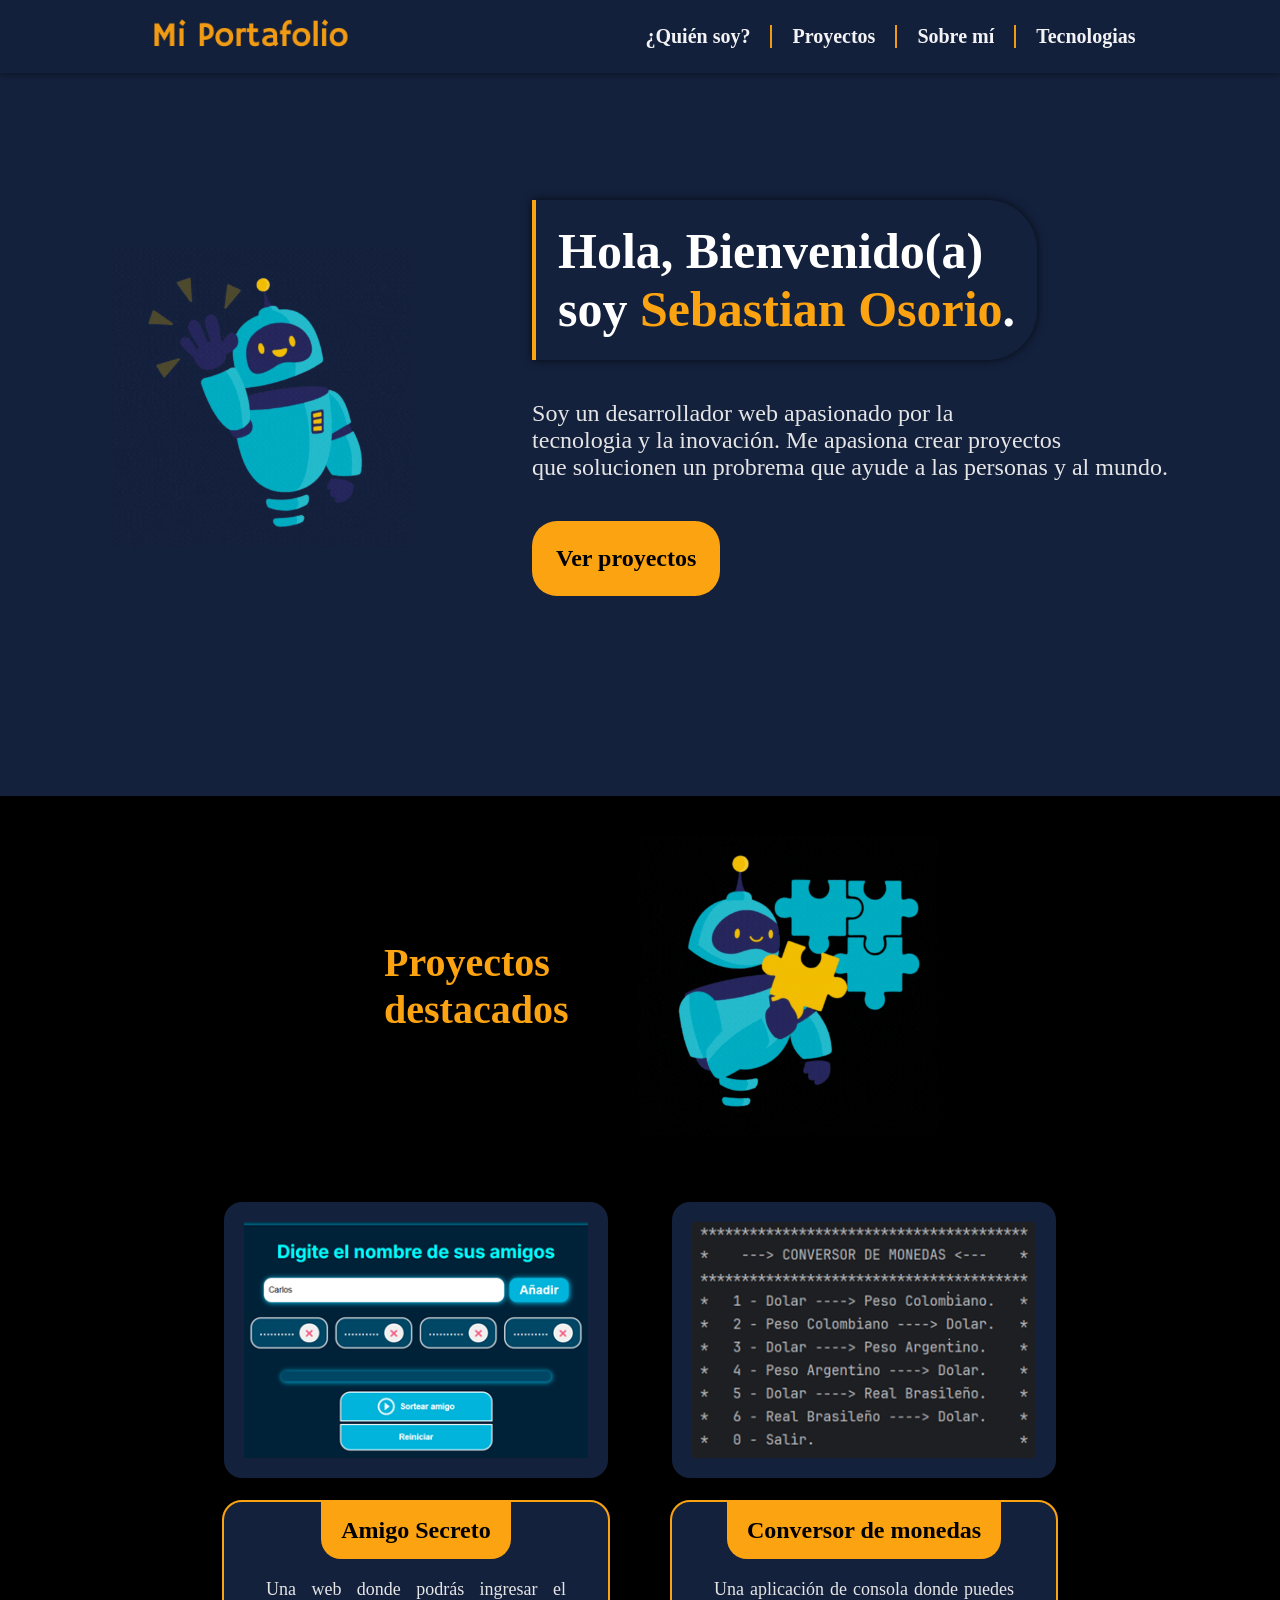
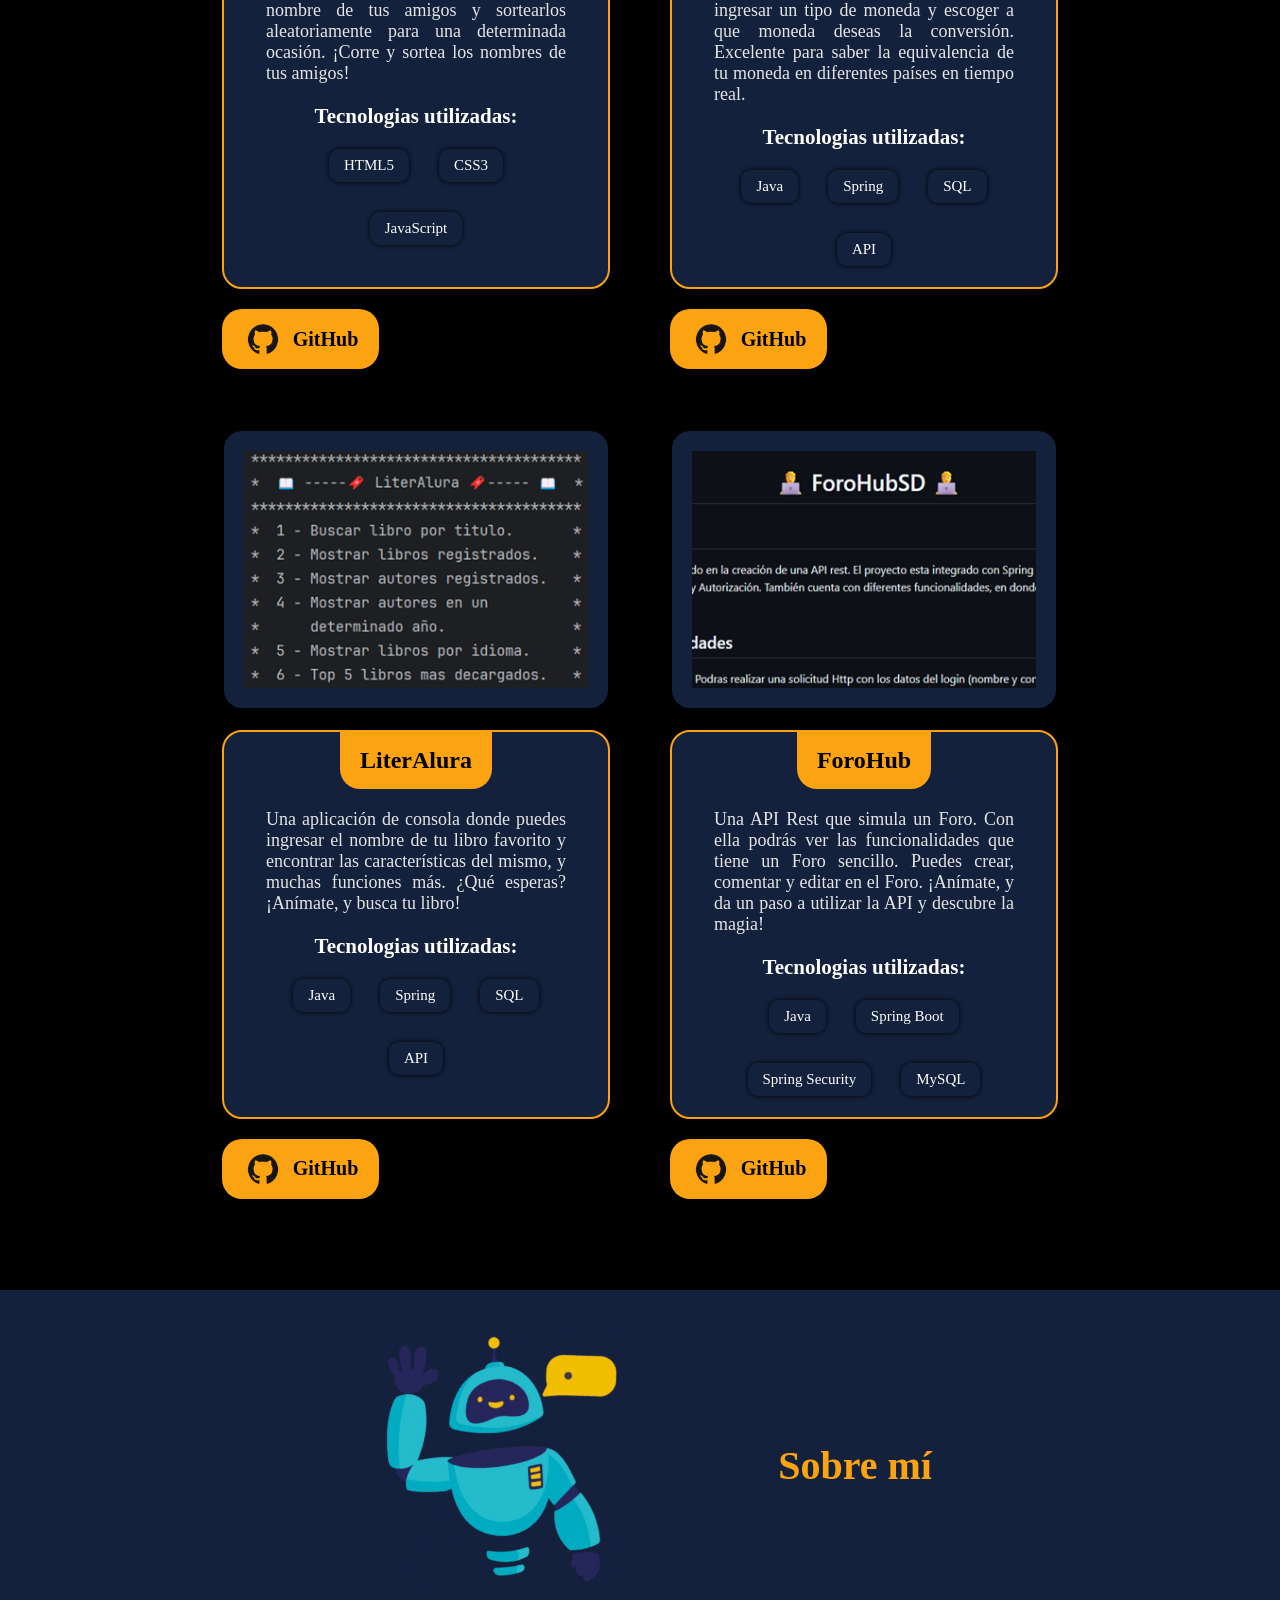
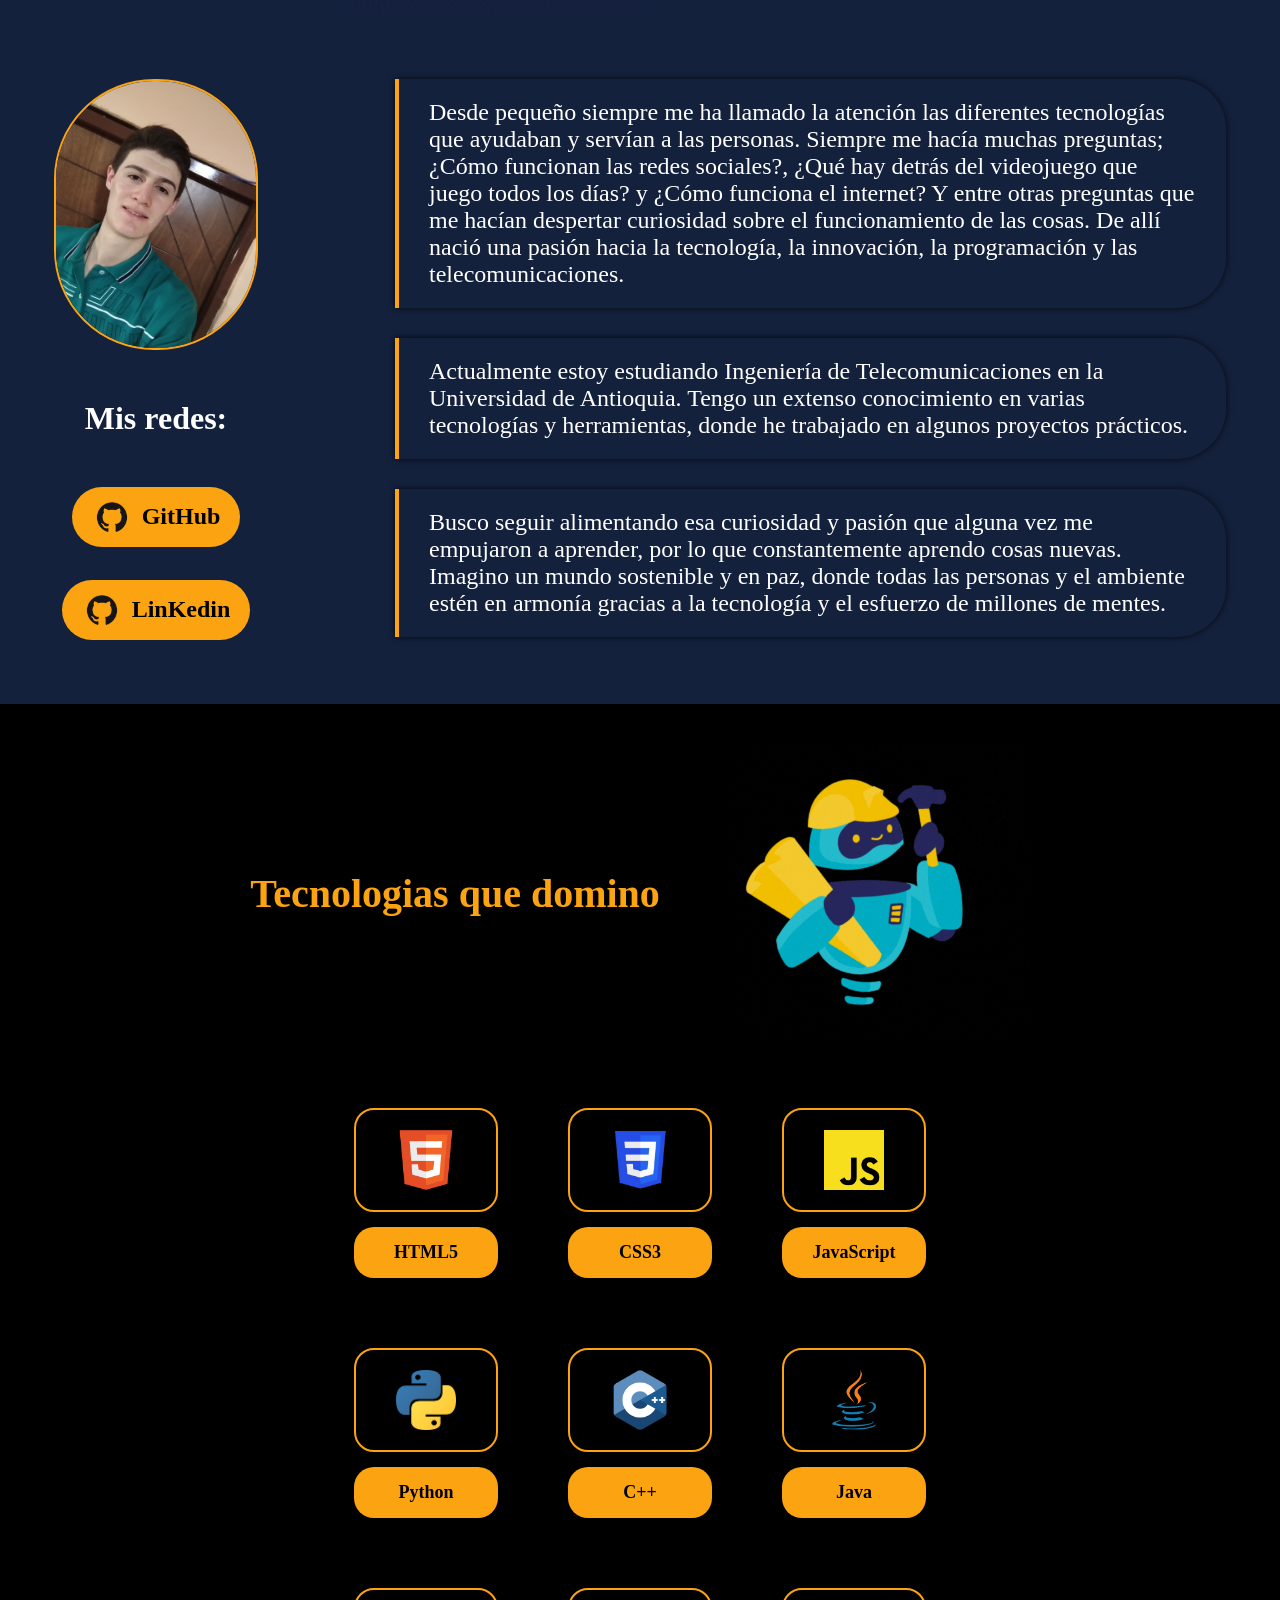
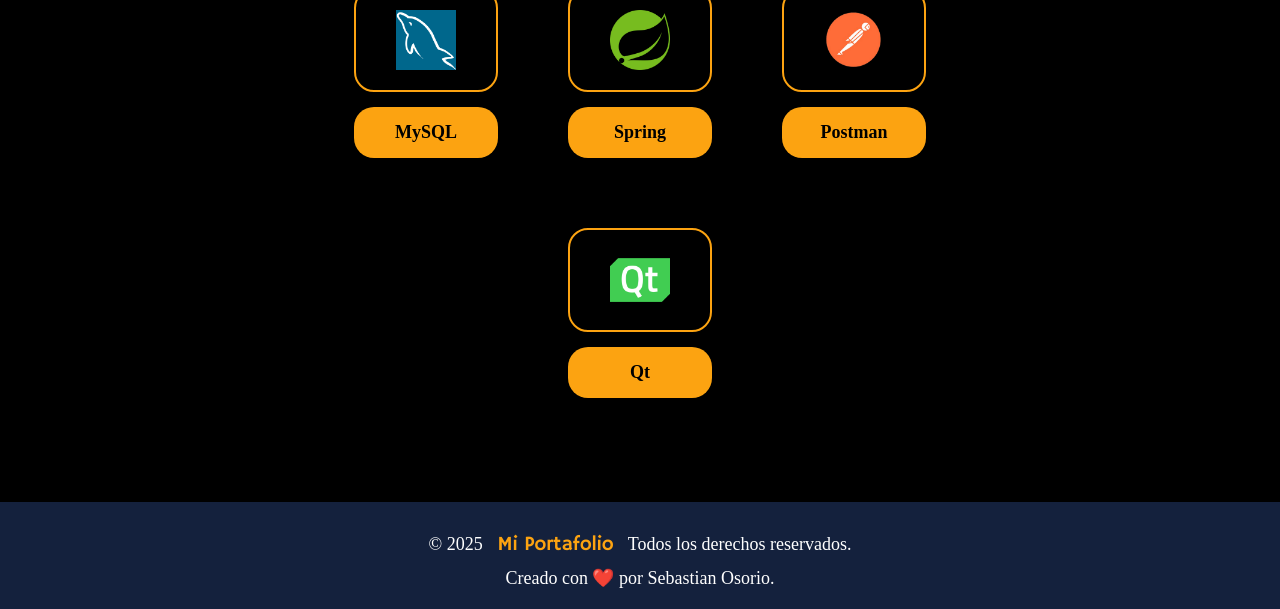
==== index.html @ 12305614 "Primer commit del proyecto" ====
<!DOCTYPE html>
<html lang="en">
    <head>
        <title>Portafolio - Sebastian</title>
        <link rel="stylesheet" href="./styles/style.css">
    </head>
    <body>
        <!--Encabezado. Menu de navegación-->
        <header class="headerPag">   
            <nav class="headerPag_nav">
                <img class="logo" src="./assets/logoMiPortafolio.png">
                <div class="headerPag_nav_div">
                    <a class="headerPag_nav_div_link" href="#">¿Quién soy?</a>
                    <a class="headerPag_nav_div_link" href="#">Proyectos</a>
                    <a class="headerPag_nav_div_link" href="#">Sobre mí</a>
                    <a class="headerPag_nav_div_link_dif" href="#">Tecnologias</a>
                </div>  
            </nav>
        </header>
        <main>
            <!--Presentacion incial con Bienvenida y una descripción breve-->
            <section class="bienvenidaDiv">
                <img class="robotPresentaGif" src="./assets/robotBienvenidaP.gif">
                <div class="bienvenidaDiv_pre">
                    <h1>Hola, Bienvenido(a)<br>soy <strong class="bienvenidaDiv_decoracionText">Sebastian Osorio</strong>.</h1>
                    <p class="bienvenidaDiv_text">Soy un desarrollador web apasionado por la<br>tecnologia y la inovación. 
                        Me apasiona crear proyectos<br>que solucionen un probrema que ayude a las personas y al mundo.</p>
                    <a href="#" class="botonProyectos">Ver proyectos</a>
                </div>
            </section>   
            
            <!--Se muestran todos los proyectos para el Portafolio-->
            <section class="proyectos">
                <div class="proyectos_titulo">
                    <h2 class="proyectos_titulo_texto">Proyectos destacados</h2>
                    <img class="robotPresentaGif" src="./assets/robotProyectos.gif">
                </div>
                
                <ul class="proyectos_lista">

                    <li class="proyectos_lista_principal">
                        <img class="proyectos_lista_principal_img" src="./assets/imagenAmigoSecreto.png">
                        <div class="proyectos_lista_principal_proyecto">
                            <h3 class="proyectos_lista_principal_proyecto_nombre">Amigo Secreto</h3>
                            <p class="proyectos_lista_principal_proyecto_descripcion">Una web donde podrás ingresar el nombre de tus amigos
                                 y sortearlos aleatoriamente para una determinada ocasión. ¡Corre y sortea los nombres de tus amigos!</p>                               
                            <h4>Tecnologias utilizadas:</h4>
                            <div class="proyectos_lista_principal_proyecto_tecnologias">
                                <p class="proyectos_lista_principal_proyecto_tecnologias_nombre">HTML5</p>
                                <p class="proyectos_lista_principal_proyecto_tecnologias_nombre">CSS3</p>
                                <p class="proyectos_lista_principal_proyecto_tecnologias_nombre">JavaScript</p>
                            </div>
                        </div>
                        <a class="proyectos_lista_principal_github"><img class="iconGitHub" src="./assets/logoGithub.png">GitHub</a>
                    </li>

                    <li class="proyectos_lista_principal">
                        <img class="proyectos_lista_principal_img" src="./assets/imagenConversorDeMonedas.png">
                        <div class="proyectos_lista_principal_proyecto">
                            <h3 class="proyectos_lista_principal_proyecto_nombre">Conversor de monedas</h3>
                            <p class="proyectos_lista_principal_proyecto_descripcion">Una aplicación de consola donde puedes ingresar un tipo de moneda
                                 y escoger a que moneda deseas la conversión. Excelente para saber la equivalencia de tu moneda en diferentes países en tiempo real.</p>                               
                            <h4>Tecnologias utilizadas:</h4>
                            <div class="proyectos_lista_principal_proyecto_tecnologias">
                                <p class="proyectos_lista_principal_proyecto_tecnologias_nombre">Java</p>
                                <p class="proyectos_lista_principal_proyecto_tecnologias_nombre">Spring</p>
                                <p class="proyectos_lista_principal_proyecto_tecnologias_nombre">SQL</p>
                                <p class="proyectos_lista_principal_proyecto_tecnologias_nombre">API</p>
                            </div>
                        </div>
                        <a class="proyectos_lista_principal_github"><img class="iconGitHub" src="./assets/logoGithub.png">GitHub</a>
                    </li>

                    <li class="proyectos_lista_principal">
                        <img class="proyectos_lista_principal_img" src="./assets/imagenLiterAlura.png">
                        <div class="proyectos_lista_principal_proyecto">
                            <h3 class="proyectos_lista_principal_proyecto_nombre">LiterAlura</h3>
                            <p class="proyectos_lista_principal_proyecto_descripcion">Una aplicación de consola donde puedes ingresar el nombre de tu libro favorito y 
                                encontrar las características del mismo, y muchas funciones más. ¿Qué esperas? ¡Anímate, y busca tu libro!</p>                               
                            <h4>Tecnologias utilizadas:</h4>
                            <div class="proyectos_lista_principal_proyecto_tecnologias">
                                <p class="proyectos_lista_principal_proyecto_tecnologias_nombre">Java</p>
                                <p class="proyectos_lista_principal_proyecto_tecnologias_nombre">Spring</p>
                                <p class="proyectos_lista_principal_proyecto_tecnologias_nombre">SQL</p>
                                <p class="proyectos_lista_principal_proyecto_tecnologias_nombre">API</p>
                            </div>
                        </div>
                        <a class="proyectos_lista_principal_github"><img class="iconGitHub" src="./assets/logoGithub.png">GitHub</a>
                    </li>

                    <li class="proyectos_lista_principal">
                        <img class="proyectos_lista_principal_img" src="./assets/imagenForoHub.png">
                        <div class="proyectos_lista_principal_proyecto">
                            <h3 class="proyectos_lista_principal_proyecto_nombre">ForoHub</h3>
                            <p class="proyectos_lista_principal_proyecto_descripcion">Una API Rest que simula un Foro. Con ella podrás ver las funcionalidades que tiene un Foro sencillo. 
                                Puedes crear, comentar y editar en el Foro. ¡Anímate, y da un paso a utilizar la API y descubre la magia! </p>                               
                            <h4>Tecnologias utilizadas:</h4>
                            <div class="proyectos_lista_principal_proyecto_tecnologias">
                                <p class="proyectos_lista_principal_proyecto_tecnologias_nombre">Java</p>
                                <p class="proyectos_lista_principal_proyecto_tecnologias_nombre">Spring Boot</p>
                                <p class="proyectos_lista_principal_proyecto_tecnologias_nombre">Spring Security</p>
                                <p class="proyectos_lista_principal_proyecto_tecnologias_nombre">MySQL</p>
                            </div>
                        </div>
                        <a class="proyectos_lista_principal_github"><img class="iconGitHub" src="./assets/logoGithub.png">GitHub</a>
                    </li>
                </ul>
            </section>
            
            <!--Una presentación un poco mas detallada-->
            <section class="sobreMi">

                <div class="sobreMi_titulo">
                    <img class="robotPresentaGif" src="./assets/robotSobreMi.gif">
                    <h2 class="sobreMi_titulo_texto">Sobre mí</h2>
                </div>

                <div class="sobreMi_presentacion">
                    <div class="sobreMi_presentacion_foto">
                        <img class="sobreMi_presentacion_foto_img" src="./assets/FotoPresentaciónSebastian.jpg">
                        <h3 class="sobreMi_presentacion_foto_texto">Mis redes:</h3>
                        <div class="sobreMi_presentacion_foto_redes">
                            <a class="sobreMi_presentacion_foto_redes_link" href="#"><img class="iconGitHub" src="./assets/logoGithub.png">GitHub</a>
                            <a class="sobreMi_presentacion_foto_redes_link" href="#"><img class="iconGitHub" src="./assets/logoGithub.png">LinKedin</a>
                        </div>
                    </div>
                    <div class="sobreMi_presentacion_descripcion">
                        <p class="sobreMi_presentacion_descripcion_texto">Desde pequeño siempre me ha llamado la atención las diferentes tecnologías que ayudaban
                             y servían a las personas. Siempre me hacía muchas preguntas; ¿Cómo funcionan las redes sociales?, ¿Qué hay detrás del 
                             videojuego que juego todos los días? y ¿Cómo funciona el internet? Y entre otras preguntas que me hacían despertar 
                             curiosidad sobre el funcionamiento de las cosas. De allí nació una pasión hacia la tecnología, la innovación, la programación 
                             y las telecomunicaciones.</p> 
                        <p class="sobreMi_presentacion_descripcion_texto">Actualmente estoy estudiando Ingeniería de Telecomunicaciones en la Universidad de Antioquia.
                             Tengo un extenso conocimiento en varias tecnologías y herramientas, donde he trabajado en algunos proyectos prácticos.</p>
                        <p class="sobreMi_presentacion_descripcion_texto">Busco seguir alimentando esa curiosidad y pasión que alguna vez me empujaron a aprender, 
                            por lo que constantemente aprendo cosas nuevas. Imagino un mundo sostenible y en paz, donde todas las personas y 
                            el ambiente estén en armonía gracias a la tecnología y el esfuerzo de millones de mentes.</p>     
                    </div>
                </div>
            </section>

            <section class="herramientas">
                <div class="herramientas_titulo">
                    <h2 class="herramientas_titulo_text">Tecnologias que domino</h2>
                    <img class="robotPresentaGif" src="./assets/robotTecnologiaaQueDomino.gif">
                </div>
                <ul class="herramientas_lista">
                    <li class="herramientas_lista_li">
                        <img class="herramientas_lista_li_img" src="./assets/logoHTML.png">
                        <p class="herramientas_lista_li_nombre">HTML5</p>
                    </li>

                    <li class="herramientas_lista_li">
                        <img class="herramientas_lista_li_img" src="./assets/logoCSS.png">
                        <p class="herramientas_lista_li_nombre">CSS3</p>
                    </li>

                    <li class="herramientas_lista_li">
                        <img class="herramientas_lista_li_img" src="./assets/logoJavaScript.png">
                        <p class="herramientas_lista_li_nombre">JavaScript</p>
                    </li>

                    <li class="herramientas_lista_li">
                        <img class="herramientas_lista_li_img" src="./assets/logoPython.png">
                        <p class="herramientas_lista_li_nombre">Python</p>
                    </li>

                    <li class="herramientas_lista_li">
                        <img class="herramientas_lista_li_img" src="./assets/logoC++.png">
                        <p class="herramientas_lista_li_nombre">C++</p>
                    </li>

                     <li class="herramientas_lista_li">
                        <img class="herramientas_lista_li_img" src="./assets/logoJava.png">
                        <p class="herramientas_lista_li_nombre">Java</p>
                    </li>

                     <li class="herramientas_lista_li">
                        <img class="herramientas_lista_li_img" src="./assets/logoMySQL.png">
                        <p class="herramientas_lista_li_nombre">MySQL</p>
                    </li>

                    <li class="herramientas_lista_li">
                        <img class="herramientas_lista_li_img" src="./assets/logoSpring.png">
                        <p class="herramientas_lista_li_nombre">Spring</p>
                    </li>

                    <li class="herramientas_lista_li">
                        <img class="herramientas_lista_li_img" src="./assets/logoPostman.png">
                        <p class="herramientas_lista_li_nombre">Postman</p>
                    </li>

                    <li class="herramientas_lista_li">
                        <img class="herramientas_lista_li_img" src="./assets/logoQT.png">
                        <p class="herramientas_lista_li_nombre">Qt</p>
                    </li>
                </ul>

            </section>
        </main>
        <footer>
            <div class="footerContainer">
                <p class="copyright">&#169 2025</p>
                <img class="logoFooter" src="./assets/logoMiPortafolio.png">
                <p class="copyright">Todos los derechos reservados.</p>
            </div>
           
            <p class="copyright">Creado con ❤️ por Sebastian Osorio.</p>

        </footer>

    </body>
</html>
---- styles/style.css ----
* {
    margin: 0;
    padding: 0;
}

body {
    background-color: #14213D;
}


/*ENCABEZADO*/
.headerPag_nav {
    display: flex;
    justify-content: space-around;
    padding: 15px 0;
    align-items: center;
    box-shadow: 0px 2px 6px 0px rgba(0, 0, 0, 0.4);
    position: fixed;
    width: 100%;
    top: 0;
    background-color: #14213D;
    opacity: 0.95;
}

.logo {
    width: 212px;
    height: 43px;
}

.headerPag_nav_div {
    display: flex;
    gap: 20px;
}

.headerPag_nav_div_link, .headerPag_nav_div_link_dif {
    text-decoration: none;
    color: white;
    font-weight: bold;
    font-size: 20px;
    padding: 0 20px 0 0;
    border-right: 2px solid #FCA311;
}

.headerPag_nav_div_link_dif {
    border: none;
    padding: 0;
}

.bienvenidaDiv {
    display: flex;
    align-items: center;
    justify-content: center;
    padding: 200px 0;
    gap: 120px;
}

.bienvenidaDiv_pre {
    display: flex;
    flex-direction: column;
    align-items: flex-start;
    gap: 40px
}

h1 {
    font-size: 50px;
    color: white;
    padding: 22px;
    border-left: 4px solid #FCA311;
    border-radius: 0 50px 50px 0;
    box-shadow: 0px 0px 10px 0px rgba(0, 0, 0, 0.7);
}

.bienvenidaDiv_decoracionText {
    color: #fca311 ;
}

.robotPresentaGif {
    width: 300px;
}

.bienvenidaDiv_text {
    font-size: 24px;
    color: #E5E5E5;
}

.botonProyectos {
    background-color: #FCA311;
    font-size: 24px;
    color: #000000;
    font-weight: bold;
    padding: 24px;
    border-radius: 25px;
    text-decoration: none;
    transition: 0.5s;
}

.botonProyectos:hover {
    font-size: 28px;
}

.proyectos {
    padding: 40px 0;
}

.proyectos_titulo {
    display: flex;
    align-items: center;
    gap: 70px;
    margin: 0 30%;
}

.proyectos_titulo_texto {
    color: #FCA311;
    font-size: 40px;
}

.proyectos {
    background-color: #000000;
}

/*Falta imagen proyecto*/

.proyectos_lista {
    display: flex;
    justify-content: center;
    flex-wrap: wrap;
    gap: 60px;
    margin: 5% 10% 4% 10%;
}

.proyectos_lista_principal {
    display: flex;
    flex-direction: column;
    gap: 20px;
    transition: 0.4s;
}

.proyectos_lista_principal:hover {
    padding: 15px 0;
    cursor: pointer;

    .proyectos_lista_principal_img {
        border: 2px solid #FCA311;
    }
}

.proyectos_lista_principal_img {
    border-radius: 20px;
    width: 344px;
    padding: 20px;
    background-color: #14213D;
    transition: 0.3s;
    border: 2px solid #000000;
}

.proyectos_lista_principal_proyecto {
    background-color: #14213D;
    padding: 0px 20px 20px 20px;
    display: flex;
    flex-direction: column;
    gap: 20px;
    align-items: center;
    border-radius: 20px;
    border: 2px solid #FCA311;
    height: 365px;
}

.proyectos_lista_principal_proyecto_nombre {
    font-size: 24px;
    color: #000000;
    font-weight: bold;
    background-color: #FCA311;
    padding: 15px 20px 15px 20px;
    border-radius: 0 0 20px 20px;
}

.proyectos_lista_principal_proyecto_descripcion {
    font-size: 18px;
    color: #E5E5E5;
    width: 300px;
    text-align: justify;
}

h4 {
    font-size: 21px;
    color: #FFFFFF;
}

.proyectos_lista_principal_proyecto_tecnologias {
    width: 250px;
    display: flex;
    flex-wrap: wrap;
    justify-content: center;
    gap: 30px;
}

.proyectos_lista_principal_proyecto_tecnologias_nombre {
    font-size: 15px;
    color: #FFFFFF;
    box-shadow: 0px 0px 5px 0px #000000;
    padding: 8px 15px;
    border-radius: 10px;
}


.iconGitHub {
    width: 40px;
}

.proyectos_lista_principal_github {
    color: #000000;
    font-weight: bold;
    font-size: 20px;
    background-color: #FCA311;
    display: flex;
    align-items: center;
    justify-content: center;
    gap: 10px;
    width: 147px;
    padding: 10px 5px;
    border-radius: 20px;
    transition: 0.5s;
}

.proyectos_lista_principal_github:hover {
    padding: 15px 10px;  
}









.sobreMi_titulo {
    display: flex;
    align-items: center;
    justify-content: center;
    gap: 130px;
    margin: 2% 0;
}

.sobreMi_titulo_texto {
    color: #FCA311;
    font-size: 40px;
}

.sobreMi_presentacion {
    display: flex;
    justify-content: center;
    gap: 137px;
    margin: 5% 0;
}

.sobreMi_presentacion_foto {
    display: flex;
    flex-direction: column;
    align-items: center;
    gap: 50px;
}

.sobreMi_presentacion_foto_img {
    width: 200px;
    border-radius: 100px;
    border: 2px solid #FCA311;
}

.sobreMi_presentacion_foto_texto {
    color: #FFFFFF;
    font-size: 32px;
}

.sobreMi_presentacion_foto_redes {
    display: flex;
    flex-direction: column;
    align-items: center;
    gap: 33px;
}

.sobreMi_presentacion_foto_redes_link {
    background-color: #FCA311;
    font-size: 24px;
    padding: 10px 20px;
    font-weight: bold;
    text-decoration: none;
    color: #000000;
    border-radius: 30px;
    transition: 0.3s;

    display: flex;
    align-items: center;
    gap: 10px;
}

.sobreMi_presentacion_foto_redes_link:hover {
    padding: 15px 25px;
}

.sobreMi_presentacion_descripcion {
    display: flex;
    flex-direction: column;
    gap: 30px;
}

.sobreMi_presentacion_descripcion_texto {
    color: #FFFFFF;
    font-size: 24px;
    padding: 20px 30px;
    box-shadow: 0px 0px 6px 0px rgba(0, 0, 0, 0.8);
    border-radius: 0px 50px 50px 0;
    border-left: 4px solid #FCA311;
    width: 767px;
}






.herramientas {
    background-color: #000000;
    padding: 40px 0;
}

.herramientas_titulo {
    display: flex;
    align-items: center;
    justify-content: center;
    gap: 70px;
}

.herramientas_titulo_text {
    color: #FCA311;
    font-size: 40px;
    font-weight: bold;
}

.herramientas_lista {
    display: flex;
    gap: 70px;
    justify-content: center;
    flex-wrap: wrap;
    margin: 5% 20%;
}

.herramientas_lista_li {
    display: flex;
    flex-direction: column;
    gap: 15px;
    transition: 0.4s;
}

.herramientas_lista_li:hover {
    padding: 10px 0 0 0;
    .herramientas_lista_li_img {
        box-shadow: 0px 0px 20px 0px #FCA311;
    }


}

.herramientas_lista_li_img {
    width: 60px;
    padding: 20px 40px;
    border: 2px solid #FCA311;
    border-radius: 20px;
    transition: 0.3s;
}

.herramientas_lista_li_nombre {
    background-color: #FCA311;
    font-size: 18px;
    font-weight: bold;
    text-align: center;
    padding: 15px 0;
    border-radius: 20px;
}








footer {
    padding: 30px 0 20px 0 ;
    display: flex;
    flex-direction: column;
    align-items: center;
    gap: 10px;
}

.footerContainer {
    display: flex;
    align-items: center;
    gap: 10px;
    margin: 0 auto;
}

.logoFooter {
    width: 125px;
    height: 25px;
}

.copyright{
    font-size: 18px;
    text-align: center;
    color: #FFFFFF;
}
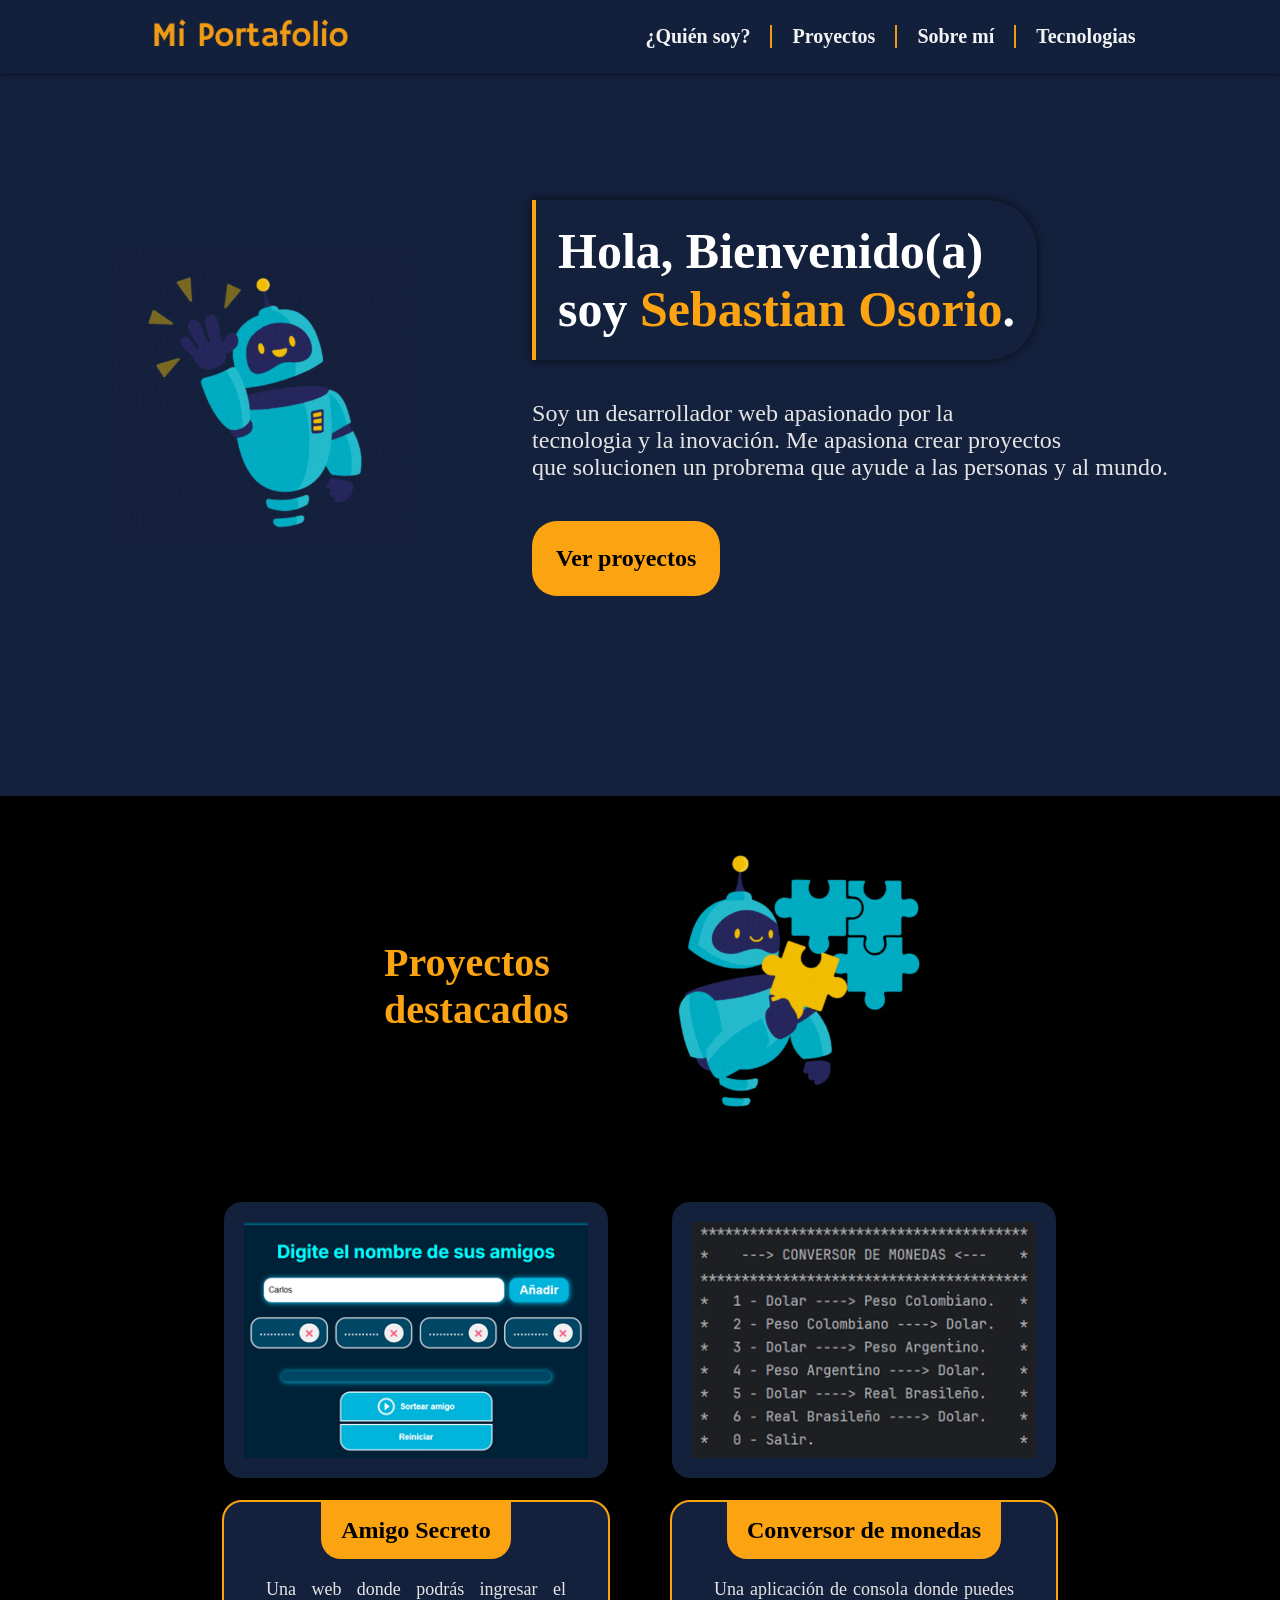
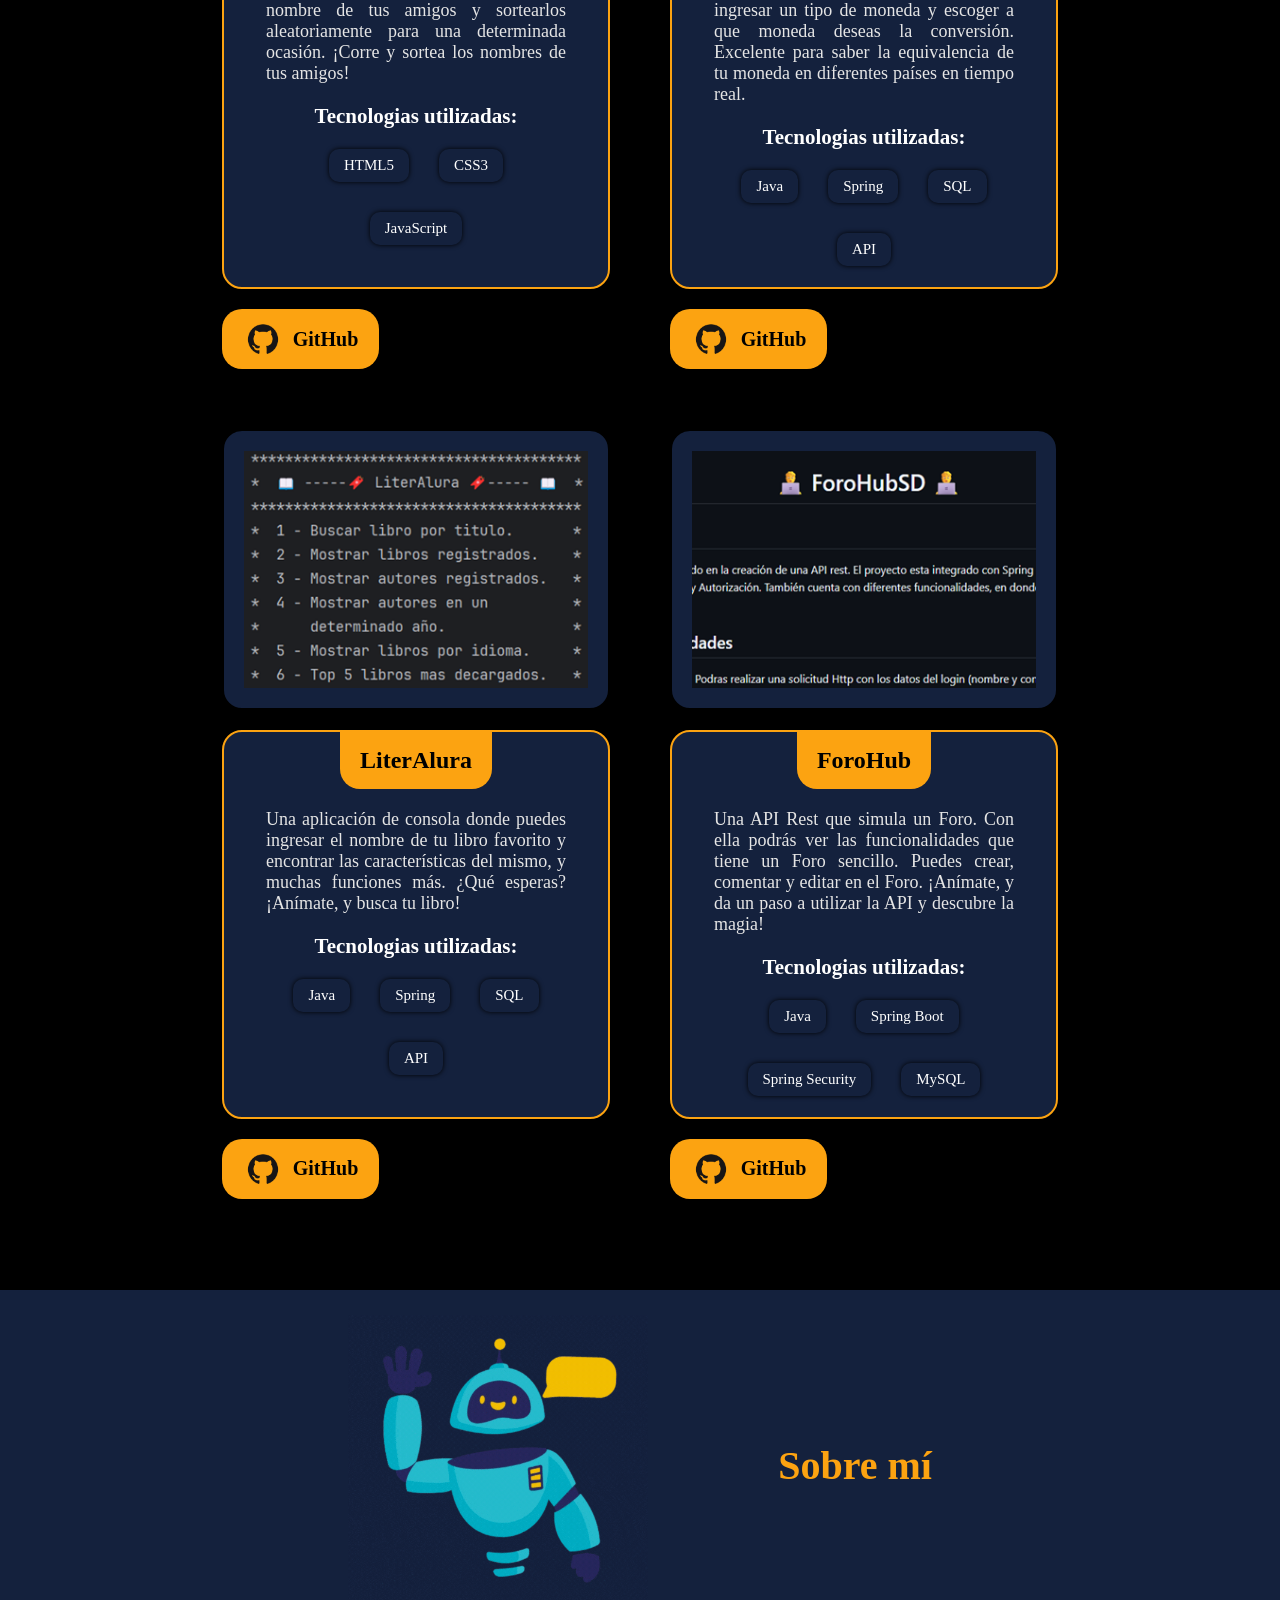
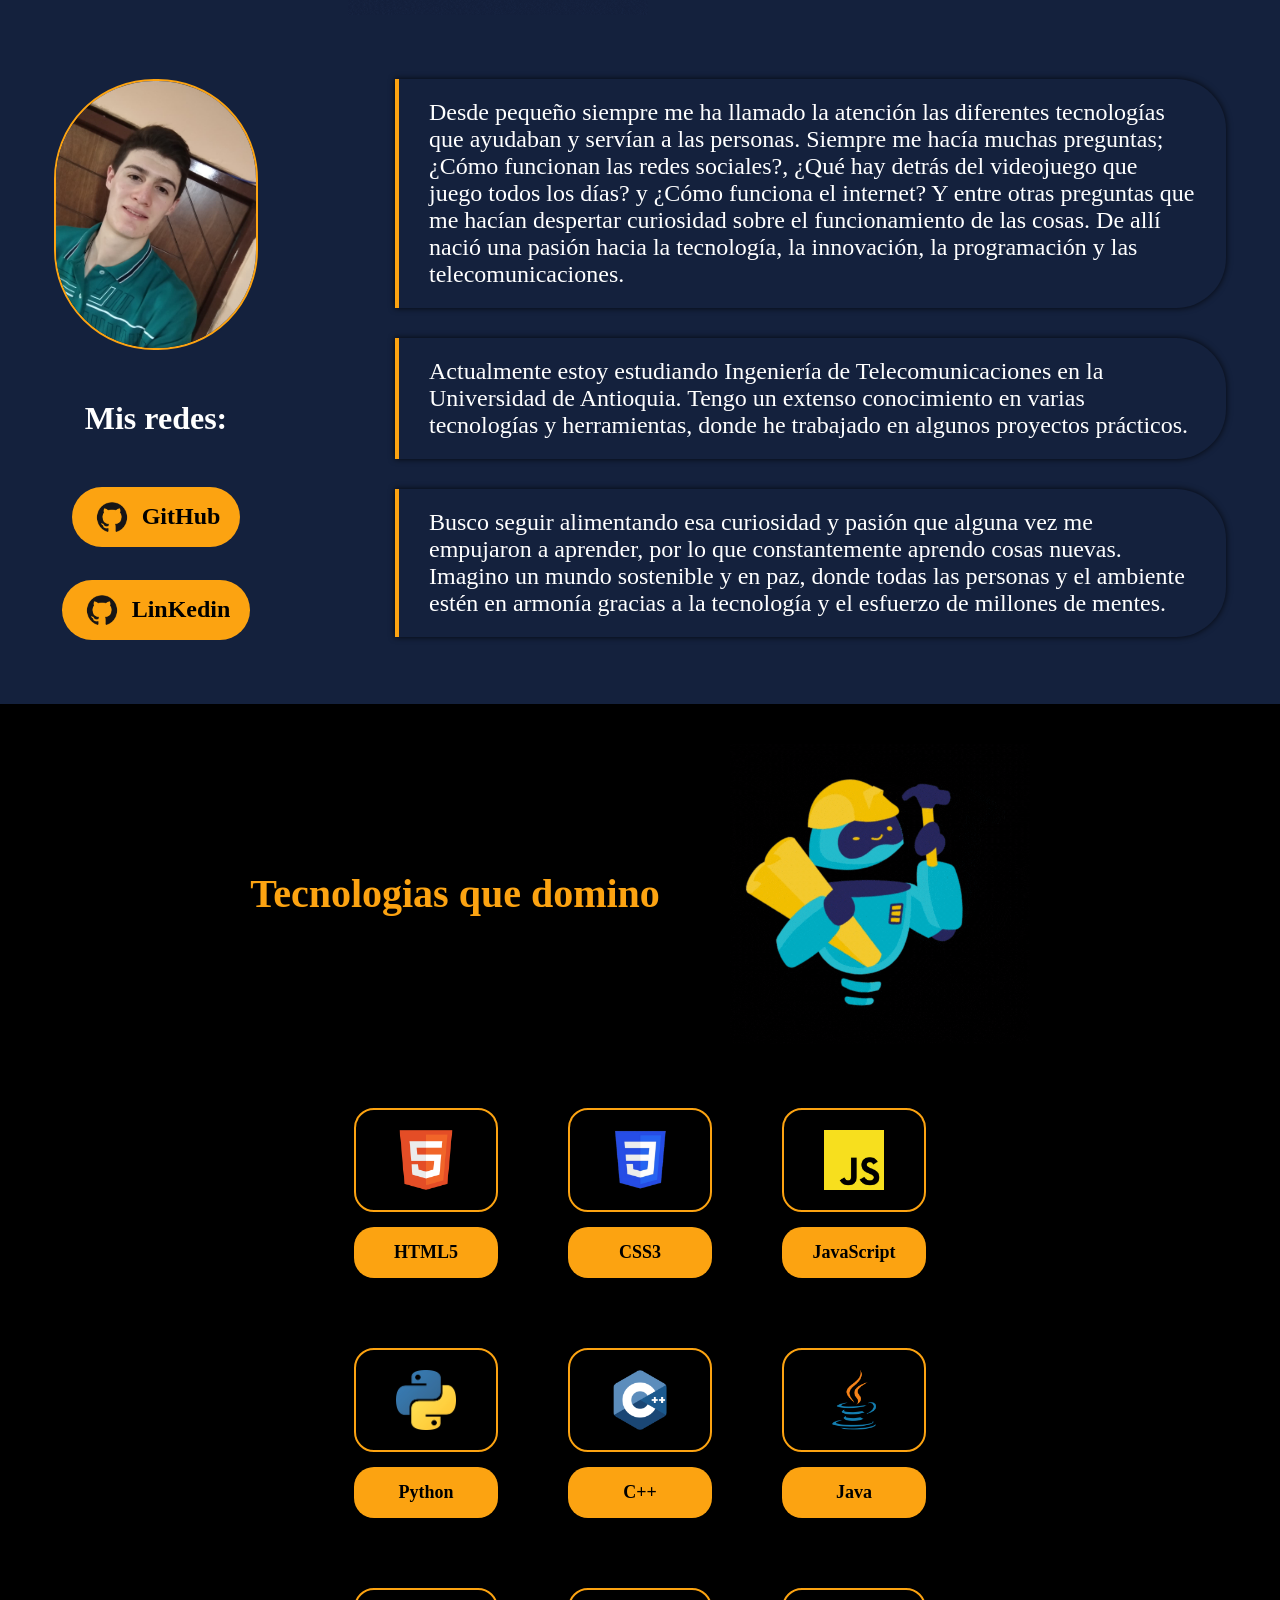
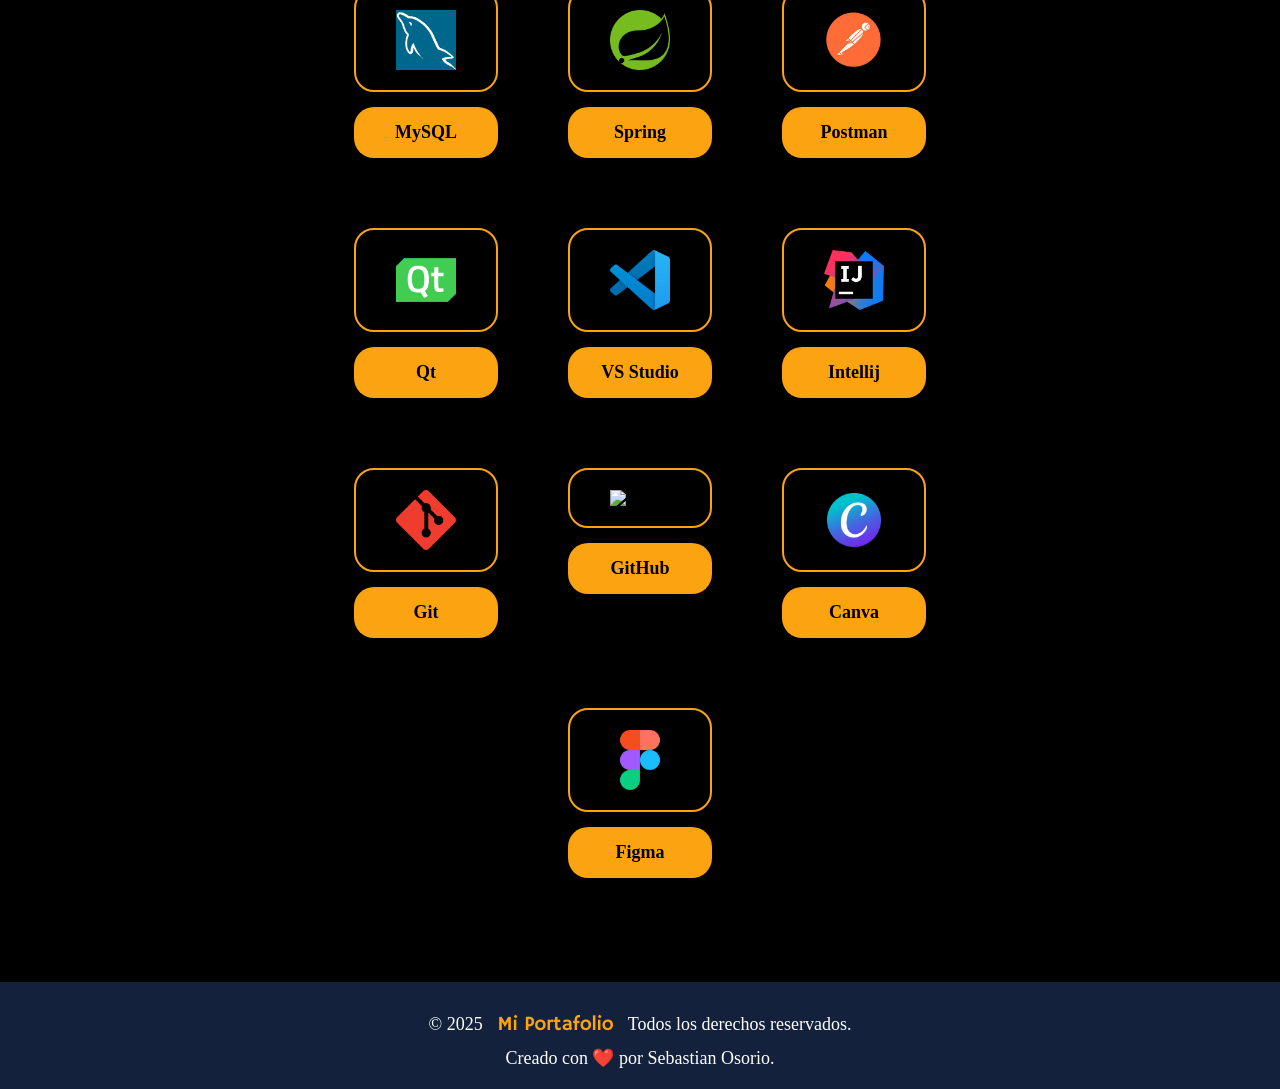
==== commit 1e37f759: "Se han añadido nuevas HERRAMIENTAS" ====
--- a/index.html
+++ b/index.html
@@ -10,27 +10,27 @@
             <nav class="headerPag_nav">
                 <img class="logo" src="./assets/logoMiPortafolio.png">
                 <div class="headerPag_nav_div">
-                    <a class="headerPag_nav_div_link" href="#">¿Quién soy?</a>
-                    <a class="headerPag_nav_div_link" href="#">Proyectos</a>
-                    <a class="headerPag_nav_div_link" href="#">Sobre mí</a>
-                    <a class="headerPag_nav_div_link_dif" href="#">Tecnologias</a>
+                    <a class="headerPag_nav_div_link" href="#quienSoyID">¿Quién soy?</a>
+                    <a class="headerPag_nav_div_link" href="#proyectosID">Proyectos</a>
+                    <a class="headerPag_nav_div_link" href="#sobreMiID">Sobre mí</a>
+                    <a class="headerPag_nav_div_link_dif" href="#tecnologiasID">Tecnologias</a>
                 </div>  
             </nav>
         </header>
         <main>
             <!--Presentacion incial con Bienvenida y una descripción breve-->
-            <section class="bienvenidaDiv">
+            <section id="quienSoyID" class="bienvenidaDiv">
                 <img class="robotPresentaGif" src="./assets/robotBienvenidaP.gif">
                 <div class="bienvenidaDiv_pre">
                     <h1>Hola, Bienvenido(a)<br>soy <strong class="bienvenidaDiv_decoracionText">Sebastian Osorio</strong>.</h1>
                     <p class="bienvenidaDiv_text">Soy un desarrollador web apasionado por la<br>tecnologia y la inovación. 
                         Me apasiona crear proyectos<br>que solucionen un probrema que ayude a las personas y al mundo.</p>
-                    <a href="#" class="botonProyectos">Ver proyectos</a>
+                    <a href="#proyectosID" class="botonProyectos">Ver proyectos</a>
                 </div>
             </section>   
             
             <!--Se muestran todos los proyectos para el Portafolio-->
-            <section class="proyectos">
+            <section id="proyectosID" class="proyectos">
                 <div class="proyectos_titulo">
                     <h2 class="proyectos_titulo_texto">Proyectos destacados</h2>
                     <img class="robotPresentaGif" src="./assets/robotProyectos.gif">
@@ -108,7 +108,7 @@
             </section>
             
             <!--Una presentación un poco mas detallada-->
-            <section class="sobreMi">
+            <section id="sobreMiID" class="sobreMi">
 
                 <div class="sobreMi_titulo">
                     <img class="robotPresentaGif" src="./assets/robotSobreMi.gif">
@@ -139,7 +139,7 @@
                 </div>
             </section>
 
-            <section class="herramientas">
+            <section id="tecnologiasID" class="herramientas">
                 <div class="herramientas_titulo">
                     <h2 class="herramientas_titulo_text">Tecnologias que domino</h2>
                     <img class="robotPresentaGif" src="./assets/robotTecnologiaaQueDomino.gif">
@@ -149,50 +149,65 @@
                         <img class="herramientas_lista_li_img" src="./assets/logoHTML.png">
                         <p class="herramientas_lista_li_nombre">HTML5</p>
                     </li>
-
                     <li class="herramientas_lista_li">
                         <img class="herramientas_lista_li_img" src="./assets/logoCSS.png">
                         <p class="herramientas_lista_li_nombre">CSS3</p>
                     </li>
-
                     <li class="herramientas_lista_li">
                         <img class="herramientas_lista_li_img" src="./assets/logoJavaScript.png">
                         <p class="herramientas_lista_li_nombre">JavaScript</p>
                     </li>
-
                     <li class="herramientas_lista_li">
                         <img class="herramientas_lista_li_img" src="./assets/logoPython.png">
                         <p class="herramientas_lista_li_nombre">Python</p>
                     </li>
-
                     <li class="herramientas_lista_li">
                         <img class="herramientas_lista_li_img" src="./assets/logoC++.png">
                         <p class="herramientas_lista_li_nombre">C++</p>
                     </li>
-
                      <li class="herramientas_lista_li">
                         <img class="herramientas_lista_li_img" src="./assets/logoJava.png">
                         <p class="herramientas_lista_li_nombre">Java</p>
                     </li>
-
                      <li class="herramientas_lista_li">
                         <img class="herramientas_lista_li_img" src="./assets/logoMySQL.png">
                         <p class="herramientas_lista_li_nombre">MySQL</p>
                     </li>
-
                     <li class="herramientas_lista_li">
                         <img class="herramientas_lista_li_img" src="./assets/logoSpring.png">
                         <p class="herramientas_lista_li_nombre">Spring</p>
                     </li>
-
                     <li class="herramientas_lista_li">
                         <img class="herramientas_lista_li_img" src="./assets/logoPostman.png">
                         <p class="herramientas_lista_li_nombre">Postman</p>
                     </li>
-
                     <li class="herramientas_lista_li">
                         <img class="herramientas_lista_li_img" src="./assets/logoQT.png">
                         <p class="herramientas_lista_li_nombre">Qt</p>
+                    </li>
+                    <li class="herramientas_lista_li">
+                        <img class="herramientas_lista_li_img" src="./assets/logoVSCode.png">
+                        <p class="herramientas_lista_li_nombre">VS Studio</p>
+                    </li>
+                    <li class="herramientas_lista_li">
+                        <img class="herramientas_lista_li_img" src="./assets/logoIntellij.png">
+                        <p class="herramientas_lista_li_nombre">Intellij</p>
+                    </li>
+                    <li class="herramientas_lista_li">
+                        <img class="herramientas_lista_li_img" src="./assets/logoGit.png">
+                        <p class="herramientas_lista_li_nombre">Git</p>
+                    </li>
+                    <li class="herramientas_lista_li">
+                        <img class="herramientas_lista_li_img" src="./assets/logoGithubH.png">
+                        <p class="herramientas_lista_li_nombre">GitHub</p>
+                    </li>
+                    <li class="herramientas_lista_li">
+                        <img class="herramientas_lista_li_img" src="./assets/logoCanva.png">
+                        <p class="herramientas_lista_li_nombre">Canva</p>
+                    </li>
+                    <li class="herramientas_lista_li">
+                        <img class="herramientas_lista_li_img" src="./assets/logoFigma.png">
+                        <p class="herramientas_lista_li_nombre">Figma</p>
                     </li>
                 </ul>
 
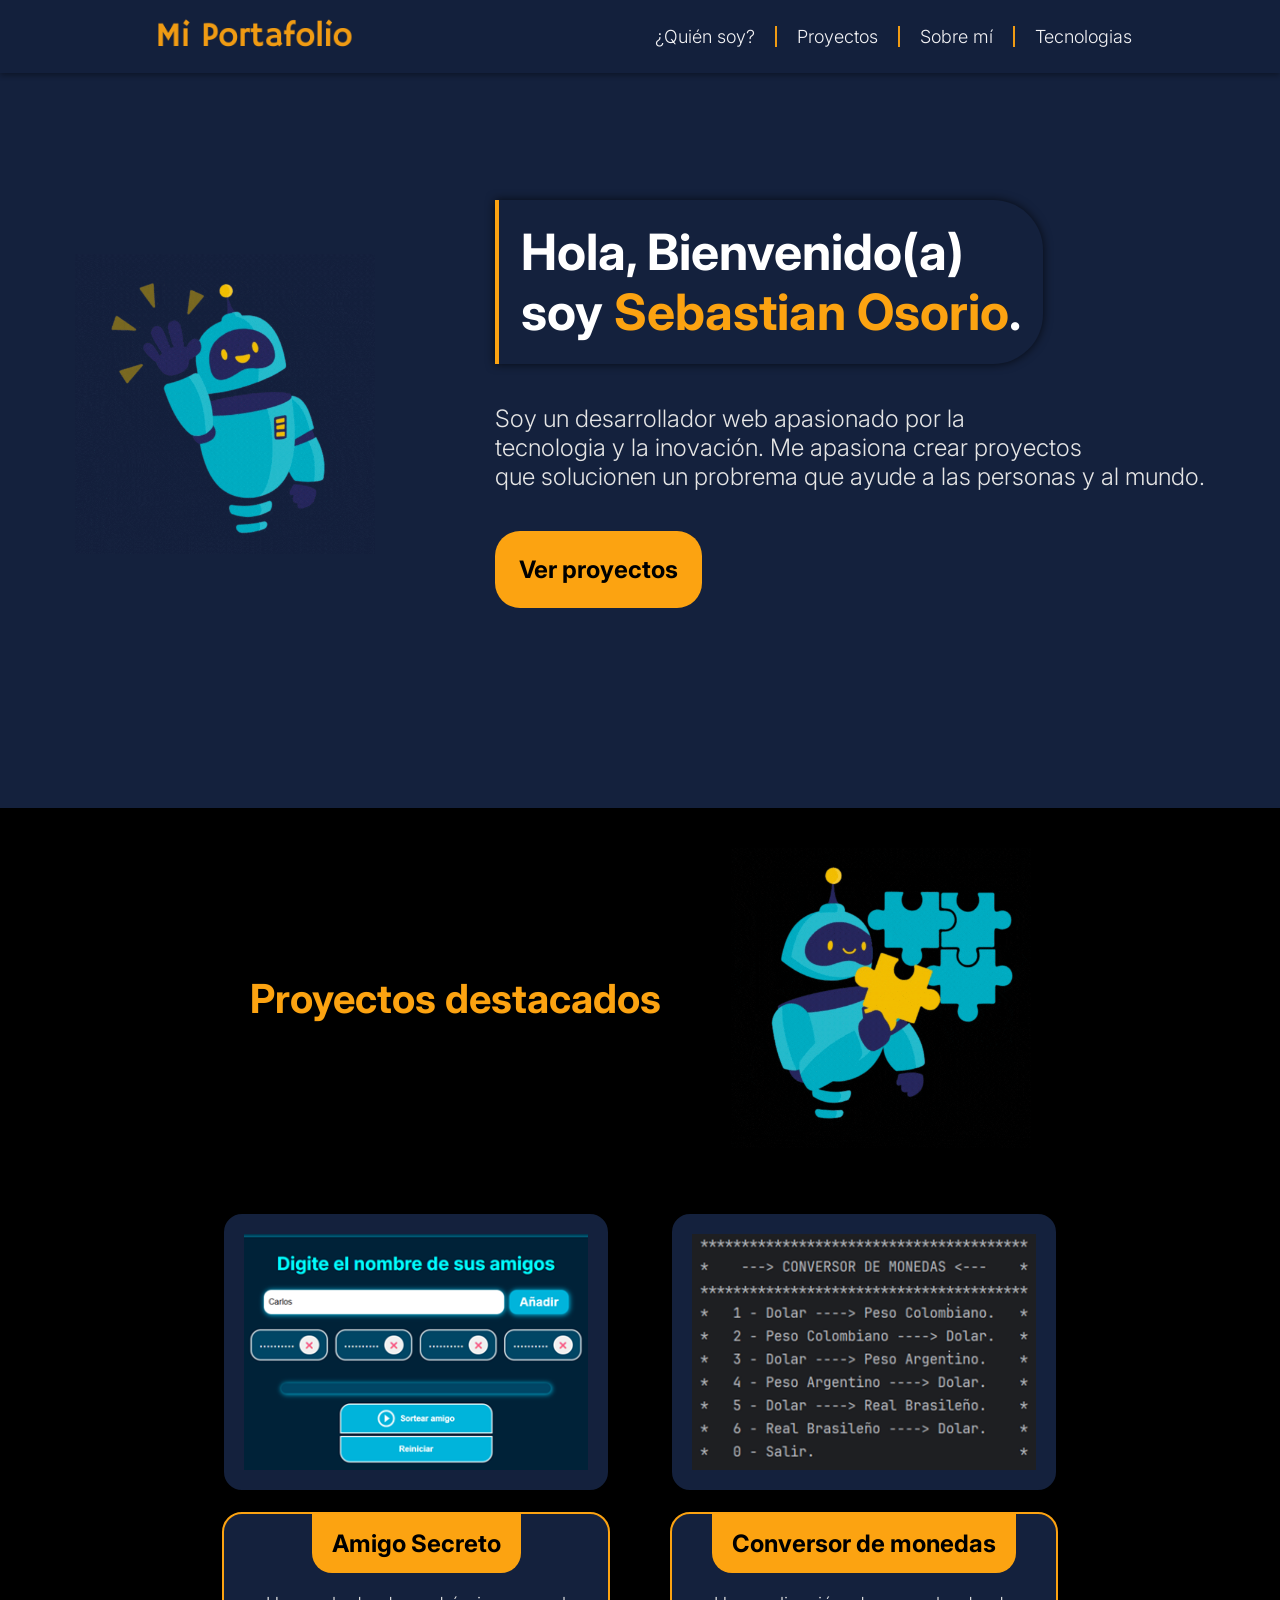
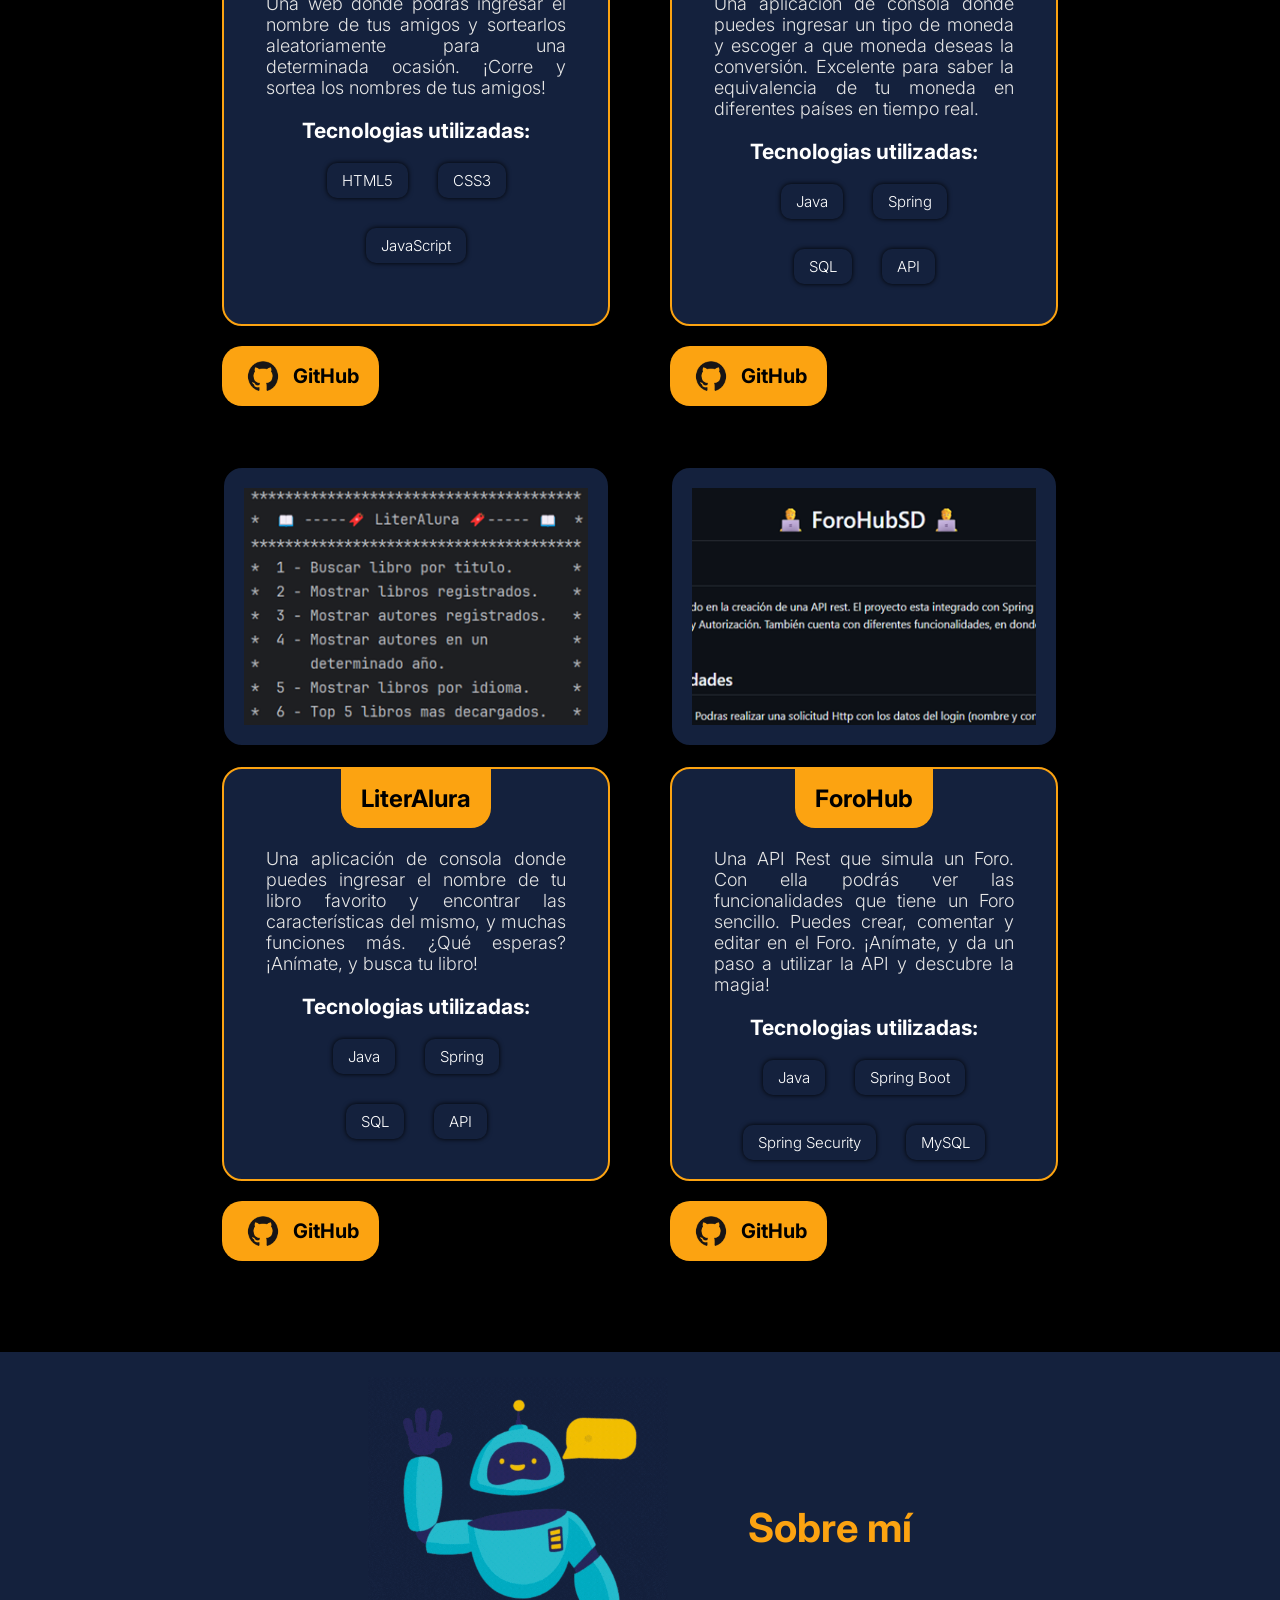
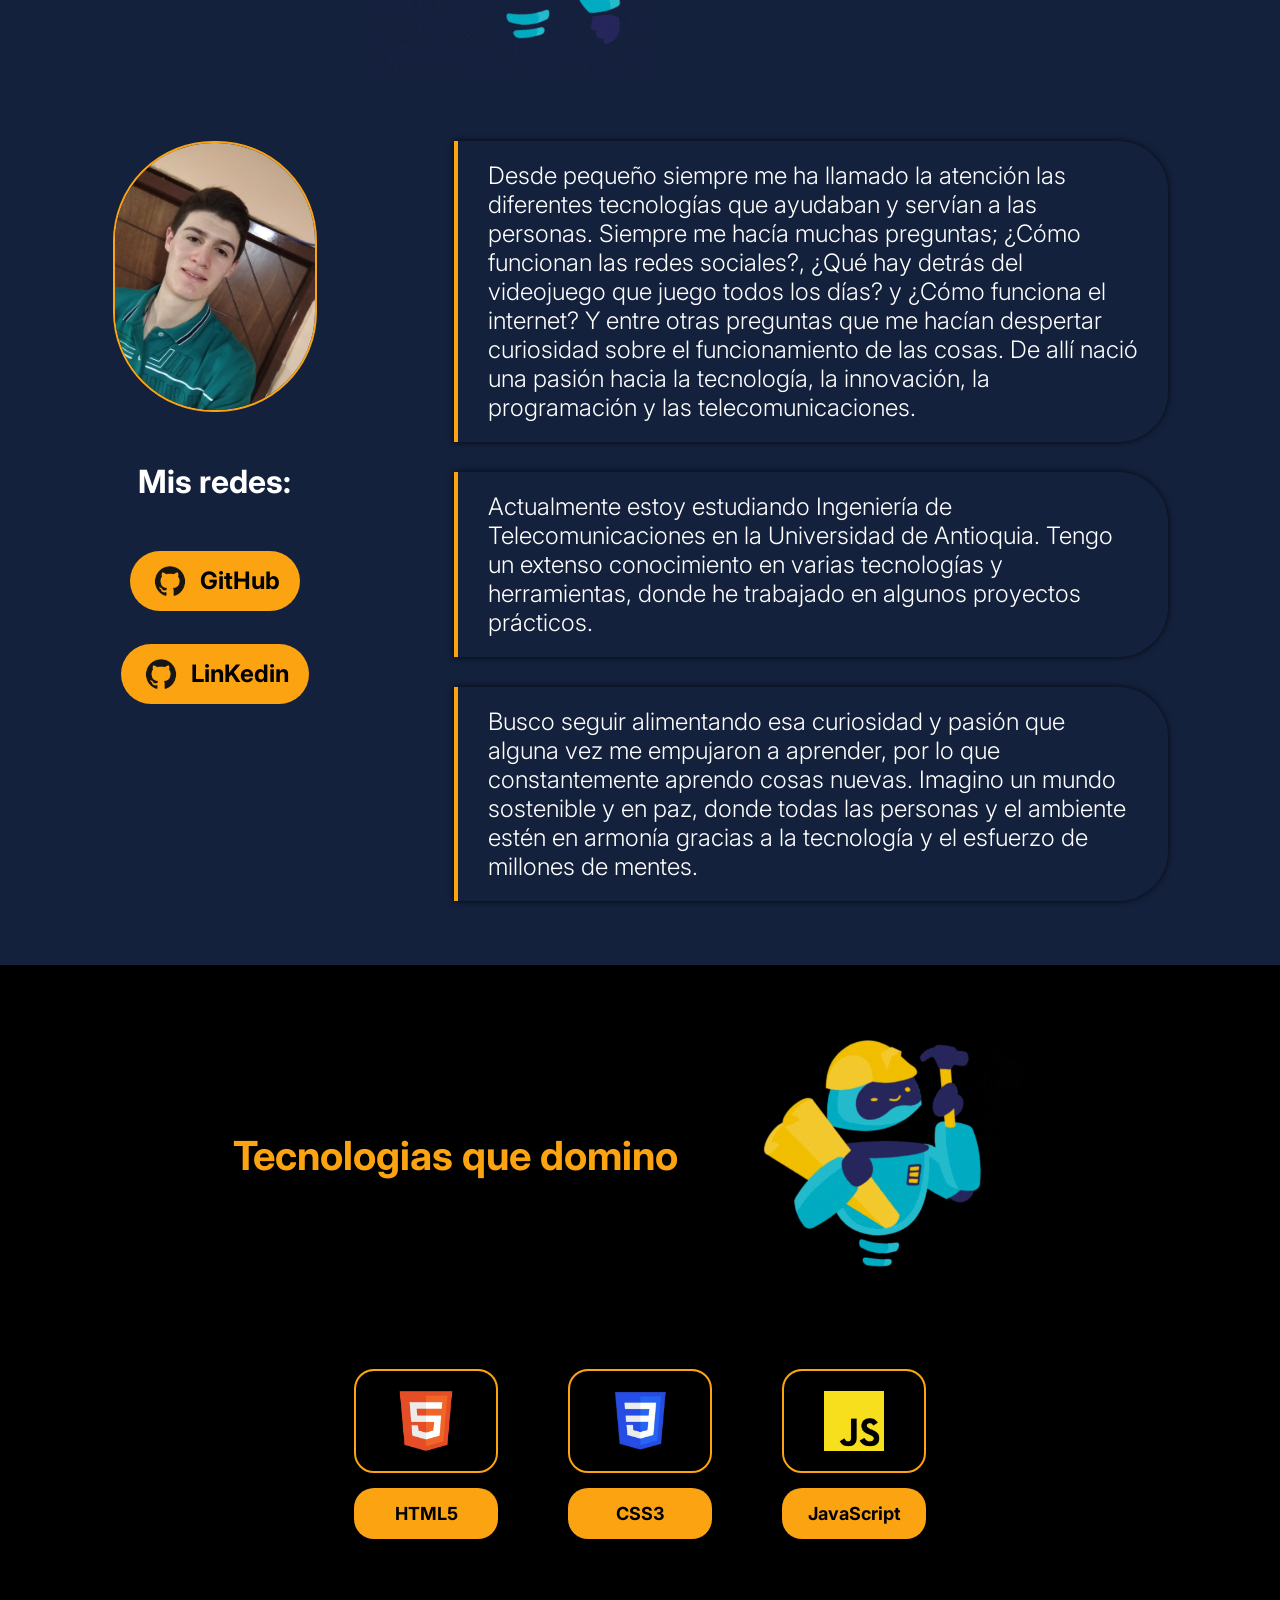
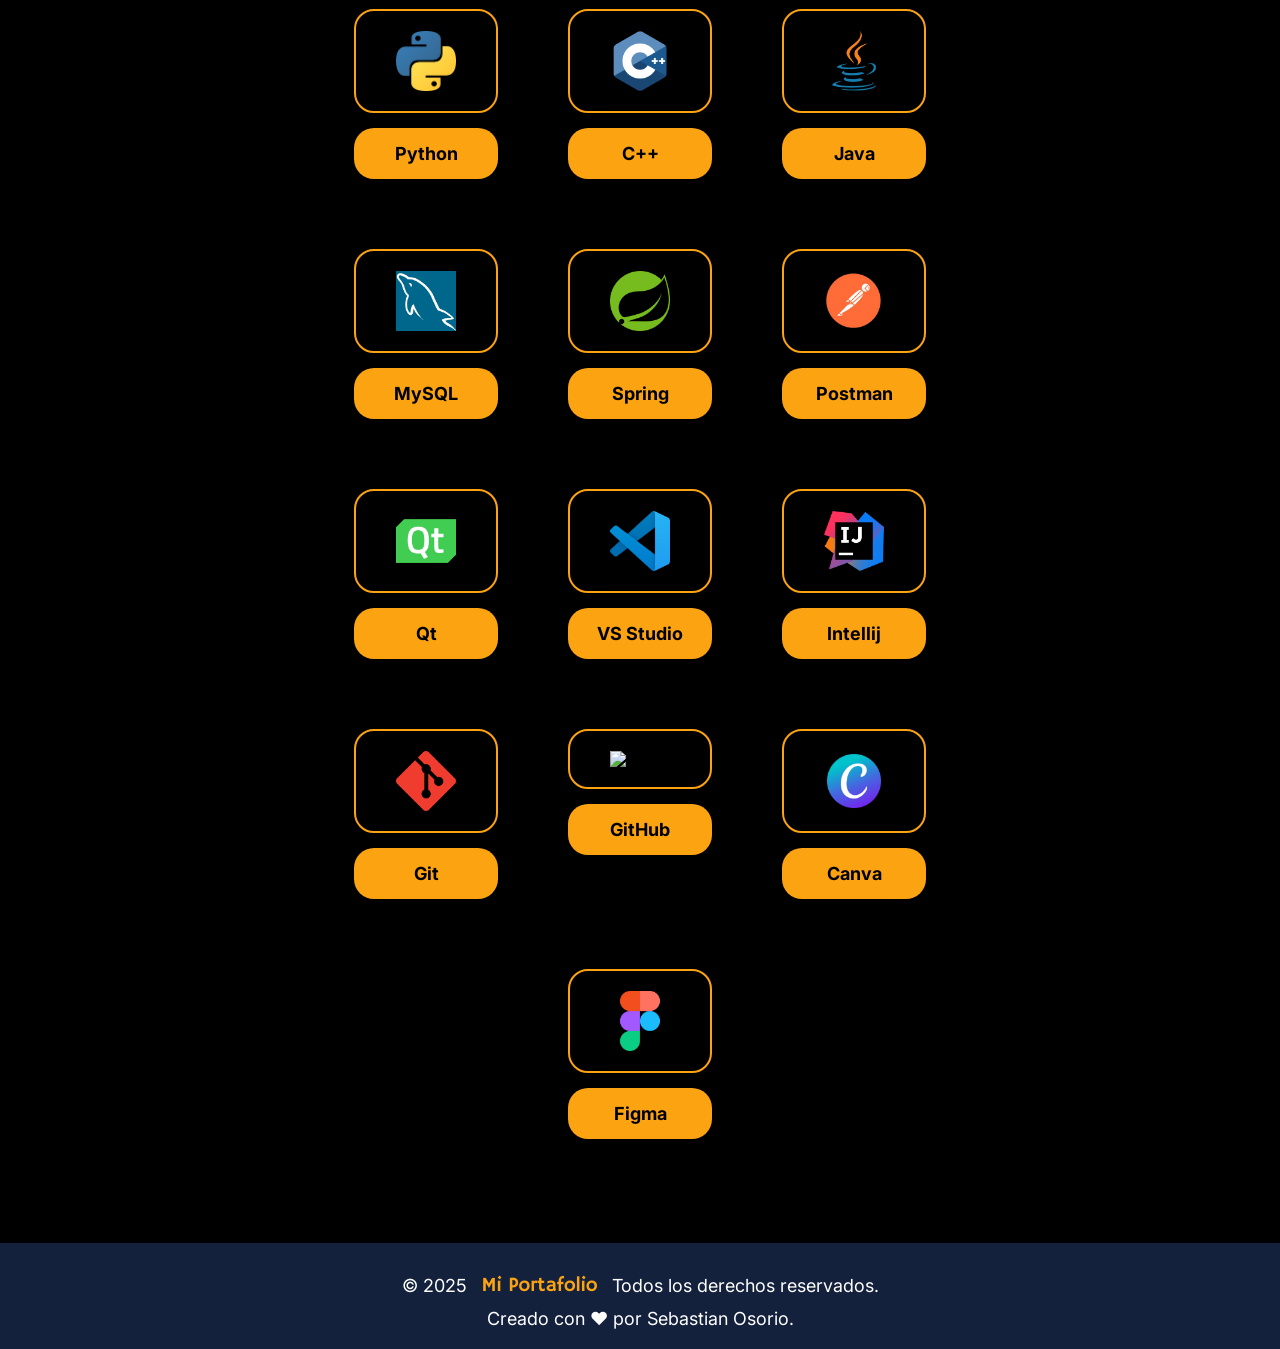
==== commit b0d3448c: "Se añadio: Diseño responsive y dos archivos (evento.js, adaptyveStyle.css)." ====
--- a/index.html
+++ b/index.html
@@ -1,11 +1,13 @@
 <!DOCTYPE html>
 <html lang="en">
     <head>
-        <title>Portafolio - Sebastian</title>
+        <meta charset="UTF-8">
+        <meta name="viewport" content="width=device-width, initial-scale=1.0">
         <link rel="stylesheet" href="./styles/style.css">
+        <link rel="stylesheet" href="./styles/adaptiveStyle.css">
+        <title>MiPortafolio - Sebastian</title>
     </head>
     <body>
-        <!--Encabezado. Menu de navegación-->
         <header class="headerPag">   
             <nav class="headerPag_nav">
                 <img class="logo" src="./assets/logoMiPortafolio.png">
@@ -15,10 +17,11 @@
                     <a class="headerPag_nav_div_link" href="#sobreMiID">Sobre mí</a>
                     <a class="headerPag_nav_div_link_dif" href="#tecnologiasID">Tecnologias</a>
                 </div>  
+                <span class="headerPag_nav_span">☰</span>
             </nav>
         </header>
+
         <main>
-            <!--Presentacion incial con Bienvenida y una descripción breve-->
             <section id="quienSoyID" class="bienvenidaDiv">
                 <img class="robotPresentaGif" src="./assets/robotBienvenidaP.gif">
                 <div class="bienvenidaDiv_pre">
@@ -27,9 +30,8 @@
                         Me apasiona crear proyectos<br>que solucionen un probrema que ayude a las personas y al mundo.</p>
                     <a href="#proyectosID" class="botonProyectos">Ver proyectos</a>
                 </div>
-            </section>   
-            
-            <!--Se muestran todos los proyectos para el Portafolio-->
+            </section> 
+
             <section id="proyectosID" class="proyectos">
                 <div class="proyectos_titulo">
                     <h2 class="proyectos_titulo_texto">Proyectos destacados</h2>
@@ -37,7 +39,6 @@
                 </div>
                 
                 <ul class="proyectos_lista">
-
                     <li class="proyectos_lista_principal">
                         <img class="proyectos_lista_principal_img" src="./assets/imagenAmigoSecreto.png">
                         <div class="proyectos_lista_principal_proyecto">
@@ -51,9 +52,8 @@
                                 <p class="proyectos_lista_principal_proyecto_tecnologias_nombre">JavaScript</p>
                             </div>
                         </div>
-                        <a class="proyectos_lista_principal_github"><img class="iconGitHub" src="./assets/logoGithub.png">GitHub</a>
-                    </li>
-
+                        <a href="https://github.com/JSebastia/AppAmigoSecreto.git" class="proyectos_lista_principal_github"><img class="iconGitHub" src="./assets/logoGithub.png">GitHub</a>
+                    </li>
                     <li class="proyectos_lista_principal">
                         <img class="proyectos_lista_principal_img" src="./assets/imagenConversorDeMonedas.png">
                         <div class="proyectos_lista_principal_proyecto">
@@ -68,9 +68,8 @@
                                 <p class="proyectos_lista_principal_proyecto_tecnologias_nombre">API</p>
                             </div>
                         </div>
-                        <a class="proyectos_lista_principal_github"><img class="iconGitHub" src="./assets/logoGithub.png">GitHub</a>
-                    </li>
-
+                        <a href="https://github.com/JSebastia/ConversorDeMonedas.git" class="proyectos_lista_principal_github"><img class="iconGitHub" src="./assets/logoGithub.png">GitHub</a>
+                    </li>
                     <li class="proyectos_lista_principal">
                         <img class="proyectos_lista_principal_img" src="./assets/imagenLiterAlura.png">
                         <div class="proyectos_lista_principal_proyecto">
@@ -85,9 +84,8 @@
                                 <p class="proyectos_lista_principal_proyecto_tecnologias_nombre">API</p>
                             </div>
                         </div>
-                        <a class="proyectos_lista_principal_github"><img class="iconGitHub" src="./assets/logoGithub.png">GitHub</a>
-                    </li>
-
+                        <a href="https://github.com/JSebastia/LiterAlura.git" class="proyectos_lista_principal_github"><img class="iconGitHub" src="./assets/logoGithub.png">GitHub</a>
+                    </li>
                     <li class="proyectos_lista_principal">
                         <img class="proyectos_lista_principal_img" src="./assets/imagenForoHub.png">
                         <div class="proyectos_lista_principal_proyecto">
@@ -102,25 +100,23 @@
                                 <p class="proyectos_lista_principal_proyecto_tecnologias_nombre">MySQL</p>
                             </div>
                         </div>
-                        <a class="proyectos_lista_principal_github"><img class="iconGitHub" src="./assets/logoGithub.png">GitHub</a>
+                        <a href="https://github.com/JSebastia/ForoHubSD.git" class="proyectos_lista_principal_github"><img class="iconGitHub" src="./assets/logoGithub.png">GitHub</a>
                     </li>
                 </ul>
             </section>
             
-            <!--Una presentación un poco mas detallada-->
             <section id="sobreMiID" class="sobreMi">
 
                 <div class="sobreMi_titulo">
                     <img class="robotPresentaGif" src="./assets/robotSobreMi.gif">
                     <h2 class="sobreMi_titulo_texto">Sobre mí</h2>
                 </div>
-
                 <div class="sobreMi_presentacion">
                     <div class="sobreMi_presentacion_foto">
                         <img class="sobreMi_presentacion_foto_img" src="./assets/FotoPresentaciónSebastian.jpg">
                         <h3 class="sobreMi_presentacion_foto_texto">Mis redes:</h3>
                         <div class="sobreMi_presentacion_foto_redes">
-                            <a class="sobreMi_presentacion_foto_redes_link" href="#"><img class="iconGitHub" src="./assets/logoGithub.png">GitHub</a>
+                            <a class="sobreMi_presentacion_foto_redes_link" href="https://github.com/JSebastia"><img class="iconGitHub" src="./assets/logoGithub.png">GitHub</a>
                             <a class="sobreMi_presentacion_foto_redes_link" href="#"><img class="iconGitHub" src="./assets/logoGithub.png">LinKedin</a>
                         </div>
                     </div>
@@ -210,19 +206,18 @@
                         <p class="herramientas_lista_li_nombre">Figma</p>
                     </li>
                 </ul>
-
             </section>
         </main>
+
         <footer>
             <div class="footerContainer">
                 <p class="copyright">&#169 2025</p>
                 <img class="logoFooter" src="./assets/logoMiPortafolio.png">
                 <p class="copyright">Todos los derechos reservados.</p>
             </div>
-           
             <p class="copyright">Creado con ❤️ por Sebastian Osorio.</p>
-
         </footer>
 
+        <script src="evento.js" defer></script>
     </body>
 </html>
--- a/styles/style.css
+++ b/styles/style.css
@@ -1,25 +1,40 @@
+@import url('https://fonts.googleapis.com/css2?family=Inter:ital,opsz,wght@0,14..32,100..900;1,14..32,100..900&display=swap');
+
+/*---------- VARIABLES CSS ---------*/
+:root {
+    --colorPrimario: #14213D;
+    --colorSecundario: #000000;
+    --colorTerciario: #FCA311;
+    --colorCuatenario: #FFFFFF;
+    --colorQuintenario: #E5E5E5;
+
+    --fuenteInter: "Inter";
+}
+
 * {
     margin: 0;
     padding: 0;
 }
 
 body {
-    background-color: #14213D;
-}
-
-
-/*ENCABEZADO*/
+    background-color: var(--colorPrimario);
+}
+
+/*---------- ENCABEZADO ----------*/
 .headerPag_nav {
     display: flex;
     justify-content: space-around;
+    align-items: center;
+    
+    position: fixed;
+
+    width: 100%;
     padding: 15px 0;
-    align-items: center;
-    box-shadow: 0px 2px 6px 0px rgba(0, 0, 0, 0.4);
-    position: fixed;
-    width: 100%;
     top: 0;
-    background-color: #14213D;
     opacity: 0.95;
+
+    background-color: var(--colorPrimario);
+    box-shadow: 0px 2px 6px 0px rgba(0, 0, 0, 0.4);  
 }
 
 .logo {
@@ -33,12 +48,17 @@
 }
 
 .headerPag_nav_div_link, .headerPag_nav_div_link_dif {
+    color: var(--colorCuatenario);
+    border-right: 2px solid var(--colorTerciario);
+
+    font-weight: 300;
+    font-size: 1.125rem;
+    font-family: var(--fuenteInter);
     text-decoration: none;
-    color: white;
-    font-weight: bold;
-    font-size: 20px;
+
     padding: 0 20px 0 0;
-    border-right: 2px solid #FCA311;
+    
+    transition: 0.3s;
 }
 
 .headerPag_nav_div_link_dif {
@@ -46,12 +66,30 @@
     padding: 0;
 }
 
+.headerPag_nav_div_link:hover{
+    color: var(--colorTerciario);
+}
+
+.headerPag_nav_div_link_dif:hover {
+    color: var(--colorTerciario);
+}
+
+.headerPag_nav_span {
+    display: none;
+}
+
+.headerPag_nav_span:active {
+    color: #FCA311;
+}
+
+/*---------- QUIEN SOY (BIENVENIDA) ----------*/
 .bienvenidaDiv {
     display: flex;
     align-items: center;
     justify-content: center;
-    padding: 200px 0;
     gap: 120px;
+
+    padding: 200px 0;  
 }
 
 .bienvenidaDiv_pre {
@@ -62,16 +100,19 @@
 }
 
 h1 {
-    font-size: 50px;
-    color: white;
+    font-size: 3.125rem;
+    font-family: var(--fuenteInter);
+   
     padding: 22px;
-    border-left: 4px solid #FCA311;
     border-radius: 0 50px 50px 0;
+
     box-shadow: 0px 0px 10px 0px rgba(0, 0, 0, 0.7);
+    border-left: 4px solid var(--colorTerciario);
+    color: var(--colorCuatenario);
 }
 
 .bienvenidaDiv_decoracionText {
-    color: #fca311 ;
+    color: var(--colorTerciario) ;
 }
 
 .robotPresentaGif {
@@ -79,25 +120,34 @@
 }
 
 .bienvenidaDiv_text {
-    font-size: 24px;
-    color: #E5E5E5;
+    font-size: 1.5rem;
+    font-weight: 300;
+    font-family: var(--fuenteInter);
+
+    color: var(--colorQuintenario);
 }
 
 .botonProyectos {
-    background-color: #FCA311;
-    font-size: 24px;
-    color: #000000;
-    font-weight: bold;
+    background-color: var(--colorTerciario);
+    color: var(--colorSecundario);
+
+    font-size: 1.5rem;
+    font-family: var(--fuenteInter);
+    font-weight: bold;
+    text-decoration: none;
+
     padding: 24px;
     border-radius: 25px;
-    text-decoration: none;
+
     transition: 0.5s;
 }
 
 .botonProyectos:hover {
-    font-size: 28px;
-}
-
+    transform: scale(1.1);
+    box-shadow: 0px 0px 15px 0px var(--colorTerciario);
+}
+
+/*---------- LISTAS PROYECTOS ----------*/
 .proyectos {
     padding: 40px 0;
 }
@@ -105,89 +155,106 @@
 .proyectos_titulo {
     display: flex;
     align-items: center;
+    justify-content: center;
     gap: 70px;
-    margin: 0 30%;
 }
 
 .proyectos_titulo_texto {
-    color: #FCA311;
-    font-size: 40px;
+    color: var(--colorTerciario);
+
+    font-size: 2.5rem;
+    font-family: var(--fuenteInter);
 }
 
 .proyectos {
-    background-color: #000000;
-}
-
-/*Falta imagen proyecto*/
+    background-color: var(--colorSecundario);
+}
 
 .proyectos_lista {
     display: flex;
     justify-content: center;
     flex-wrap: wrap;
     gap: 60px;
+
     margin: 5% 10% 4% 10%;
+
+    transition: 0.3s;
 }
 
 .proyectos_lista_principal {
     display: flex;
     flex-direction: column;
     gap: 20px;
-    transition: 0.4s;
-}
-
-.proyectos_lista_principal:hover {
-    padding: 15px 0;
-    cursor: pointer;
-
-    .proyectos_lista_principal_img {
-        border: 2px solid #FCA311;
-    }
+
+    transition: 0.5s;
 }
 
 .proyectos_lista_principal_img {
     border-radius: 20px;
     width: 344px;
     padding: 20px;
-    background-color: #14213D;
-    transition: 0.3s;
-    border: 2px solid #000000;
+
+    transition: 0.5s;
+
+    border: 2px solid var(--colorSecundario);
+    background-color: var(--colorPrimario);
+}
+
+.proyectos_lista_principal:hover {
+    transform: translate(0, 3%);
+    cursor: pointer;
+
+    .proyectos_lista_principal_img {
+        border: 2px solid var(--colorTerciario);
+    }
 }
 
 .proyectos_lista_principal_proyecto {
-    background-color: #14213D;
-    padding: 0px 20px 20px 20px;
+    background-color: var(--colorPrimario);
+    border: 2px solid var(--colorTerciario);
+
     display: flex;
     flex-direction: column;
     gap: 20px;
     align-items: center;
+
+    padding: 0px 10px 10px 10px;
     border-radius: 20px;
-    border: 2px solid #FCA311;
-    height: 365px;
+    height: 400px;
 }
 
 .proyectos_lista_principal_proyecto_nombre {
-    font-size: 24px;
-    color: #000000;
-    font-weight: bold;
-    background-color: #FCA311;
+    font-size: 1.5rem;
+    font-family: var(--fuenteInter);
+    font-weight: bold;
+
+    background-color: var(--colorTerciario);
+    color: var(--colorSecundario);
+
     padding: 15px 20px 15px 20px;
     border-radius: 0 0 20px 20px;
 }
 
 .proyectos_lista_principal_proyecto_descripcion {
-    font-size: 18px;
-    color: #E5E5E5;
+    font-size: 1.125rem;
+    font-family: var(--fuenteInter);
+    font-weight: 300;
+
+    color: var(--colorQuintenario);
+
     width: 300px;
     text-align: justify;
 }
 
 h4 {
-    font-size: 21px;
-    color: #FFFFFF;
+    font-size: 1.313rem;
+    font-family: var(--fuenteInter);
+    color: var(--colorCuatenario);
 }
 
 .proyectos_lista_principal_proyecto_tecnologias {
     width: 250px;
+
     display: flex;
     flex-wrap: wrap;
     justify-content: center;
@@ -195,56 +262,62 @@
 }
 
 .proyectos_lista_principal_proyecto_tecnologias_nombre {
-    font-size: 15px;
-    color: #FFFFFF;
-    box-shadow: 0px 0px 5px 0px #000000;
+    font-size: 0.938rem;
+    font-family: var(--fuenteInter);
+    font-weight: 300;
+
+    color: var(--colorCuatenario);
+    box-shadow: 0px 0px 5px 0px var(--colorSecundario);
+
     padding: 8px 15px;
     border-radius: 10px;
 }
 
-
 .iconGitHub {
     width: 40px;
 }
 
 .proyectos_lista_principal_github {
-    color: #000000;
-    font-weight: bold;
-    font-size: 20px;
-    background-color: #FCA311;
+    color: var(--colorSecundario);
+    background-color: var(--colorTerciario);
+
+    font-weight: bold;
+    font-size: 1.25rem;
+    font-family: var(--fuenteInter);
+    text-decoration: none; 
+
     display: flex;
     align-items: center;
     justify-content: center;
     gap: 10px;
+
     width: 147px;
     padding: 10px 5px;
     border-radius: 20px;
+
     transition: 0.5s;
 }
 
 .proyectos_lista_principal_github:hover {
-    padding: 15px 10px;  
-}
-
-
-
-
-
-
-
-
-
+    transform: scale(1.1);
+    box-shadow: 0px 0px 15px 0 var(--colorTerciario);
+}
+
+/*----------  SOBRE MI ----------*/
 .sobreMi_titulo {
     display: flex;
     align-items: center;
     justify-content: center;
-    gap: 130px;
+    gap: 80px;
+
     margin: 2% 0;
 }
 
 .sobreMi_titulo_texto {
-    color: #FCA311;
-    font-size: 40px;
+    color: var(--colorTerciario);
+
+    font-size: 2.5rem;
+    font-family: var(--fuenteInter);
 }
 
 .sobreMi_presentacion {
@@ -263,13 +336,16 @@
 
 .sobreMi_presentacion_foto_img {
     width: 200px;
+
     border-radius: 100px;
-    border: 2px solid #FCA311;
+    border: 2px solid var(--colorTerciario);
 }
 
 .sobreMi_presentacion_foto_texto {
-    color: #FFFFFF;
-    font-size: 32px;
+    color: var(--colorCuatenario);
+
+    font-size: 2rem;
+    font-family: var(--fuenteInter);
 }
 
 .sobreMi_presentacion_foto_redes {
@@ -280,14 +356,17 @@
 }
 
 .sobreMi_presentacion_foto_redes_link {
-    background-color: #FCA311;
-    font-size: 24px;
+    background-color: var(--colorTerciario);
+    color: var(--colorSecundario);
+
+    font-size: 1.5rem;
+    font-family: var(--fuenteInter);
+    font-weight: bold;
+    text-decoration: none;
+
     padding: 10px 20px;
-    font-weight: bold;
-    text-decoration: none;
-    color: #000000;
     border-radius: 30px;
-    transition: 0.3s;
+    transition: 0.4s;
 
     display: flex;
     align-items: center;
@@ -295,7 +374,8 @@
 }
 
 .sobreMi_presentacion_foto_redes_link:hover {
-    padding: 15px 25px;
+    transform: scale(1.1);
+    box-shadow: 0px 0px 15px 0 var(--colorTerciario);
 }
 
 .sobreMi_presentacion_descripcion {
@@ -305,22 +385,22 @@
 }
 
 .sobreMi_presentacion_descripcion_texto {
-    color: #FFFFFF;
-    font-size: 24px;
+    color: var(--colorCuatenario);
+    border-left: 4px solid var(--colorTerciario);
+    box-shadow: 0px 0px 6px 0px rgba(0, 0, 0, 0.8);
+
+    font-size: 1.5rem;
+    font-family: var(--fuenteInter);
+    font-weight: 300;
+
     padding: 20px 30px;
-    box-shadow: 0px 0px 6px 0px rgba(0, 0, 0, 0.8);
     border-radius: 0px 50px 50px 0;
-    border-left: 4px solid #FCA311;
     width: 767px;
 }
 
-
-
-
-
-
+/*---------- TECNOLOGIAS QUE DOMINO (HERRMAINETAS, TECNOLOGIAS, DISEÑO) ----------*/
 .herramientas {
-    background-color: #000000;
+    background-color: var(--colorSecundario);
     padding: 40px 0;
 }
 
@@ -332,8 +412,9 @@
 }
 
 .herramientas_titulo_text {
-    color: #FCA311;
-    font-size: 40px;
+    color: var(--colorTerciario);
+    font-size: 2.5rem;
+    font-family: var(--fuenteInter);
     font-weight: bold;
 }
 
@@ -342,6 +423,7 @@
     gap: 70px;
     justify-content: center;
     flex-wrap: wrap;
+
     margin: 5% 20%;
 }
 
@@ -349,44 +431,42 @@
     display: flex;
     flex-direction: column;
     gap: 15px;
+
     transition: 0.4s;
 }
 
 .herramientas_lista_li:hover {
-    padding: 10px 0 0 0;
+    transform: translate(0, 10%);
     .herramientas_lista_li_img {
-        box-shadow: 0px 0px 20px 0px #FCA311;
+        box-shadow: 0px 0px 20px 0px var(--colorTerciario);
     }
-
-
 }
 
 .herramientas_lista_li_img {
     width: 60px;
     padding: 20px 40px;
-    border: 2px solid #FCA311;
     border-radius: 20px;
+
     transition: 0.3s;
+
+    border: 2px solid var(--colorTerciario); 
 }
 
 .herramientas_lista_li_nombre {
-    background-color: #FCA311;
-    font-size: 18px;
+    background-color: var(--colorTerciario);
+    font-size: 1.125rem;
+    font-family: var(--fuenteInter);
     font-weight: bold;
     text-align: center;
+
     padding: 15px 0;
     border-radius: 20px;
 }
 
-
-
-
-
-
-
-
+/*---------- FOOTER (PIE DE PAGINA) ----------*/
 footer {
     padding: 30px 0 20px 0 ;
+
     display: flex;
     flex-direction: column;
     align-items: center;
@@ -406,8 +486,9 @@
 }
 
 .copyright{
-    font-size: 18px;
+    font-size: 1.125rem;
+    font-family: var(--fuenteInter);
     text-align: center;
-    color: #FFFFFF;
-}
-
+    color: var(--colorCuatenario);
+}
+
--- a/styles/adaptiveStyle.css
+++ b/styles/adaptiveStyle.css
@@ -0,0 +1,127 @@
+/*---------- VARIABLES CSS ---------*/
+:root {
+    --colorPrimario: #14213D;
+    --colorSecundario: #000000;
+    --colorTerciario: #FCA311;
+    --colorCuatenario: #FFFFFF;
+    --colorQuintenario: #E5E5E5;
+
+    --fuenteInter: "Inter";
+}
+
+@media (max-width: 1300px) {
+    .sobreMi_presentacion_descripcion_texto {
+        width: 650px;
+    }
+}
+
+@media (max-width: 1200px) {
+    .sobreMi_presentacion_descripcion_texto {
+        width: 600px;
+    }
+}
+
+@media (max-width: 1024px) {
+
+    /*---------- QUIEN SOY (BIEVENIDA) ----------*/
+    .bienvenidaDiv {
+        flex-direction: column;
+        gap: 80px;
+
+    }
+
+    .bienvenidaDiv_pre {
+        align-items: center;
+    }
+
+    .bienvenidaDiv_text {
+        text-align: center;
+    }
+
+    /*---------- SOBRE MI ----------*/
+    .sobreMi_presentacion {
+        flex-direction: column;
+        align-items: center;
+        gap: 100px;
+        margin: 10% 0;
+    }
+
+    .sobreMi_presentacion_foto {
+        flex-direction: row;
+    }
+    .sobreMi_presentacion_descripcion_texto {
+        width: 600px;
+    }
+}
+
+@media(max-width: 700px) {
+
+    /*---------- BARRA NAVEGACIÓN ----------*/
+    .headerPag_nav_div {
+        position: absolute;
+        right: -100%;
+        width: 100%;
+        top: 0;
+
+        background-color: var(--colorPrimario);
+        flex-direction: column;
+        text-align: center;
+
+        padding: 70px 0 20px 0;
+        transition: 0.3s;
+        border-bottom: 2px solid var(--colorTerciario);
+
+    }
+
+    .headerPag_nav_div_link {
+        border: none;
+        padding: 0;
+    }
+
+    .headerPag_nav_div.active {
+        right: 0;
+    }
+
+    .headerPag_nav_span {
+        display: block;
+        font-size: 1.5rem;
+        color: var(--colorCuatenario);
+        font-weight: bold;
+        z-index: 2;
+    }
+
+    /*---------- QUIEN SOY (BIENVENIDA) ----------*/
+    h1 {
+        width: 300px;
+        font-size: 3rem;
+    }
+
+    .bienvenidaDiv_text {
+        width: 300px;
+    }
+
+    /*---------- TITULOS ----------*/
+    .proyectos_titulo, .sobreMi_titulo, .herramientas_titulo {
+        flex-direction: column;
+        text-align: center;
+    }
+    
+    /*---------- PROYECTOS ----------*/
+    .proyectos_lista_principal_img {
+        width: 300px;
+    }
+
+    /*---------- SOBRE MI ----------*/
+   .sobreMi_presentacion_foto{
+    flex-direction: column;
+   }
+
+   .sobreMi_presentacion_descripcion_texto {
+    width: 280px;
+   }
+
+   /*---------- PIE DE PAGINA ----------*/
+   .footerContainer{
+    flex-direction: column;
+   }
+}
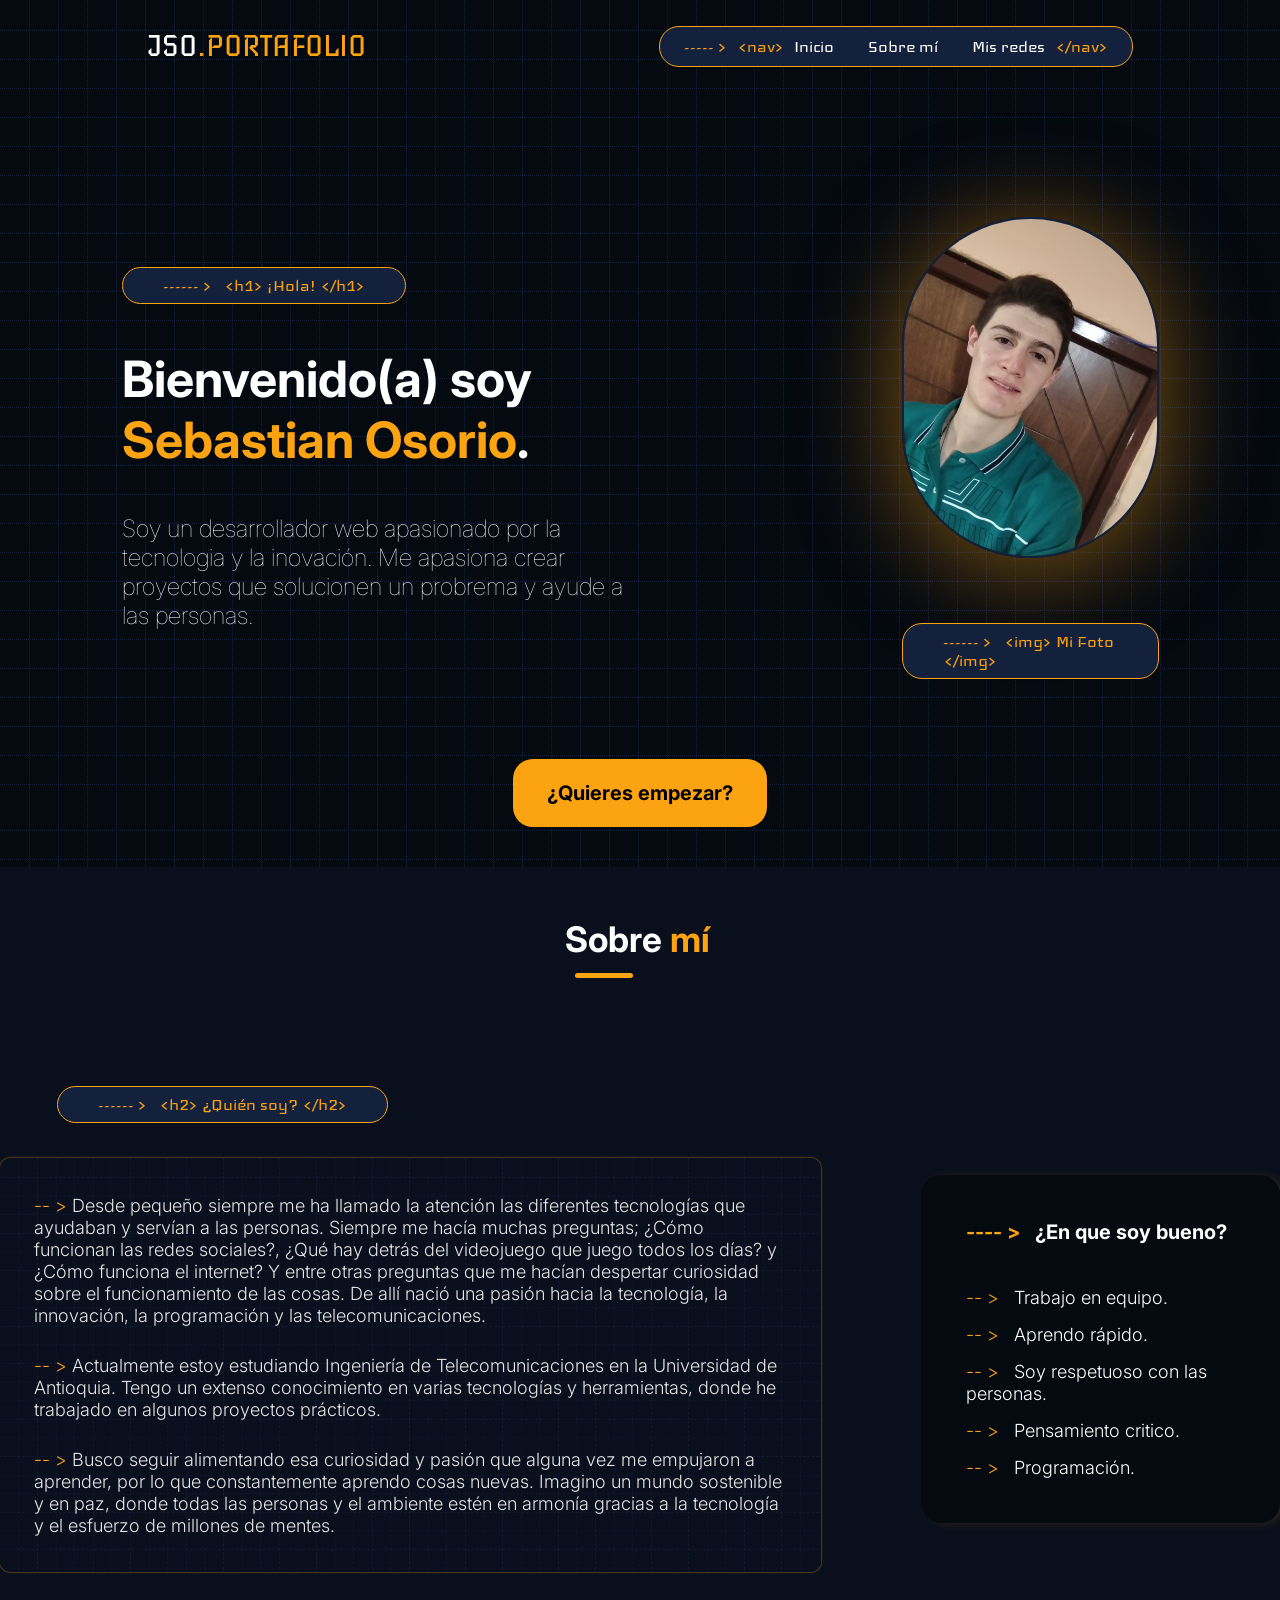
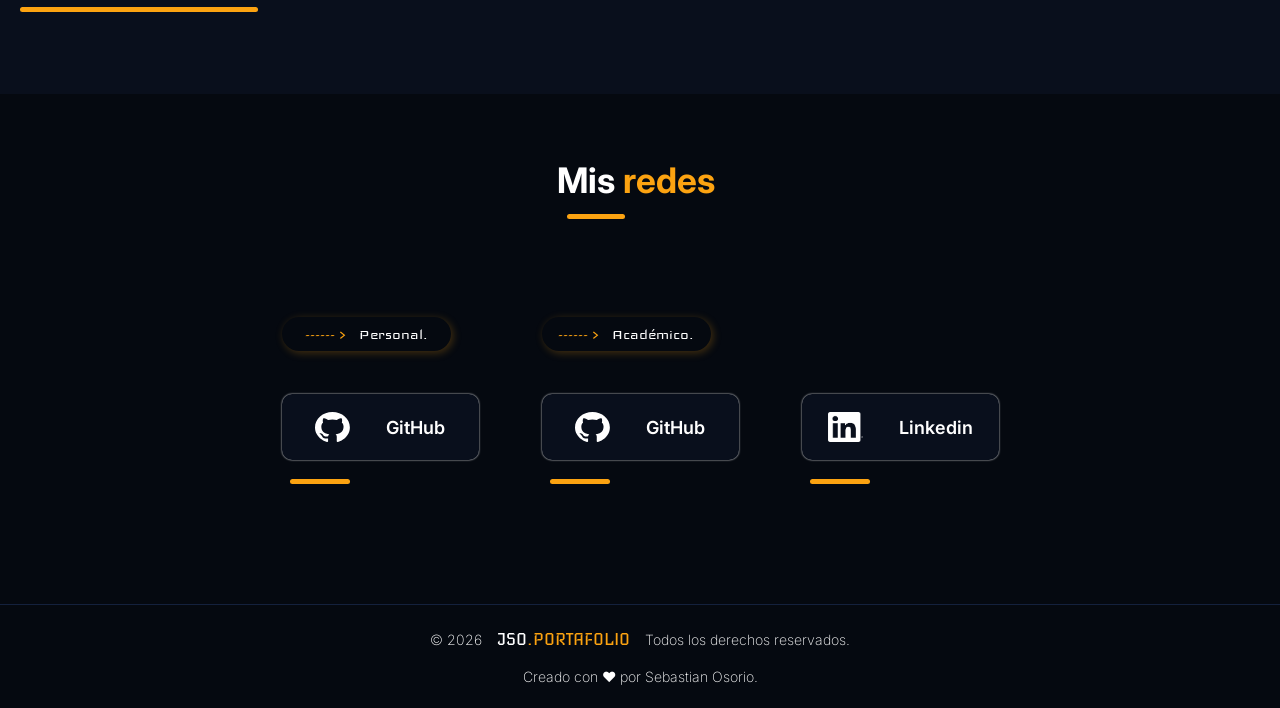
==== commit b953caca: "Se agrego un nuevo diseño a la pagina de inicio" ====
--- a/index.html
+++ b/index.html
@@ -5,217 +5,140 @@
         <meta name="viewport" content="width=device-width, initial-scale=1.0">
         <link rel="stylesheet" href="./styles/style.css">
         <link rel="stylesheet" href="./styles/adaptiveStyle.css">
-        <title>MiPortafolio - Sebastian</title>
+        <link rel="stylesheet" href="./styles/footerStyle.css">
+        <title>JSO.PORTAFOLIO</title>
     </head>
     <body>
-        <header class="headerPag">   
-            <nav class="headerPag_nav">
-                <img class="logo" src="./assets/logoMiPortafolio.png">
-                <div class="headerPag_nav_div">
-                    <a class="headerPag_nav_div_link" href="#quienSoyID">¿Quién soy?</a>
-                    <a class="headerPag_nav_div_link" href="#proyectosID">Proyectos</a>
-                    <a class="headerPag_nav_div_link" href="#sobreMiID">Sobre mí</a>
-                    <a class="headerPag_nav_div_link_dif" href="#tecnologiasID">Tecnologias</a>
-                </div>  
-                <span class="headerPag_nav_span">☰</span>
-            </nav>
-        </header>
+        <div class="container-header-presentation">
+            <header id="header-id" class="header-page">  
+                <p class="header-page__logo">JSO<span class="text-color">.PORTAFOLIO</span></p> 
+                <nav class="header-nav">
+                    <p class="header-nav__decoration">----- &gt;</p>
+                    <p class="header-nav__decoration">&lt;nav&gt;</p>
+                    <ul class="link-container">
+                        <li class="link-container__li"><a class="link-container__link" href="#quienSoyID">Inicio</a></li>
+                        <li class="link-container__li"><a class="link-container__link" href="#proyectosID">Sobre mí</a></li>
+                        <li class="link-container__li"><a class="link-container__link" href="#sobreMiID">Mis redes</a></li>
+                    </ul> 
+                    <p class="header-nav__decoration">&lt;/nav&gt;</p>
+                    <!--<span >☰</span>-->
+                </nav>
+            </header>
 
-        <main>
-            <section id="quienSoyID" class="bienvenidaDiv">
-                <img class="robotPresentaGif" src="./assets/robotBienvenidaP.gif">
-                <div class="bienvenidaDiv_pre">
-                    <h1>Hola, Bienvenido(a)<br>soy <strong class="bienvenidaDiv_decoracionText">Sebastian Osorio</strong>.</h1>
-                    <p class="bienvenidaDiv_text">Soy un desarrollador web apasionado por la<br>tecnologia y la inovación. 
-                        Me apasiona crear proyectos<br>que solucionen un probrema que ayude a las personas y al mundo.</p>
-                    <a href="#proyectosID" class="botonProyectos">Ver proyectos</a>
+            <section class="presentation">
+                <div class="presentation__container">
+                    <div class="presentation-information">
+                        <div class="information-decoration">
+                            <p class="information-decoration__text">------ &gt;&nbsp;&nbsp;&nbsp;&lt;h1&gt; ¡Hola! &lt;/h1&gt;</p>
+                        </div>
+                        <h1 class="presentation-information__title">Bienvenido(a) soy<br><span class="text-color">Sebastian Osorio</span>.</h1>
+                        <p class="presentation-information__text">
+                            Soy un desarrollador web apasionado por la tecnologia y la inovación. 
+                            Me apasiona crear proyectos que solucionen un probrema y ayude a las personas.
+                        </p>
+                    </div>
+
+                    <div class="image">
+                        <img src="./assets/FotoPresentaciónSebastian.jpg" id="imgAnimacion" class="presentation-image">
+                        <div class="information-decoration">
+                            <p class="information-decoration__text">------ &gt;&nbsp;&nbsp;&nbsp;&lt;img&gt; Mi Foto &lt;/img&gt;</p>
+                            <!--<pre class="information-decoration__text">----- >   &lt;h1&gt; Mi foto &lt;/h1&gt;</pre>-->
+                        </div>
+                    </div>
                 </div>
-            </section> 
-
-            <section id="proyectosID" class="proyectos">
-                <div class="proyectos_titulo">
-                    <h2 class="proyectos_titulo_texto">Proyectos destacados</h2>
-                    <img class="robotPresentaGif" src="./assets/robotProyectos.gif">
+                <a id="butt" class="presentation__button">¿Quieres empezar?</a>
+            </section>
+        </div>
+       
+        <main class="main-container">
+            <section class="about-me">
+                <div class="title-container">
+                    <h2 class="title-container__title">Sobre <span class="text-color">mí</span></h2>
+                    <hr class="title-container__line" />
                 </div>
                 
-                <ul class="proyectos_lista">
-                    <li class="proyectos_lista_principal">
-                        <img class="proyectos_lista_principal_img" src="./assets/imagenAmigoSecreto.png">
-                        <div class="proyectos_lista_principal_proyecto">
-                            <h3 class="proyectos_lista_principal_proyecto_nombre">Amigo Secreto</h3>
-                            <p class="proyectos_lista_principal_proyecto_descripcion">Una web donde podrás ingresar el nombre de tus amigos
-                                 y sortearlos aleatoriamente para una determinada ocasión. ¡Corre y sortea los nombres de tus amigos!</p>                               
-                            <h4>Tecnologias utilizadas:</h4>
-                            <div class="proyectos_lista_principal_proyecto_tecnologias">
-                                <p class="proyectos_lista_principal_proyecto_tecnologias_nombre">HTML5</p>
-                                <p class="proyectos_lista_principal_proyecto_tecnologias_nombre">CSS3</p>
-                                <p class="proyectos_lista_principal_proyecto_tecnologias_nombre">JavaScript</p>
-                            </div>
+                <div class="about-me__container">
+                    <div class="text-me-container">                   
+                        <div class="information-decoration information-decoration-margin">
+                            <p class="information-decoration__text">------ &gt;&nbsp;&nbsp;&nbsp;&lt;h2&gt; ¿Quién soy? &lt;/h2&gt;</p>
                         </div>
-                        <a href="https://github.com/JSebastia/AppAmigoSecreto.git" class="proyectos_lista_principal_github"><img class="iconGitHub" src="./assets/logoGithub.png">GitHub</a>
-                    </li>
-                    <li class="proyectos_lista_principal">
-                        <img class="proyectos_lista_principal_img" src="./assets/imagenConversorDeMonedas.png">
-                        <div class="proyectos_lista_principal_proyecto">
-                            <h3 class="proyectos_lista_principal_proyecto_nombre">Conversor de monedas</h3>
-                            <p class="proyectos_lista_principal_proyecto_descripcion">Una aplicación de consola donde puedes ingresar un tipo de moneda
-                                 y escoger a que moneda deseas la conversión. Excelente para saber la equivalencia de tu moneda en diferentes países en tiempo real.</p>                               
-                            <h4>Tecnologias utilizadas:</h4>
-                            <div class="proyectos_lista_principal_proyecto_tecnologias">
-                                <p class="proyectos_lista_principal_proyecto_tecnologias_nombre">Java</p>
-                                <p class="proyectos_lista_principal_proyecto_tecnologias_nombre">Spring</p>
-                                <p class="proyectos_lista_principal_proyecto_tecnologias_nombre">SQL</p>
-                                <p class="proyectos_lista_principal_proyecto_tecnologias_nombre">API</p>
-                            </div>
-                        </div>
-                        <a href="https://github.com/JSebastia/ConversorDeMonedas.git" class="proyectos_lista_principal_github"><img class="iconGitHub" src="./assets/logoGithub.png">GitHub</a>
-                    </li>
-                    <li class="proyectos_lista_principal">
-                        <img class="proyectos_lista_principal_img" src="./assets/imagenLiterAlura.png">
-                        <div class="proyectos_lista_principal_proyecto">
-                            <h3 class="proyectos_lista_principal_proyecto_nombre">LiterAlura</h3>
-                            <p class="proyectos_lista_principal_proyecto_descripcion">Una aplicación de consola donde puedes ingresar el nombre de tu libro favorito y 
-                                encontrar las características del mismo, y muchas funciones más. ¿Qué esperas? ¡Anímate, y busca tu libro!</p>                               
-                            <h4>Tecnologias utilizadas:</h4>
-                            <div class="proyectos_lista_principal_proyecto_tecnologias">
-                                <p class="proyectos_lista_principal_proyecto_tecnologias_nombre">Java</p>
-                                <p class="proyectos_lista_principal_proyecto_tecnologias_nombre">Spring</p>
-                                <p class="proyectos_lista_principal_proyecto_tecnologias_nombre">SQL</p>
-                                <p class="proyectos_lista_principal_proyecto_tecnologias_nombre">API</p>
-                            </div>
-                        </div>
-                        <a href="https://github.com/JSebastia/LiterAlura.git" class="proyectos_lista_principal_github"><img class="iconGitHub" src="./assets/logoGithub.png">GitHub</a>
-                    </li>
-                    <li class="proyectos_lista_principal">
-                        <img class="proyectos_lista_principal_img" src="./assets/imagenForoHub.png">
-                        <div class="proyectos_lista_principal_proyecto">
-                            <h3 class="proyectos_lista_principal_proyecto_nombre">ForoHub</h3>
-                            <p class="proyectos_lista_principal_proyecto_descripcion">Una API Rest que simula un Foro. Con ella podrás ver las funcionalidades que tiene un Foro sencillo. 
-                                Puedes crear, comentar y editar en el Foro. ¡Anímate, y da un paso a utilizar la API y descubre la magia! </p>                               
-                            <h4>Tecnologias utilizadas:</h4>
-                            <div class="proyectos_lista_principal_proyecto_tecnologias">
-                                <p class="proyectos_lista_principal_proyecto_tecnologias_nombre">Java</p>
-                                <p class="proyectos_lista_principal_proyecto_tecnologias_nombre">Spring Boot</p>
-                                <p class="proyectos_lista_principal_proyecto_tecnologias_nombre">Spring Security</p>
-                                <p class="proyectos_lista_principal_proyecto_tecnologias_nombre">MySQL</p>
-                            </div>
-                        </div>
-                        <a href="https://github.com/JSebastia/ForoHubSD.git" class="proyectos_lista_principal_github"><img class="iconGitHub" src="./assets/logoGithub.png">GitHub</a>
-                    </li>
-                </ul>
-            </section>
-            
-            <section id="sobreMiID" class="sobreMi">
 
-                <div class="sobreMi_titulo">
-                    <img class="robotPresentaGif" src="./assets/robotSobreMi.gif">
-                    <h2 class="sobreMi_titulo_texto">Sobre mí</h2>
-                </div>
-                <div class="sobreMi_presentacion">
-                    <div class="sobreMi_presentacion_foto">
-                        <img class="sobreMi_presentacion_foto_img" src="./assets/FotoPresentaciónSebastian.jpg">
-                        <h3 class="sobreMi_presentacion_foto_texto">Mis redes:</h3>
-                        <div class="sobreMi_presentacion_foto_redes">
-                            <a class="sobreMi_presentacion_foto_redes_link" href="https://github.com/JSebastia"><img class="iconGitHub" src="./assets/logoGithub.png">GitHub</a>
-                            <a class="sobreMi_presentacion_foto_redes_link" href="#"><img class="iconGitHub" src="./assets/logoGithub.png">LinKedin</a>
-                        </div>
+                        <div class="text-me">
+                            <p class="text-me__paragraph">
+                                <span class="text-color">-- &gt;</span>
+                                Desde pequeño siempre me ha llamado la atención las diferentes tecnologías que ayudaban y servían a las personas. 
+                                Siempre me hacía muchas preguntas; ¿Cómo funcionan las redes sociales?, ¿Qué hay detrás del videojuego que juego todos los días? 
+                                y ¿Cómo funciona el internet? Y entre otras preguntas que me hacían despertar curiosidad sobre el funcionamiento de las cosas. 
+                                De allí nació una pasión hacia la tecnología, la innovación, la programación y las telecomunicaciones.
+                            </p>
+                            <p class="text-me__paragraph">
+                                <span class="text-color">-- &gt;</span>
+                                Actualmente estoy estudiando Ingeniería de Telecomunicaciones en la Universidad de Antioquia. Tengo un extenso conocimiento 
+                                en varias tecnologías y herramientas, donde he trabajado en algunos proyectos prácticos.
+                            </p>
+                            <p class="text-me__paragraph">
+                                <span class="text-color">-- &gt;</span>
+                                Busco seguir alimentando esa curiosidad y pasión que alguna vez me empujaron a aprender, por lo que constantemente aprendo cosas nuevas. 
+                                Imagino un mundo sostenible y en paz, donde todas las personas y el ambiente estén en armonía gracias a la tecnología y el esfuerzo de 
+                                millones de mentes.
+                            </p>
+                        </div> 
+                        <hr class="text-container__line" />
                     </div>
-                    <div class="sobreMi_presentacion_descripcion">
-                        <p class="sobreMi_presentacion_descripcion_texto">Desde pequeño siempre me ha llamado la atención las diferentes tecnologías que ayudaban
-                             y servían a las personas. Siempre me hacía muchas preguntas; ¿Cómo funcionan las redes sociales?, ¿Qué hay detrás del 
-                             videojuego que juego todos los días? y ¿Cómo funciona el internet? Y entre otras preguntas que me hacían despertar 
-                             curiosidad sobre el funcionamiento de las cosas. De allí nació una pasión hacia la tecnología, la innovación, la programación 
-                             y las telecomunicaciones.</p> 
-                        <p class="sobreMi_presentacion_descripcion_texto">Actualmente estoy estudiando Ingeniería de Telecomunicaciones en la Universidad de Antioquia.
-                             Tengo un extenso conocimiento en varias tecnologías y herramientas, donde he trabajado en algunos proyectos prácticos.</p>
-                        <p class="sobreMi_presentacion_descripcion_texto">Busco seguir alimentando esa curiosidad y pasión que alguna vez me empujaron a aprender, 
-                            por lo que constantemente aprendo cosas nuevas. Imagino un mundo sostenible y en paz, donde todas las personas y 
-                            el ambiente estén en armonía gracias a la tecnología y el esfuerzo de millones de mentes.</p>     
+
+                    <div class="skills">
+                        <h3 class="skills__title"><span class="text-color">---- &gt;&nbsp;&nbsp;&nbsp;</span>¿En que soy bueno?</h3>
+                        <ul class="skills-list">
+                            <li class="skills-list__skill"><span class="text-color">-- &gt;&nbsp;&nbsp;</span> Trabajo en equipo.</li>
+                            <li class="skills-list__skill"><span class="text-color">-- &gt;&nbsp;&nbsp;</span> Aprendo rápido.</li>
+                            <li class="skills-list__skill"><span class="text-color">-- &gt;&nbsp;&nbsp;</span> Soy respetuoso con las personas.</li>
+                            <li class="skills-list__skill"><span class="text-color">-- &gt;&nbsp;&nbsp;</span> Pensamiento critico.</li>
+                            <li class="skills-list__skill"><span class="text-color">-- &gt;&nbsp;&nbsp;</span> Programación.</li>
+                        </ul>
                     </div>
                 </div>
             </section>
+            
+            <section class="networks">
+                <div class="title-container title-container-networks-width">
+                    <h2 class="title-container__title">Mis <span class="text-color">redes</span></h2>
+                    <hr class="title-container__line" />
+                </div>
 
-            <section id="tecnologiasID" class="herramientas">
-                <div class="herramientas_titulo">
-                    <h2 class="herramientas_titulo_text">Tecnologias que domino</h2>
-                    <img class="robotPresentaGif" src="./assets/robotTecnologiaaQueDomino.gif">
+                <div class="networks-container">
+                    <div class="network-git">
+                        <p class="network-git__information"><span class="text-color">------ &gt;</span>&nbsp;&nbsp; Personal.</p>
+                        <a class="network-link" href="#">
+                            <img class="network-link__image" src="./assets/logoGitHub.svg">
+                            <p class="network-link__text">GitHub</p>
+                        </a>
+                        <hr class="network-line" />
+                    </div>
+
+                    <div class="network-git">
+                        <p class="network-git__information"><span class="text-color">------ &gt;</span>&nbsp;&nbsp; Académico.</p>
+                        <a class="network-link" href="#">
+                            <!--<svg xmlns="./assets/github-mark-white.svg" fill="red" width="200px"></svg>-->
+                            <img class="network-link__image" src="./assets/logoGitHub.svg">
+                            <p class="network-link__text">GitHub</p>
+                        </a>
+                        <hr class="network-line" />
+                    </div>
+
+                    <div class="network-linkedin">
+                        <a class="network-link" href="#">
+                            <img class="network-link__image" src="./assets/logoLinkedin.png">
+                            <p class="network-link__text">Linkedin</p>
+                        </a>
+                        <hr class="network-line" />
+                    </div>
                 </div>
-                <ul class="herramientas_lista">
-                    <li class="herramientas_lista_li">
-                        <img class="herramientas_lista_li_img" src="./assets/logoHTML.png">
-                        <p class="herramientas_lista_li_nombre">HTML5</p>
-                    </li>
-                    <li class="herramientas_lista_li">
-                        <img class="herramientas_lista_li_img" src="./assets/logoCSS.png">
-                        <p class="herramientas_lista_li_nombre">CSS3</p>
-                    </li>
-                    <li class="herramientas_lista_li">
-                        <img class="herramientas_lista_li_img" src="./assets/logoJavaScript.png">
-                        <p class="herramientas_lista_li_nombre">JavaScript</p>
-                    </li>
-                    <li class="herramientas_lista_li">
-                        <img class="herramientas_lista_li_img" src="./assets/logoPython.png">
-                        <p class="herramientas_lista_li_nombre">Python</p>
-                    </li>
-                    <li class="herramientas_lista_li">
-                        <img class="herramientas_lista_li_img" src="./assets/logoC++.png">
-                        <p class="herramientas_lista_li_nombre">C++</p>
-                    </li>
-                     <li class="herramientas_lista_li">
-                        <img class="herramientas_lista_li_img" src="./assets/logoJava.png">
-                        <p class="herramientas_lista_li_nombre">Java</p>
-                    </li>
-                     <li class="herramientas_lista_li">
-                        <img class="herramientas_lista_li_img" src="./assets/logoMySQL.png">
-                        <p class="herramientas_lista_li_nombre">MySQL</p>
-                    </li>
-                    <li class="herramientas_lista_li">
-                        <img class="herramientas_lista_li_img" src="./assets/logoSpring.png">
-                        <p class="herramientas_lista_li_nombre">Spring</p>
-                    </li>
-                    <li class="herramientas_lista_li">
-                        <img class="herramientas_lista_li_img" src="./assets/logoPostman.png">
-                        <p class="herramientas_lista_li_nombre">Postman</p>
-                    </li>
-                    <li class="herramientas_lista_li">
-                        <img class="herramientas_lista_li_img" src="./assets/logoQT.png">
-                        <p class="herramientas_lista_li_nombre">Qt</p>
-                    </li>
-                    <li class="herramientas_lista_li">
-                        <img class="herramientas_lista_li_img" src="./assets/logoVSCode.png">
-                        <p class="herramientas_lista_li_nombre">VS Studio</p>
-                    </li>
-                    <li class="herramientas_lista_li">
-                        <img class="herramientas_lista_li_img" src="./assets/logoIntellij.png">
-                        <p class="herramientas_lista_li_nombre">Intellij</p>
-                    </li>
-                    <li class="herramientas_lista_li">
-                        <img class="herramientas_lista_li_img" src="./assets/logoGit.png">
-                        <p class="herramientas_lista_li_nombre">Git</p>
-                    </li>
-                    <li class="herramientas_lista_li">
-                        <img class="herramientas_lista_li_img" src="./assets/logoGithubH.png">
-                        <p class="herramientas_lista_li_nombre">GitHub</p>
-                    </li>
-                    <li class="herramientas_lista_li">
-                        <img class="herramientas_lista_li_img" src="./assets/logoCanva.png">
-                        <p class="herramientas_lista_li_nombre">Canva</p>
-                    </li>
-                    <li class="herramientas_lista_li">
-                        <img class="herramientas_lista_li_img" src="./assets/logoFigma.png">
-                        <p class="herramientas_lista_li_nombre">Figma</p>
-                    </li>
-                </ul>
-            </section>
+            </section> 
         </main>
 
-        <footer>
-            <div class="footerContainer">
-                <p class="copyright">&#169 2025</p>
-                <img class="logoFooter" src="./assets/logoMiPortafolio.png">
-                <p class="copyright">Todos los derechos reservados.</p>
-            </div>
-            <p class="copyright">Creado con ❤️ por Sebastian Osorio.</p>
+        <footer class="footer-container">
+            <p class="footer-container__copyright">&#169 2026<strong class="footer-logo">JSO<span class="text-color">.PORTAFOLIO</span></strong>Todos los derechos reservados.</p>
+            <p class="footer-container__information">Creado con ❤️ por Sebastian Osorio.</p>
         </footer>
 
         <script src="evento.js" defer></script>
--- a/styles/style.css
+++ b/styles/style.css
@@ -1,14 +1,21 @@
 @import url('https://fonts.googleapis.com/css2?family=Inter:ital,opsz,wght@0,14..32,100..900;1,14..32,100..900&display=swap');
+@import url('https://fonts.googleapis.com/css2?family=Iceberg&family=Iceland&display=swap');
 
 /*---------- VARIABLES CSS ---------*/
 :root {
-    --colorPrimario: #14213D;
-    --colorSecundario: #000000;
-    --colorTerciario: #FCA311;
-    --colorCuatenario: #FFFFFF;
-    --colorQuintenario: #E5E5E5;
-
-    --fuenteInter: "Inter";
+    --primary-color:#050910;
+    --secondary-color:#FFFFFF;
+    --tertiary-color:#FCA311;
+    --quaternary-color:#090F1C;
+    --quintenary-color:#14213D;
+    --sextiary-color:#E5E5E5;
+
+    --font-inter: "Inter";
+    --font-iceberg: "Iceberg";
+    --font-iceland: "Iceland";
+
+    --url-background-image-primary: url("../assets/imagenFondoPrimario.png");
+    --url-background-image-secondary: url("../assets/imagenFondoSecundario.png");
 }
 
 * {
@@ -16,479 +23,329 @@
     padding: 0;
 }
 
-body {
-    background-color: var(--colorPrimario);
-}
-
 /*---------- ENCABEZADO ----------*/
-.headerPag_nav {
-    display: flex;
+.container-header-presentation {
+    background-image: var(--url-background-image-primary);
+
+    padding: 26px 0 40px;
+}
+
+.header-page {
+    display: flex;
+    align-items: center;
     justify-content: space-around;
-    align-items: center;
+
+}
+
+.design-header-scroll {
+    position: fixed;
+    top: 0;
+    padding: 15px 0;
+    width: 100%;
+
+    background-color: var(--primary-color);
+    border-bottom: 1px solid var(--quintenary-color);
+}
+
+.header-page__logo {
+    font-family: var(--font-iceberg);
+    font-size: 1.9rem;
+    color: var(--secondary-color);
+}
+
+.text-color {
+    color: var(--tertiary-color);
+}
+
+.header-nav {
+    font-size: 1.25rem;
+    font-family: var(--font-iceland);
+    padding: 10px 24px;
+
+    background-color: var(--quintenary-color);
+    border: 1px solid var(--tertiary-color);
+    border-radius: 20px;
+
+    display: flex;
+    gap: 10px;
+}
+
+.header-nav__decoration {
+    color: var(--tertiary-color);
+}
+
+.link-container {
+    list-style: none;
     
-    position: fixed;
-
-    width: 100%;
-    padding: 15px 0;
-    top: 0;
-    opacity: 0.95;
-
-    background-color: var(--colorPrimario);
-    box-shadow: 0px 2px 6px 0px rgba(0, 0, 0, 0.4);  
-}
-
-.logo {
-    width: 212px;
-    height: 43px;
-}
-
-.headerPag_nav_div {
-    display: flex;
-    gap: 20px;
-}
-
-.headerPag_nav_div_link, .headerPag_nav_div_link_dif {
-    color: var(--colorCuatenario);
-    border-right: 2px solid var(--colorTerciario);
-
-    font-weight: 300;
-    font-size: 1.125rem;
-    font-family: var(--fuenteInter);
+    display: flex;
+    gap: 34px;
+}
+
+.link-container__link {
     text-decoration: none;
-
-    padding: 0 20px 0 0;
+    color: var(--secondary-color);
+}
+
+.presentation {
+    margin: 150px 0 0 0;
+
+    display: flex;
+    flex-direction: column;
+    gap: 80px;
+}
+
+.presentation__container {
+    display: flex;
+    align-items: center;
+    justify-content: center;
+    gap: 250px;
+
+    margin: 0 10%;
+}
+
+.information-decoration {
+    font-size: 1.25rem;
+    font-family: var(--font-iceland);
+
+    background-color: var(--quintenary-color);
+    padding: 8px 40px;
+
+    border: 1px solid var(--tertiary-color);
+    border-radius: 20px;
+
+    display: inline-block;
+}
+
+.information-decoration__text {
+    color: var(--tertiary-color);
+}
+
+.presentation-information__title {
+    font-size: 3.13rem;
+    color: var(--secondary-color);
+    font-family: var(--font-inter);
+}
+
+.presentation-information__text {
+    width: 530px;
+    font-size: 1.5rem;
+    color: var(--secondary-color);
+    font-family: var(--font-inter);
+    font-weight: 100;
+}
+
+.presentation-information__title {
+    margin: 44px 0;
+}
+
+.image {
+    display: flex;
+    flex-direction: column;
+    align-items: center;
+    gap: 65px;
+}
+
+.presentation-image {
+    width: 253px;
+
+    border-radius: 200px;
+    border: 2px solid var(--quintenary-color);
+}
+
+.presentation__button {
+    font-size: 20px;
+    font-family: var(--font-inter);
+    font-weight: 700;
+    color: #000000;
+
+    padding: 22px 34px;
+    background-color: var(--tertiary-color);
+
+    border-radius: 20px;
+
+    margin: 0 auto;
+}
+
+/*---------- ABOUT ME ----------*/
+.main-container {
+    background-color: var(--primary-color);
+}
+
+.about-me {
+    background-color: var(--quaternary-color);
+    padding-top: 51px;
+    padding-bottom: 82px;
+}
+
+.title-container {
+    width: 151px;
+    margin: 0 auto;
+}
+
+.title-container__title {
+    font-size: 2.2rem;
+    font-family: var(--font-inter);
+    color: var(--secondary-color);
+    margin: 0 0 13px 0;
+}
+
+.title-container__line {
+    width: 58px;
+    height: 5px;
+    margin-left: 10px;
+
+    border: none;
+    border-radius: 10px;
+
+    background-color: var(--tertiary-color);
+}
+
+.about-me__container {
+    display: flex;
+    align-items: center;
+    justify-content: center;
+    gap: 100px;
+
+    margin-top: 108px;
+}
+
+.information-decoration-margin {
+    margin-left: 57px;
+}
+
+.text-me {
+    border-radius: 10px;
+
+    box-shadow: 0px 0px 2px var(--tertiary-color);
+    margin: 35px 0;
+    padding: 36px 34px;
+    width: 753px;
+
+    background-image: var(--url-background-image-secondary);
+    background-size: 100%;
+
+    display: flex;
+    flex-direction: column;
+    gap: 28px;
+}
+
+.text-me__paragraph {
+    font-size: 1.13rem;
+    font-family: var(--font-inter);
+    color: var(--sextiary-color);
+    font-weight: 300;  
+}
+
+.text-container__line {
+    border: none;
+    border-radius: 10px;
+
+    width: 238px;
+    height: 5px;
+    margin-left: 20px;
     
-    transition: 0.3s;
-}
-
-.headerPag_nav_div_link_dif {
-    border: none;
-    padding: 0;
-}
-
-.headerPag_nav_div_link:hover{
-    color: var(--colorTerciario);
-}
-
-.headerPag_nav_div_link_dif:hover {
-    color: var(--colorTerciario);
-}
-
-.headerPag_nav_span {
-    display: none;
-}
-
-.headerPag_nav_span:active {
-    color: #FCA311;
-}
-
-/*---------- QUIEN SOY (BIENVENIDA) ----------*/
-.bienvenidaDiv {
-    display: flex;
-    align-items: center;
-    justify-content: center;
-    gap: 120px;
-
-    padding: 200px 0;  
-}
-
-.bienvenidaDiv_pre {
-    display: flex;
-    flex-direction: column;
-    align-items: flex-start;
-    gap: 40px
-}
-
-h1 {
-    font-size: 3.125rem;
-    font-family: var(--fuenteInter);
-   
-    padding: 22px;
-    border-radius: 0 50px 50px 0;
-
-    box-shadow: 0px 0px 10px 0px rgba(0, 0, 0, 0.7);
-    border-left: 4px solid var(--colorTerciario);
-    color: var(--colorCuatenario);
-}
-
-.bienvenidaDiv_decoracionText {
-    color: var(--colorTerciario) ;
-}
-
-.robotPresentaGif {
-    width: 300px;
-}
-
-.bienvenidaDiv_text {
-    font-size: 1.5rem;
-    font-weight: 300;
-    font-family: var(--fuenteInter);
-
-    color: var(--colorQuintenario);
-}
-
-.botonProyectos {
-    background-color: var(--colorTerciario);
-    color: var(--colorSecundario);
-
-    font-size: 1.5rem;
-    font-family: var(--fuenteInter);
-    font-weight: bold;
-    text-decoration: none;
-
-    padding: 24px;
-    border-radius: 25px;
-
-    transition: 0.5s;
-}
-
-.botonProyectos:hover {
-    transform: scale(1.1);
-    box-shadow: 0px 0px 15px 0px var(--colorTerciario);
-}
-
-/*---------- LISTAS PROYECTOS ----------*/
-.proyectos {
-    padding: 40px 0;
-}
-
-.proyectos_titulo {
-    display: flex;
-    align-items: center;
-    justify-content: center;
-    gap: 70px;
-}
-
-.proyectos_titulo_texto {
-    color: var(--colorTerciario);
-
-    font-size: 2.5rem;
-    font-family: var(--fuenteInter);
-}
-
-.proyectos {
-    background-color: var(--colorSecundario);
-}
-
-.proyectos_lista {
-    display: flex;
-    justify-content: center;
-    flex-wrap: wrap;
-    gap: 60px;
-
-    margin: 5% 10% 4% 10%;
-
-    transition: 0.3s;
-}
-
-.proyectos_lista_principal {
-    display: flex;
-    flex-direction: column;
-    gap: 20px;
-
-    transition: 0.5s;
-}
-
-.proyectos_lista_principal_img {
-    border-radius: 20px;
-    width: 344px;
-    padding: 20px;
-
-    transition: 0.5s;
-
-    border: 2px solid var(--colorSecundario);
-    background-color: var(--colorPrimario);
-}
-
-.proyectos_lista_principal:hover {
-    transform: translate(0, 3%);
-    cursor: pointer;
-
-    .proyectos_lista_principal_img {
-        border: 2px solid var(--colorTerciario);
-    }
-}
-
-.proyectos_lista_principal_proyecto {
-    background-color: var(--colorPrimario);
-    border: 2px solid var(--colorTerciario);
-
-    display: flex;
-    flex-direction: column;
-    gap: 20px;
-    align-items: center;
-
-    padding: 0px 10px 10px 10px;
-    border-radius: 20px;
-    height: 400px;
-}
-
-.proyectos_lista_principal_proyecto_nombre {
-    font-size: 1.5rem;
-    font-family: var(--fuenteInter);
-    font-weight: bold;
-
-    background-color: var(--colorTerciario);
-    color: var(--colorSecundario);
-
-    padding: 15px 20px 15px 20px;
-    border-radius: 0 0 20px 20px;
-}
-
-.proyectos_lista_principal_proyecto_descripcion {
-    font-size: 1.125rem;
-    font-family: var(--fuenteInter);
-    font-weight: 300;
-
-    color: var(--colorQuintenario);
-
-    width: 300px;
-    text-align: justify;
-}
-
-h4 {
-    font-size: 1.313rem;
-    font-family: var(--fuenteInter);
-    color: var(--colorCuatenario);
-}
-
-.proyectos_lista_principal_proyecto_tecnologias {
-    width: 250px;
-
-    display: flex;
-    flex-wrap: wrap;
-    justify-content: center;
-    gap: 30px;
-}
-
-.proyectos_lista_principal_proyecto_tecnologias_nombre {
-    font-size: 0.938rem;
-    font-family: var(--fuenteInter);
-    font-weight: 300;
-
-    color: var(--colorCuatenario);
-    box-shadow: 0px 0px 5px 0px var(--colorSecundario);
-
-    padding: 8px 15px;
-    border-radius: 10px;
-}
-
-.iconGitHub {
-    width: 40px;
-}
-
-.proyectos_lista_principal_github {
-    color: var(--colorSecundario);
-    background-color: var(--colorTerciario);
-
-    font-weight: bold;
+    background-color: var(--tertiary-color);
+}
+
+.skills {
+    font-family: var(--font-inter);
+    background-color: var(--primary-color);
+
+    padding: 45px;
+    border-radius: 20px;
+    box-shadow: 5px 1px 10px #FCA31120;   
+}
+
+.skills__title {
     font-size: 1.25rem;
-    font-family: var(--fuenteInter);
-    text-decoration: none; 
-
-    display: flex;
-    align-items: center;
-    justify-content: center;
-    gap: 10px;
-
-    width: 147px;
-    padding: 10px 5px;
-    border-radius: 20px;
-
-    transition: 0.5s;
-}
-
-.proyectos_lista_principal_github:hover {
-    transform: scale(1.1);
-    box-shadow: 0px 0px 15px 0 var(--colorTerciario);
-}
-
-/*----------  SOBRE MI ----------*/
-.sobreMi_titulo {
-    display: flex;
-    align-items: center;
-    justify-content: center;
-    gap: 80px;
-
-    margin: 2% 0;
-}
-
-.sobreMi_titulo_texto {
-    color: var(--colorTerciario);
-
-    font-size: 2.5rem;
-    font-family: var(--fuenteInter);
-}
-
-.sobreMi_presentacion {
-    display: flex;
-    justify-content: center;
-    gap: 137px;
-    margin: 5% 0;
-}
-
-.sobreMi_presentacion_foto {
-    display: flex;
-    flex-direction: column;
-    align-items: center;
-    gap: 50px;
-}
-
-.sobreMi_presentacion_foto_img {
-    width: 200px;
-
-    border-radius: 100px;
-    border: 2px solid var(--colorTerciario);
-}
-
-.sobreMi_presentacion_foto_texto {
-    color: var(--colorCuatenario);
-
-    font-size: 2rem;
-    font-family: var(--fuenteInter);
-}
-
-.sobreMi_presentacion_foto_redes {
-    display: flex;
-    flex-direction: column;
-    align-items: center;
-    gap: 33px;
-}
-
-.sobreMi_presentacion_foto_redes_link {
-    background-color: var(--colorTerciario);
-    color: var(--colorSecundario);
-
-    font-size: 1.5rem;
-    font-family: var(--fuenteInter);
-    font-weight: bold;
-    text-decoration: none;
-
-    padding: 10px 20px;
-    border-radius: 30px;
-    transition: 0.4s;
-
-    display: flex;
-    align-items: center;
-    gap: 10px;
-}
-
-.sobreMi_presentacion_foto_redes_link:hover {
-    transform: scale(1.1);
-    box-shadow: 0px 0px 15px 0 var(--colorTerciario);
-}
-
-.sobreMi_presentacion_descripcion {
-    display: flex;
-    flex-direction: column;
-    gap: 30px;
-}
-
-.sobreMi_presentacion_descripcion_texto {
-    color: var(--colorCuatenario);
-    border-left: 4px solid var(--colorTerciario);
-    box-shadow: 0px 0px 6px 0px rgba(0, 0, 0, 0.8);
-
-    font-size: 1.5rem;
-    font-family: var(--fuenteInter);
-    font-weight: 300;
-
-    padding: 20px 30px;
-    border-radius: 0px 50px 50px 0;
-    width: 767px;
-}
-
-/*---------- TECNOLOGIAS QUE DOMINO (HERRMAINETAS, TECNOLOGIAS, DISEÑO) ----------*/
-.herramientas {
-    background-color: var(--colorSecundario);
-    padding: 40px 0;
-}
-
-.herramientas_titulo {
-    display: flex;
-    align-items: center;
-    justify-content: center;
-    gap: 70px;
-}
-
-.herramientas_titulo_text {
-    color: var(--colorTerciario);
-    font-size: 2.5rem;
-    font-family: var(--fuenteInter);
-    font-weight: bold;
-}
-
-.herramientas_lista {
-    display: flex;
-    gap: 70px;
-    justify-content: center;
-    flex-wrap: wrap;
-
-    margin: 5% 20%;
-}
-
-.herramientas_lista_li {
+    color: var(--secondary-color);
+}
+
+.skills-list {
+    list-style: none;
+    margin-top: 42px;
+
     display: flex;
     flex-direction: column;
     gap: 15px;
-
-    transition: 0.4s;
-}
-
-.herramientas_lista_li:hover {
-    transform: translate(0, 10%);
-    .herramientas_lista_li_img {
-        box-shadow: 0px 0px 20px 0px var(--colorTerciario);
-    }
-}
-
-.herramientas_lista_li_img {
+}
+
+.skills-list__skill {
+    font-size: 1.13rem;
+    color: var(--secondary-color);
+
+    font-weight: 300;
+
+}
+
+.networks {
+    padding-top: 65px;
+    padding-bottom: 120px;
+}
+
+.title-container-networks-width {
+    width: 167px;
+}
+
+.networks-container {
+    display: flex;
+    justify-content: center;
+    align-items: end;
+    gap: 63px;
+
+    margin-top: 98px;
+}
+
+.network-git__information {
+    background-color: var(--primary-color);
+
+    font-size: 1.13rem;
+    font-family: var(--font-iceland);
+    color: var(--secondary-color);
+
+    padding: 8px 0;
+    border-radius: 20px;
+    box-shadow: 2px 2px 8px #FCA31140;
+    width: 169px;
+    text-align: center;
+    margin-bottom: 43px;
+}
+
+.network-link {
+    display: flex;
+    align-items: center;
+    justify-content: center;
+    gap: 36px;
+
+    padding: 18px 0;
+    box-shadow: 0px 0px 2px var(--secondary-color);
+    border-radius: 10px;
+    width: 197px;
+
+    background-color: var(--quaternary-color);
+    margin-bottom: 19px;
+    text-decoration: none;
+}
+
+.network-link__image {
+    width: 35px;
+    height: 30px;
+}
+
+.network-link__text {
+    font-size: 18px;
+    font-family: var(--font-inter);
+    color: var(--secondary-color);
+    font-weight: 600;
+}
+
+.network-line {
+    border: none;
+    border-radius: 10px;
+
     width: 60px;
-    padding: 20px 40px;
-    border-radius: 20px;
-
-    transition: 0.3s;
-
-    border: 2px solid var(--colorTerciario); 
-}
-
-.herramientas_lista_li_nombre {
-    background-color: var(--colorTerciario);
-    font-size: 1.125rem;
-    font-family: var(--fuenteInter);
-    font-weight: bold;
-    text-align: center;
-
-    padding: 15px 0;
-    border-radius: 20px;
-}
-
-/*---------- FOOTER (PIE DE PAGINA) ----------*/
-footer {
-    padding: 30px 0 20px 0 ;
-
-    display: flex;
-    flex-direction: column;
-    align-items: center;
-    gap: 10px;
-}
-
-.footerContainer {
-    display: flex;
-    align-items: center;
-    gap: 10px;
-    margin: 0 auto;
-}
-
-.logoFooter {
-    width: 125px;
-    height: 25px;
-}
-
-.copyright{
-    font-size: 1.125rem;
-    font-family: var(--fuenteInter);
-    text-align: center;
-    color: var(--colorCuatenario);
-}
-
+    height: 5px;
+
+    background-color: var(--tertiary-color);
+    margin-left: 8px;
+}
--- a/styles/footerStyle.css
+++ b/styles/footerStyle.css
@@ -0,0 +1,27 @@
+.footer-container {
+    background-color: var(--primary-color);
+    text-align: center;
+
+    padding: 23px 0;
+    border-top: 1px solid var(--quintenary-color);
+}
+
+.footer-container__copyright, .footer-container__information {
+    font-size: 0.88rem;
+    font-family: var(--font-inter);
+    color: var(--secondary-color);
+    font-weight: 200;
+}
+
+.footer-container__copyright {
+    margin-bottom: 18px;
+}
+
+.footer-logo {
+    color: var(--secondary-color);
+    font-family: var(--font-iceberg);
+    font-size: 1.13rem;
+    font-weight: 100;
+
+    margin: 0 15px;
+}
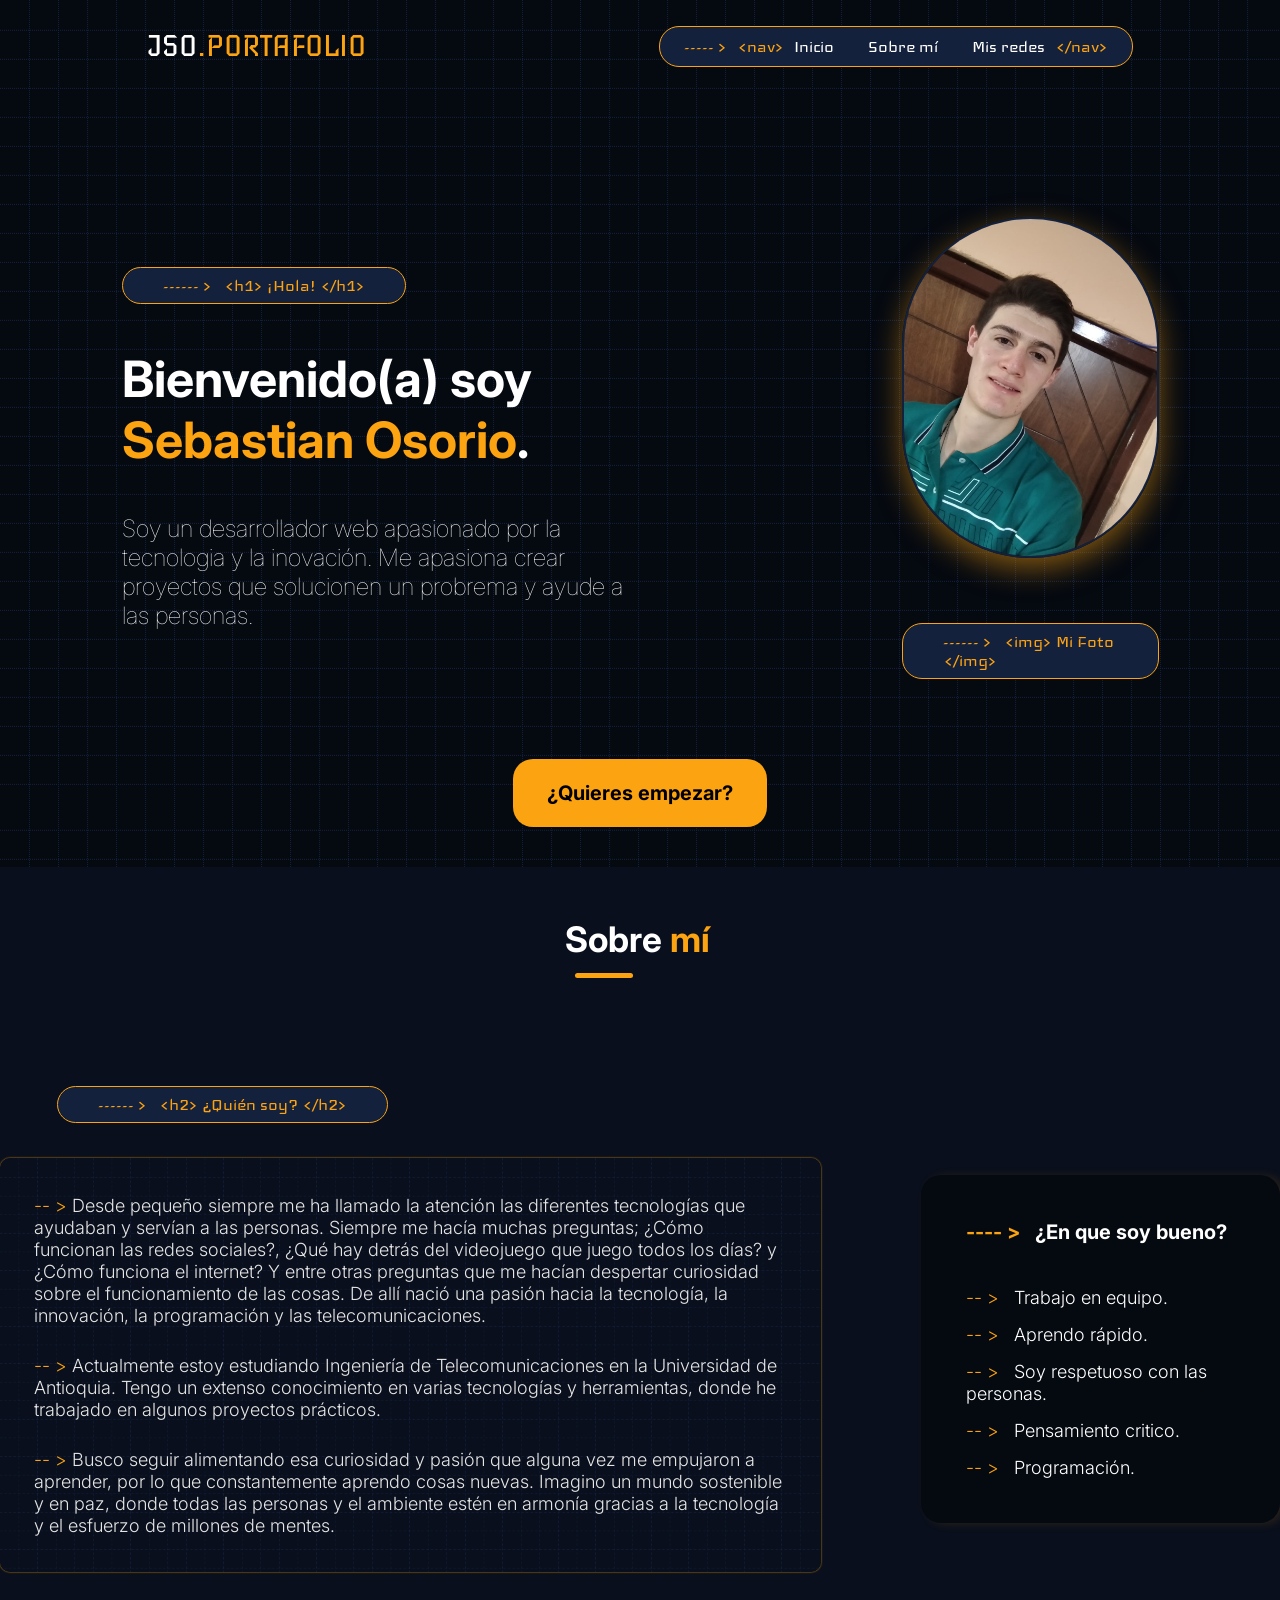
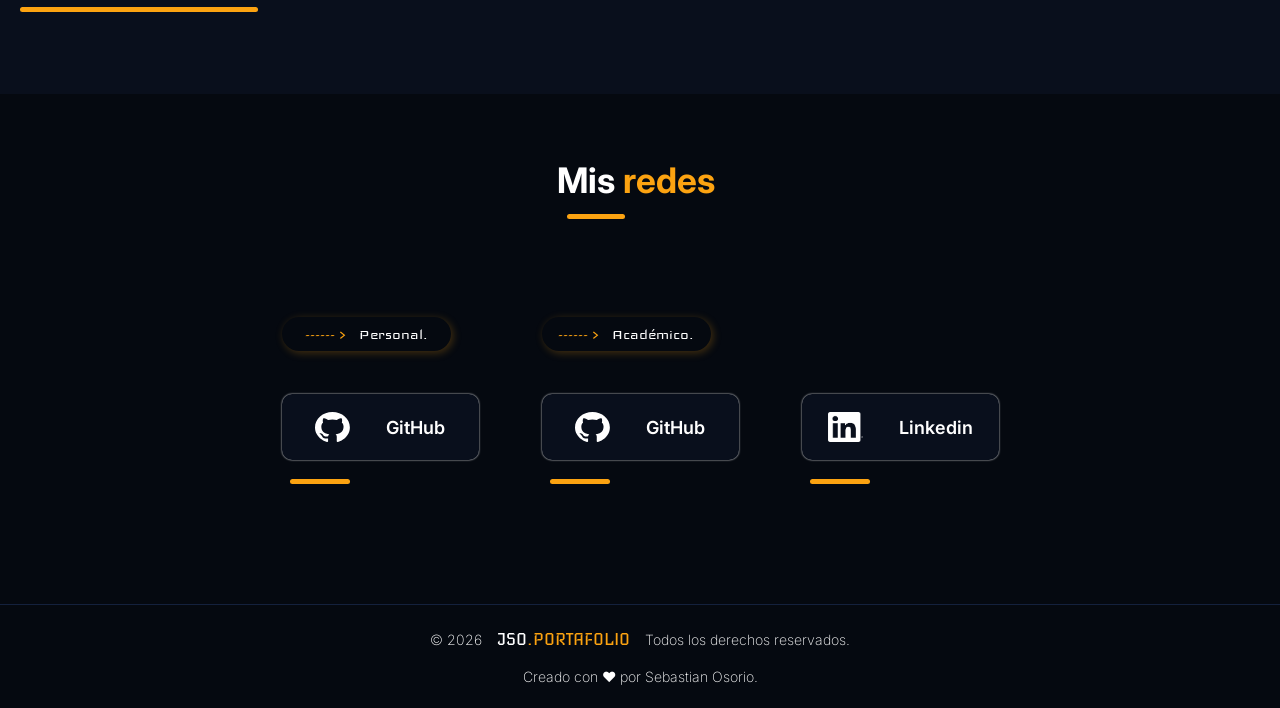
==== commit bdbadbf3: "Los archivos JS ahora tienen un código más limpio" ====
--- a/index.html
+++ b/index.html
@@ -3,6 +3,7 @@
     <head>
         <meta charset="UTF-8">
         <meta name="viewport" content="width=device-width, initial-scale=1.0">
+        <link rel="stylesheet" href="./styles/headerStyle.css">
         <link rel="stylesheet" href="./styles/style.css">
         <link rel="stylesheet" href="./styles/adaptiveStyle.css">
         <link rel="stylesheet" href="./styles/footerStyle.css">
--- a/styles/headerStyle.css
+++ b/styles/headerStyle.css
@@ -0,0 +1,65 @@
+@import "../styles/variables.css";
+
+/*----- HEADER STYLES -----*/
+
+.container-header-presentation {
+    background-image: var(--url-background-image-primary);
+
+    padding: 26px 0 40px;
+}
+
+.header-page {
+    display: flex;
+    align-items: center;
+    justify-content: space-around;
+
+}
+
+.design-header-scroll {
+    position: fixed;
+    top: 0;
+    padding: 15px 0;
+    width: 100%;
+
+    background-color: var(--primary-color);
+    border-bottom: 1px solid var(--quintenary-color);
+}
+
+.header-page__logo {
+    font-family: var(--font-iceberg);
+    font-size: 1.9rem;
+    color: var(--secondary-color);
+}
+
+.text-color {
+    color: var(--tertiary-color);
+}
+
+.header-nav {
+    font-size: 1.25rem;
+    font-family: var(--font-iceland);
+    padding: 10px 24px;
+
+    background-color: var(--quintenary-color);
+    border: 1px solid var(--tertiary-color);
+    border-radius: 20px;
+
+    display: flex;
+    gap: 10px;
+}
+
+.header-nav__decoration {
+    color: var(--tertiary-color);
+}
+
+.link-container {
+    list-style: none;
+    
+    display: flex;
+    gap: 34px;
+}
+
+.link-container__link {
+    text-decoration: none;
+    color: var(--secondary-color);
+}
--- a/styles/style.css
+++ b/styles/style.css
@@ -1,89 +1,8 @@
-@import url('https://fonts.googleapis.com/css2?family=Inter:ital,opsz,wght@0,14..32,100..900;1,14..32,100..900&display=swap');
-@import url('https://fonts.googleapis.com/css2?family=Iceberg&family=Iceland&display=swap');
-
-/*---------- VARIABLES CSS ---------*/
-:root {
-    --primary-color:#050910;
-    --secondary-color:#FFFFFF;
-    --tertiary-color:#FCA311;
-    --quaternary-color:#090F1C;
-    --quintenary-color:#14213D;
-    --sextiary-color:#E5E5E5;
-
-    --font-inter: "Inter";
-    --font-iceberg: "Iceberg";
-    --font-iceland: "Iceland";
-
-    --url-background-image-primary: url("../assets/imagenFondoPrimario.png");
-    --url-background-image-secondary: url("../assets/imagenFondoSecundario.png");
-}
+@import "../styles/variables.css";
 
 * {
     margin: 0;
     padding: 0;
-}
-
-/*---------- ENCABEZADO ----------*/
-.container-header-presentation {
-    background-image: var(--url-background-image-primary);
-
-    padding: 26px 0 40px;
-}
-
-.header-page {
-    display: flex;
-    align-items: center;
-    justify-content: space-around;
-
-}
-
-.design-header-scroll {
-    position: fixed;
-    top: 0;
-    padding: 15px 0;
-    width: 100%;
-
-    background-color: var(--primary-color);
-    border-bottom: 1px solid var(--quintenary-color);
-}
-
-.header-page__logo {
-    font-family: var(--font-iceberg);
-    font-size: 1.9rem;
-    color: var(--secondary-color);
-}
-
-.text-color {
-    color: var(--tertiary-color);
-}
-
-.header-nav {
-    font-size: 1.25rem;
-    font-family: var(--font-iceland);
-    padding: 10px 24px;
-
-    background-color: var(--quintenary-color);
-    border: 1px solid var(--tertiary-color);
-    border-radius: 20px;
-
-    display: flex;
-    gap: 10px;
-}
-
-.header-nav__decoration {
-    color: var(--tertiary-color);
-}
-
-.link-container {
-    list-style: none;
-    
-    display: flex;
-    gap: 34px;
-}
-
-.link-container__link {
-    text-decoration: none;
-    color: var(--secondary-color);
 }
 
 .presentation {
--- a/styles/adaptiveStyle.css
+++ b/styles/adaptiveStyle.css
@@ -1,5 +1,5 @@
 /*---------- VARIABLES CSS ---------*/
-:root {
+/*:root {
     --colorPrimario: #14213D;
     --colorSecundario: #000000;
     --colorTerciario: #FCA311;
@@ -7,7 +7,7 @@
     --colorQuintenario: #E5E5E5;
 
     --fuenteInter: "Inter";
-}
+}*/
 
 @media (max-width: 1300px) {
     .sobreMi_presentacion_descripcion_texto {
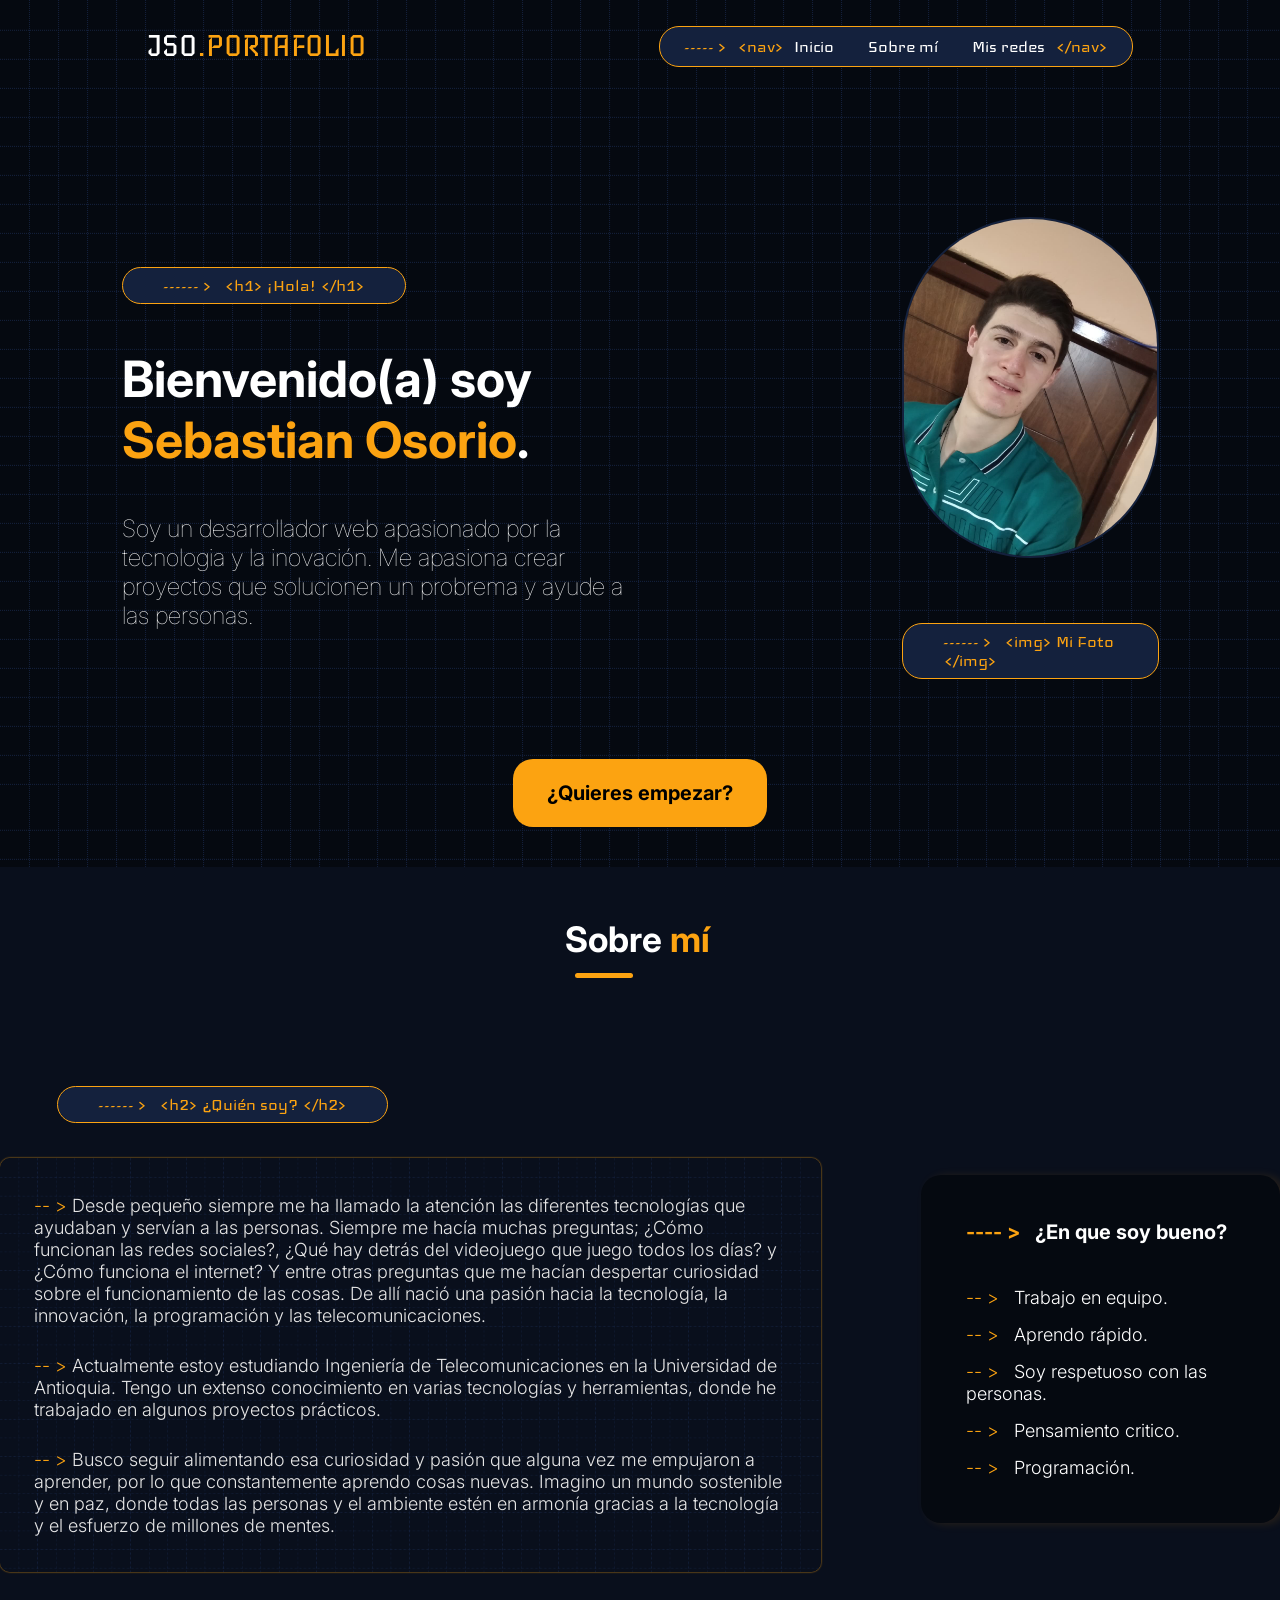
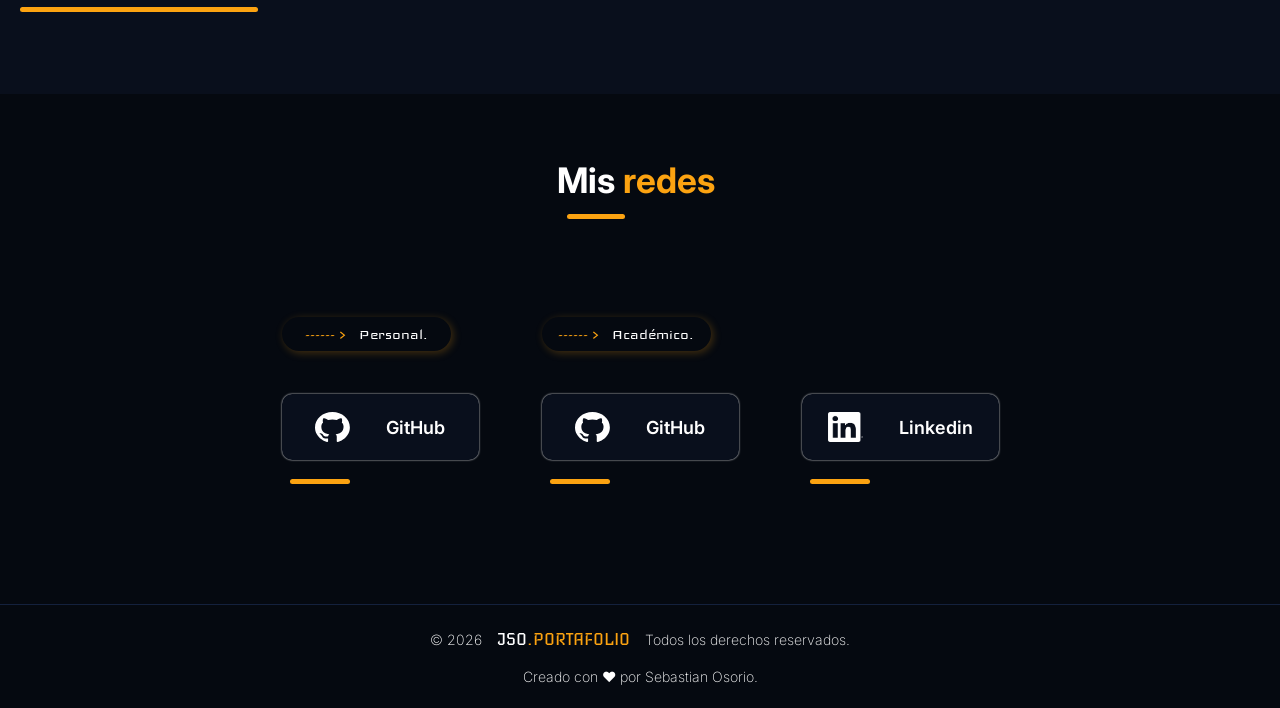
==== commit ceab6a1e: "Se actualizaron algunas cosas" ====
--- a/index.html
+++ b/index.html
@@ -12,7 +12,7 @@
     <body>
         <div class="container-header-presentation">
             <header id="header-id" class="header-page">  
-                <p class="header-page__logo">JSO<span class="text-color">.PORTAFOLIO</span></p> 
+                <a href="index.html" class="header-page__logo">JSO<span class="text-color">.PORTAFOLIO</span></a> 
                 <nav class="header-nav">
                     <p class="header-nav__decoration">----- &gt;</p>
                     <p class="header-nav__decoration">&lt;nav&gt;</p>
@@ -47,7 +47,7 @@
                         </div>
                     </div>
                 </div>
-                <a id="butt" class="presentation__button">¿Quieres empezar?</a>
+                <a href="moreInformation.html" class="presentation__button">¿Quieres empezar?</a>
             </section>
         </div>
        
--- a/styles/headerStyle.css
+++ b/styles/headerStyle.css
@@ -12,7 +12,6 @@
     display: flex;
     align-items: center;
     justify-content: space-around;
-
 }
 
 .design-header-scroll {
@@ -29,6 +28,7 @@
     font-family: var(--font-iceberg);
     font-size: 1.9rem;
     color: var(--secondary-color);
+    text-decoration: none;
 }
 
 .text-color {
--- a/styles/style.css
+++ b/styles/style.css
@@ -76,6 +76,7 @@
     font-family: var(--font-inter);
     font-weight: 700;
     color: #000000;
+    text-decoration: none;
 
     padding: 22px 34px;
     background-color: var(--tertiary-color);
@@ -83,6 +84,11 @@
     border-radius: 20px;
 
     margin: 0 auto;
+    transition: 0.5s;
+}
+
+.presentation__button:hover {
+    background-color: var(--secondary-color);
 }
 
 /*---------- ABOUT ME ----------*/
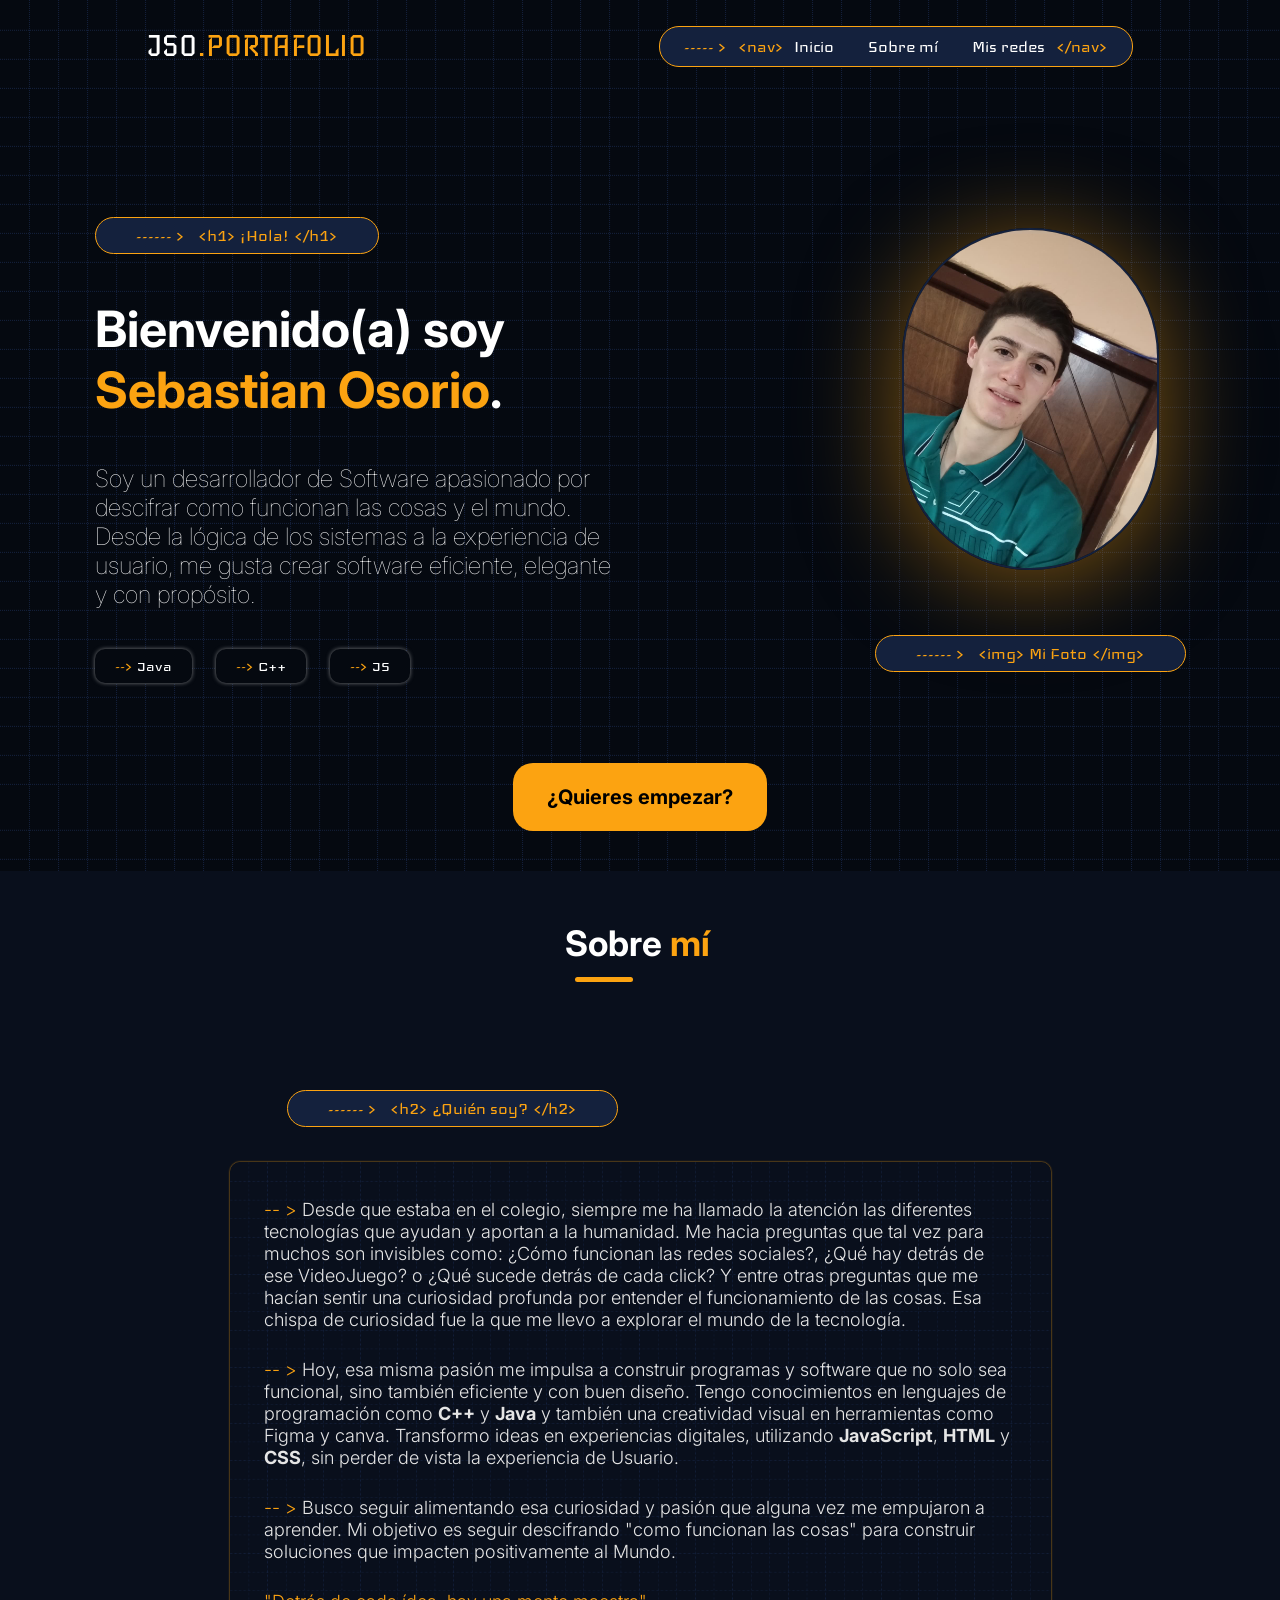
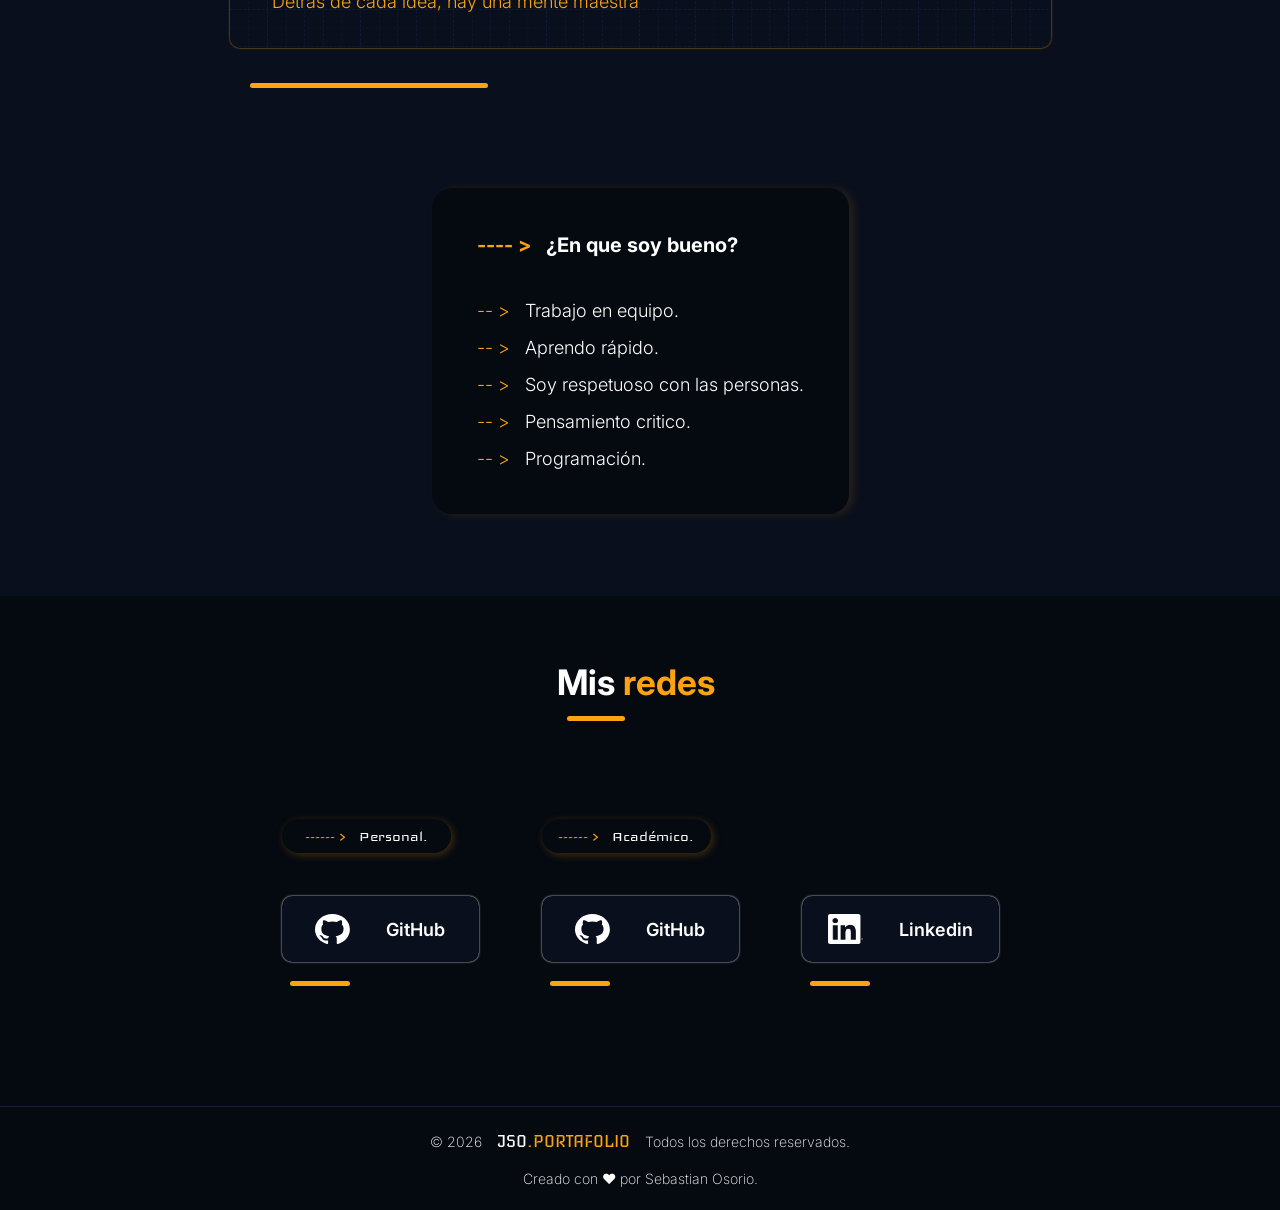
==== commit 1e8ca63f: "Se realizaron algunos ajustes menores" ====
--- a/index.html
+++ b/index.html
@@ -2,27 +2,30 @@
 <html lang="en">
     <head>
         <meta charset="UTF-8">
+        <link rel="icon" href="./assets/logoHead.png">
         <meta name="viewport" content="width=device-width, initial-scale=1.0">
         <link rel="stylesheet" href="./styles/headerStyle.css">
         <link rel="stylesheet" href="./styles/style.css">
-        <link rel="stylesheet" href="./styles/adaptiveStyle.css">
         <link rel="stylesheet" href="./styles/footerStyle.css">
+        <link rel="stylesheet" href="./styles/indexAdaptive.css">
         <title>JSO.PORTAFOLIO</title>
     </head>
     <body>
-        <div class="container-header-presentation">
-            <header id="header-id" class="header-page">  
+        <div id="idContainerHeaderPresentation" class="container-header-presentation">
+            <header id="idHeader" class="header-page">  
                 <a href="index.html" class="header-page__logo">JSO<span class="text-color">.PORTAFOLIO</span></a> 
                 <nav class="header-nav">
-                    <p class="header-nav__decoration">----- &gt;</p>
-                    <p class="header-nav__decoration">&lt;nav&gt;</p>
+                    <div class="container-decoration">
+                        <p class="header-nav__decoration">----- &gt;</p>
+                        <p class="header-nav__decoration">&lt;nav&gt;</p>
+                    </div>
                     <ul class="link-container">
-                        <li class="link-container__li"><a class="link-container__link" href="#quienSoyID">Inicio</a></li>
-                        <li class="link-container__li"><a class="link-container__link" href="#proyectosID">Sobre mí</a></li>
-                        <li class="link-container__li"><a class="link-container__link" href="#sobreMiID">Mis redes</a></li>
+                        <li class="link-container__li"><a class="link-container__link" href="#idContainerHeaderPresentation">Inicio</a></li>
+                        <li class="link-container__li"><a class="link-container__link" href="#idAboutMe">Sobre mí</a></li>
+                        <li class="link-container__li"><a class="link-container__link" href="#idNetworks">Mis redes</a></li>
                     </ul> 
-                    <p class="header-nav__decoration">&lt;/nav&gt;</p>
-                    <!--<span >☰</span>-->
+                    <span id="iconHeader" class="icon-header">☰</span> 
+                    <p class="header-nav__decoration header-nav__decoration-any">&lt;/nav&gt;</p>
                 </nav>
             </header>
 
@@ -34,16 +37,21 @@
                         </div>
                         <h1 class="presentation-information__title">Bienvenido(a) soy<br><span class="text-color">Sebastian Osorio</span>.</h1>
                         <p class="presentation-information__text">
-                            Soy un desarrollador web apasionado por la tecnologia y la inovación. 
-                            Me apasiona crear proyectos que solucionen un probrema y ayude a las personas.
+                            Soy un desarrollador de Software apasionado por descifrar como funcionan las cosas y el mundo. 
+                            Desde la lógica de los sistemas a la experiencia de usuario, 
+                            me gusta crear software eficiente, elegante y con propósito.
                         </p>
+                        <div class="technologies-desc">
+                            <p class="technologies-desc__text"><span class="text-color">--&gt;</span> Java</p>
+                            <p class="technologies-desc__text"><span class="text-color">--&gt;</span> C++</p>
+                            <p class="technologies-desc__text"><span class="text-color">--&gt;</span> JS</p>
+                        </div>
                     </div>
 
                     <div class="image">
-                        <img src="./assets/FotoPresentaciónSebastian.jpg" id="imgAnimacion" class="presentation-image">
+                        <img src="./assets/FotoPresentaciónSebastian.jpg" id="imgAnimation" class="presentation-image">
                         <div class="information-decoration">
                             <p class="information-decoration__text">------ &gt;&nbsp;&nbsp;&nbsp;&lt;img&gt; Mi Foto &lt;/img&gt;</p>
-                            <!--<pre class="information-decoration__text">----- >   &lt;h1&gt; Mi foto &lt;/h1&gt;</pre>-->
                         </div>
                     </div>
                 </div>
@@ -52,7 +60,7 @@
         </div>
        
         <main class="main-container">
-            <section class="about-me">
+            <section id="idAboutMe" class="about-me">
                 <div class="title-container">
                     <h2 class="title-container__title">Sobre <span class="text-color">mí</span></h2>
                     <hr class="title-container__line" />
@@ -67,22 +75,23 @@
                         <div class="text-me">
                             <p class="text-me__paragraph">
                                 <span class="text-color">-- &gt;</span>
-                                Desde pequeño siempre me ha llamado la atención las diferentes tecnologías que ayudaban y servían a las personas. 
-                                Siempre me hacía muchas preguntas; ¿Cómo funcionan las redes sociales?, ¿Qué hay detrás del videojuego que juego todos los días? 
-                                y ¿Cómo funciona el internet? Y entre otras preguntas que me hacían despertar curiosidad sobre el funcionamiento de las cosas. 
-                                De allí nació una pasión hacia la tecnología, la innovación, la programación y las telecomunicaciones.
+                                Desde que estaba en el colegio, siempre me ha llamado la atención las diferentes tecnologías que ayudan y aportan a la humanidad. 
+                                Me hacia preguntas que tal vez para muchos son invisibles como: ¿Cómo funcionan las redes sociales?, ¿Qué hay detrás de ese VideoJuego? 
+                                o ¿Qué sucede detrás de cada click? Y entre otras preguntas que me hacían sentir una curiosidad profunda por entender el funcionamiento de las cosas. 
+                                Esa chispa de curiosidad fue la que me llevo a explorar el mundo de la tecnología. 
                             </p>
                             <p class="text-me__paragraph">
                                 <span class="text-color">-- &gt;</span>
-                                Actualmente estoy estudiando Ingeniería de Telecomunicaciones en la Universidad de Antioquia. Tengo un extenso conocimiento 
-                                en varias tecnologías y herramientas, donde he trabajado en algunos proyectos prácticos.
+                                Hoy, esa misma pasión me impulsa a construir programas y software que no solo sea funcional, sino también eficiente y con buen diseño. 
+                                Tengo conocimientos en lenguajes de programación como <strong>C++</strong> y <strong>Java</strong> y también una creatividad visual en herramientas como Figma y canva. 
+                                Transformo ideas en experiencias digitales, utilizando <strong>JavaScript</strong>, <strong>HTML</strong> y <strong>CSS</strong>, sin perder de vista la experiencia de Usuario.
                             </p>
                             <p class="text-me__paragraph">
                                 <span class="text-color">-- &gt;</span>
-                                Busco seguir alimentando esa curiosidad y pasión que alguna vez me empujaron a aprender, por lo que constantemente aprendo cosas nuevas. 
-                                Imagino un mundo sostenible y en paz, donde todas las personas y el ambiente estén en armonía gracias a la tecnología y el esfuerzo de 
-                                millones de mentes.
+                                    Busco seguir alimentando esa curiosidad y pasión que alguna vez me empujaron a aprender. Mi objetivo es seguir descifrando "como funcionan las cosas" 
+                                    para construir soluciones que impacten positivamente al Mundo. 
                             </p>
+                            <p class="text-me__phrase">"Detrás de cada ídea, hay una mente maestra"</p>
                         </div> 
                         <hr class="text-container__line" />
                     </div>
@@ -100,7 +109,7 @@
                 </div>
             </section>
             
-            <section class="networks">
+            <section id="idNetworks" class="networks">
                 <div class="title-container title-container-networks-width">
                     <h2 class="title-container__title">Mis <span class="text-color">redes</span></h2>
                     <hr class="title-container__line" />
@@ -109,7 +118,7 @@
                 <div class="networks-container">
                     <div class="network-git">
                         <p class="network-git__information"><span class="text-color">------ &gt;</span>&nbsp;&nbsp; Personal.</p>
-                        <a class="network-link" href="#">
+                        <a class="network-link" href="https://github.com/JSebastia">
                             <img class="network-link__image" src="./assets/logoGitHub.svg">
                             <p class="network-link__text">GitHub</p>
                         </a>
@@ -118,8 +127,7 @@
 
                     <div class="network-git">
                         <p class="network-git__information"><span class="text-color">------ &gt;</span>&nbsp;&nbsp; Académico.</p>
-                        <a class="network-link" href="#">
-                            <!--<svg xmlns="./assets/github-mark-white.svg" fill="red" width="200px"></svg>-->
+                        <a class="network-link" href="https://github.com/SebastianOOU">
                             <img class="network-link__image" src="./assets/logoGitHub.svg">
                             <p class="network-link__text">GitHub</p>
                         </a>
@@ -127,7 +135,7 @@
                     </div>
 
                     <div class="network-linkedin">
-                        <a class="network-link" href="#">
+                        <a class="network-link" href="https://www.linkedin.com/in/sebastian-osorio-0212aa235/">
                             <img class="network-link__image" src="./assets/logoLinkedin.png">
                             <p class="network-link__text">Linkedin</p>
                         </a>
@@ -142,6 +150,8 @@
             <p class="footer-container__information">Creado con ❤️ por Sebastian Osorio.</p>
         </footer>
 
-        <script src="evento.js" defer></script>
+        <script src="./scripts/eventHeader.js" defer></script>
+        <script src="./scripts/animation_img.js"></script>
+        
     </body>
 </html>
--- a/styles/headerStyle.css
+++ b/styles/headerStyle.css
@@ -1,7 +1,6 @@
 @import "../styles/variables.css";
 
 /*----- HEADER STYLES -----*/
-
 .container-header-presentation {
     background-image: var(--url-background-image-primary);
 
@@ -31,6 +30,10 @@
     text-decoration: none;
 }
 
+.logo-header-unable {
+    display: none;
+}
+
 .text-color {
     color: var(--tertiary-color);
 }
@@ -44,6 +47,12 @@
     border: 1px solid var(--tertiary-color);
     border-radius: 20px;
 
+    display: flex;
+    align-items: center;
+    gap: 10px;
+}
+
+.container-decoration {
     display: flex;
     gap: 10px;
 }
@@ -62,4 +71,87 @@
 .link-container__link {
     text-decoration: none;
     color: var(--secondary-color);
-}+    transition: 0.5s;
+}
+
+.link-container__link:hover {
+    color: var(--tertiary-color);
+}
+
+.icon-header {
+    display: none;
+}
+
+.icon-header-active {
+    display: block;
+}
+
+.icon-header:active {
+    color: var(--tertiary-color);
+}
+
+/* ----- HEADER DISEÑO RESPONSIVO ----- */
+@media (max-width: 1024px) {
+    .header-page__logo {
+        font-size: 1.3rem;
+    }
+
+    .header-page {
+        position: fixed;
+        width: 100%;
+    }
+
+    .link-container{
+        display: none;
+    }
+
+    .header-adaptive-active {
+        flex-direction: column;
+        gap: 10px;
+    }
+
+    .nav-adaptive-active {
+        flex-direction: column;
+    }
+
+    .links-adaptive-active {
+        display: flex;
+    }
+
+    .icon-header-active {
+        font-size: 1.5rem;
+
+        background-color: var(--primary-color);
+        box-shadow: 0px 0px 2px var(--tertiary-color);
+
+        border-radius: 50%;
+        padding: 10px 15px;
+        margin-top: 15px;
+    }
+
+    .icon-header {
+        display: block;
+        color: var(--secondary-color);
+    }
+}
+
+@media (max-width: 680px) {
+
+    .nav-adaptive-active {
+        width: 80%;
+        align-items: center;
+    }
+
+    .container-decoration, .header-nav__decoration-any {
+        display: none;
+    }
+
+    .links-adaptive-active {
+        flex-direction: column;
+        align-items: center;
+    }
+
+    .nav-decoration-active{
+        display: flex;
+    }
+}
--- a/styles/style.css
+++ b/styles/style.css
@@ -5,6 +5,11 @@
     padding: 0;
 }
 
+html {
+    scroll-behavior: smooth;
+}
+
+/*----- STYLES SECTION PRESENTATION -----*/
 .presentation {
     margin: 150px 0 0 0;
 
@@ -18,8 +23,6 @@
     align-items: center;
     justify-content: center;
     gap: 250px;
-
-    margin: 0 10%;
 }
 
 .information-decoration {
@@ -45,6 +48,10 @@
     font-family: var(--font-inter);
 }
 
+.presentation-information__title {
+    margin: 44px 0;
+}
+
 .presentation-information__text {
     width: 530px;
     font-size: 1.5rem;
@@ -53,8 +60,23 @@
     font-weight: 100;
 }
 
-.presentation-information__title {
-    margin: 44px 0;
+.technologies-desc {
+    display: flex;
+    gap: 24px;
+
+    margin-top: 40px;
+}
+
+.technologies-desc__text {
+    font-size: 1.13rem;
+    color: var(--secondary-color);
+    font-family: var(--font-iceland);
+
+    padding: 8px 20px;
+    border-radius: 10px;
+
+    background-color: var(--primary-color);
+    box-shadow: 0px 0px 4px #E5E5E580;
 }
 
 .image {
@@ -91,7 +113,7 @@
     background-color: var(--secondary-color);
 }
 
-/*---------- ABOUT ME ----------*/
+/*---------- STYLES SECTION ABOUT ME ----------*/
 .main-container {
     background-color: var(--primary-color);
 }
@@ -159,6 +181,13 @@
     font-family: var(--font-inter);
     color: var(--sextiary-color);
     font-weight: 300;  
+}
+
+.text-me__phrase {
+    font-weight: 300;
+    font-size: 1.13rem;
+    font-family: var(--font-inter);
+    color: var(--tertiary-color);
 }
 
 .text-container__line {
@@ -200,9 +229,9 @@
     color: var(--secondary-color);
 
     font-weight: 300;
-
-}
-
+}
+
+/*----- STYLES SECTION NETWORKS -----*/
 .networks {
     padding-top: 65px;
     padding-bottom: 120px;
@@ -219,6 +248,12 @@
     gap: 63px;
 
     margin-top: 98px;
+}
+
+.network-git:hover, .network-linkedin:hover {
+    .network-line {
+        width: 181px;
+    }
 }
 
 .network-git__information {
@@ -250,6 +285,12 @@
     background-color: var(--quaternary-color);
     margin-bottom: 19px;
     text-decoration: none;
+
+    transition: 0.5s;
+}
+
+.network-link:hover {
+    box-shadow: 0px 0px 2px var(--tertiary-color);
 }
 
 .network-link__image {
@@ -273,4 +314,6 @@
 
     background-color: var(--tertiary-color);
     margin-left: 8px;
-}
+
+    transition: 1s;
+}
--- a/styles/indexAdaptive.css
+++ b/styles/indexAdaptive.css
@@ -0,0 +1,67 @@
+@media (max-width: 1300px) {
+    
+    .about-me__container {
+        flex-direction: column;
+    }
+}
+
+@media (max-width: 1124px) {
+
+    .presentation__container {
+        flex-direction: column;
+        gap: 100px;
+    }
+
+    .presentation-information {
+        text-align: center;
+    }
+
+    .technologies-desc {
+        justify-content: center;
+    }
+}
+
+@media (max-width: 850px) {
+
+    .text-me {
+        width: 500px;
+    }
+
+    .networks-container {
+        flex-wrap: wrap;
+        margin: 98px 10% 0 10%;
+    }
+}
+
+@media (max-width: 600px) {
+
+    .presentation-information__text {
+        width: 300px;
+        margin:  0 auto;
+    }
+
+    .presentation-image {
+        width: 200px;
+    }
+
+    .information-decoration-margin {
+        margin: 0 auto;
+    }
+
+    .text-me {
+        width: 340px;
+        padding: 16px 14px;
+        margin: 25px auto;
+    }
+
+    .skills {
+        padding: 25px;
+    }
+}
+
+@media (max-width: 500px) {
+
+    .text-me {
+        width: 300px;
+    }
+}
